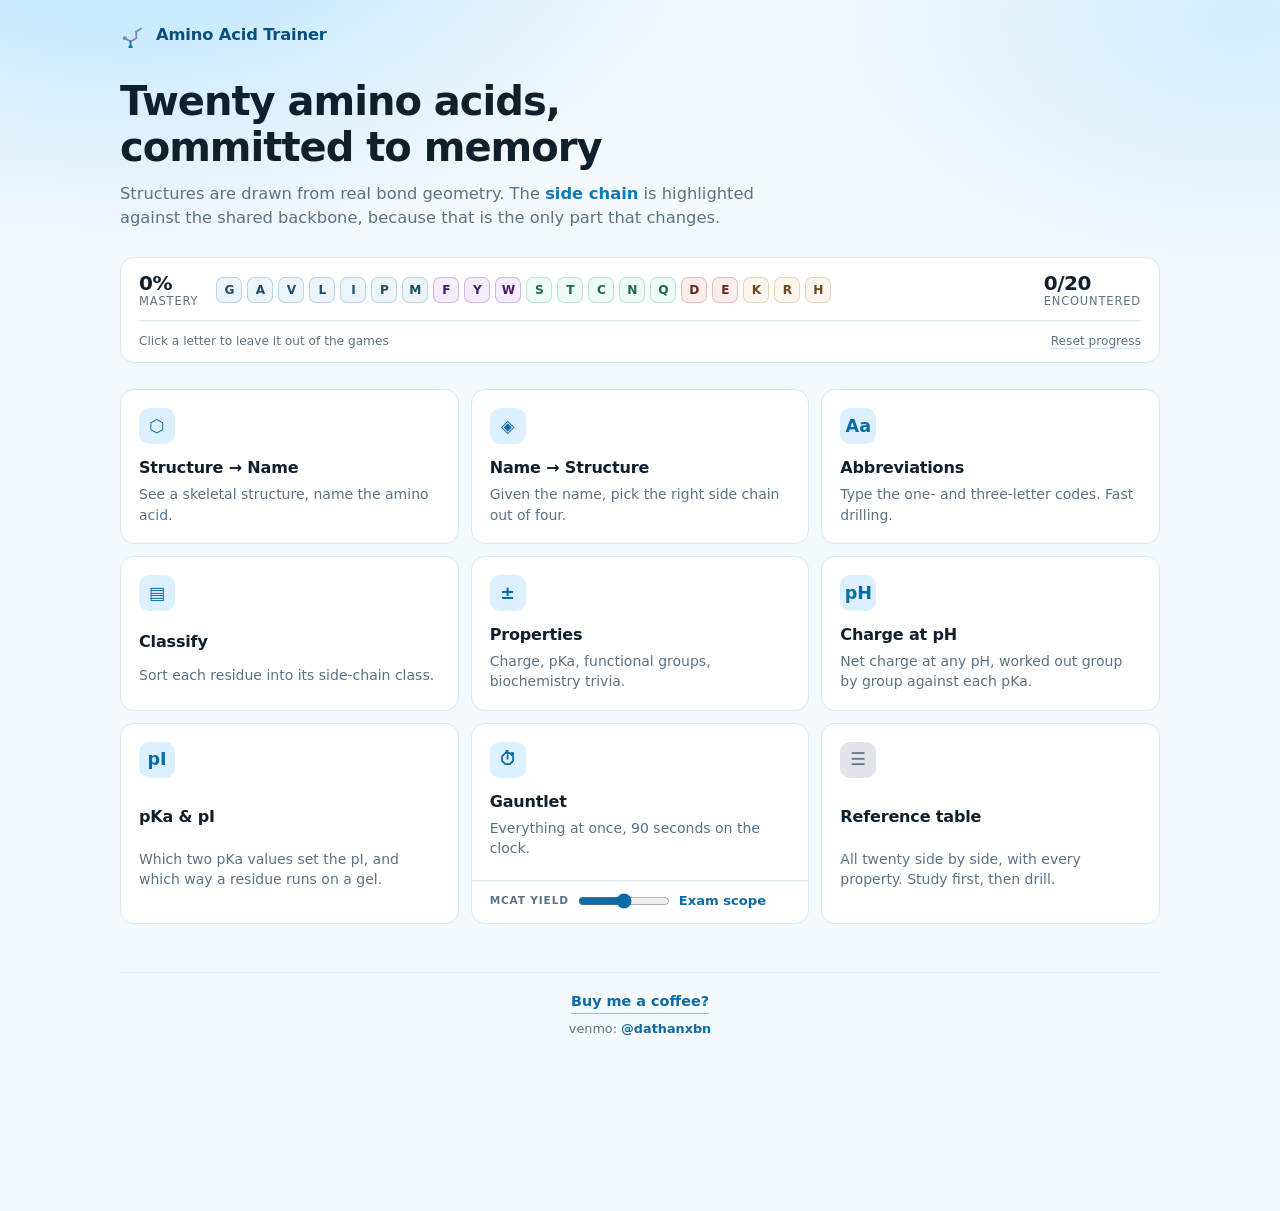
==== offline/amino-acid-trainer.html @ 4941de22 "Amino Acid Trainer" ====
<!DOCTYPE html>
<html lang="en">
<head>
<meta charset="utf-8">
<meta name="viewport" content="width=device-width, initial-scale=1">
<title>Amino Acid Trainer — MCAT amino acid drills</title>
<meta name="description" content="A free study game for the twenty standard amino acids. Structures, one- and three-letter codes, side-chain classes, charge at any pH, and pI. Runs in your browser, nothing to install.">
<meta name="author" content="Dathan">

<!-- The palette commits to light. Without this, a dark-mode OS renders
     the range slider and focus rings dark against a light page. -->
<meta name="color-scheme" content="light">
<meta name="theme-color" content="#f4f9fd">

<!-- Link preview for Reddit, Discord, iMessage. og:url is intentionally
     omitted so scrapers fall back to whatever URL they fetched. -->
<meta property="og:type" content="website">
<meta property="og:site_name" content="Amino Acid Trainer">
<meta property="og:title" content="Amino Acid Trainer — MCAT amino acid drills">
<meta property="og:description" content="Free browser study game for the twenty amino acids: structures, abbreviations, charge at any pH, and pI. No install, no account, works offline.">
<meta name="twitter:card" content="summary_large_image">
<meta name="twitter:title" content="Amino Acid Trainer — MCAT amino acid drills">
<meta name="twitter:description" content="Free browser study game for the twenty amino acids: structures, abbreviations, charge at any pH, and pI.">

<style>
/* ------------------------------------------------------------------
   styles.css
   ------------------------------------------------------------------ */

:root {
  /* The light-blue accent, plus tints and a deepened version of the same
     203° hue. #90D5FF is only ~1.6:1 on white, so it carries fills, tints
     and glows while --sky-deep does the work that has to stay readable. */
  --sky:       #90D5FF;
  --sky-soft:  #ddf0ff;
  --sky-tint:  #eef8ff;
  --sky-deep:  #0a6ba6;   /* 4.9:1 on --sky-soft, so tag/glyph text stays legible */
  --sky-ink:   #08517e;   /* darkest of the ramp, 8.4:1 on white — wordmark */

  --bg:        #f4f9fd;
  --bg-2:      #ffffff;
  --panel:     #ffffff;
  --panel-2:   #f1f8fd;
  --line:      #d9e8f4;
  --ink:       #0f1f2c;
  --ink-dim:   #5a7286;
  --ink-faint: #90d5ff88;

  /* Backbone and side chain are separated by hue and saturation rather than
     lightness; both clear 3:1 against the panel independently. */
  --backbone:  #7a8fa3;   /* 3.3:1 on white */
  --rgroup:    #0b7ab8;   /* 4.7:1 on white — the side chain must read clearly */
  --accent:    var(--sky-deep);
  --accent-ink:#ffffff;

  --good:      #17864a;
  --bad:       #c8352b;

  --radius:    14px;
  --maxw:      1080px;
}

* { box-sizing: border-box; }

/* One consistent keyboard focus ring for every control. Mouse clicks do
   not trigger :focus-visible, so this only appears for keyboard users. */
:focus-visible { outline: 2px solid var(--sky-deep); outline-offset: 3px; }

html, body {
  margin: 0;
  padding: 0;
  background: var(--bg);
  color: var(--ink);
  font-family: "Inter", "Segoe UI", system-ui, -apple-system, sans-serif;
  font-size: 16px;
  line-height: 1.5;
  -webkit-font-smoothing: antialiased;
}

body {
  background-image:
    radial-gradient(920px 520px at 10% -10%, color-mix(in srgb, var(--sky) 62%, transparent), transparent 66%),
    radial-gradient(720px 440px at 97% 2%, color-mix(in srgb, var(--sky) 34%, transparent), transparent 62%);
  background-attachment: fixed;
  min-height: 100vh;
}

.wrap { max-width: var(--maxw); margin: 0 auto; padding: 22px 20px 72px; }

.topbar {
  display: flex; align-items: center; gap: 12px;
  padding-bottom: 20px;
}
.logo {
  display: flex; align-items: center; gap: 10px;
  font-weight: 650; letter-spacing: -0.01em; font-size: 1.02rem;
  color: var(--sky-ink);
}
.logo svg { width: 26px; height: 26px; }
.topbar .spacer { flex: 1; }

/* Quiet, but a real call to action: it has to be readable and look
   clickable, so no uppercase transform (it would mangle the handle)
   and no pale --sky (1.6:1 is a watermark, not a link). */
.sitefoot {
  display: flex;
  flex-direction: column;
  align-items: center;
  gap: 5px;
  margin-top: 48px;
  padding-top: 18px;
  border-top: 1px solid var(--sky-soft);
  text-align: center;
}
.sitefoot .coffee {
  font-size: 0.9rem;
  font-weight: 620;
  color: var(--sky-deep);
  text-decoration: none;
  border-bottom: 1px solid color-mix(in srgb, var(--sky-deep) 40%, transparent);
  padding-bottom: 1px;
  transition: color .12s, border-color .12s;
}
.sitefoot .coffee:hover {
  color: var(--sky-ink);
  border-bottom-color: var(--sky-ink);
}
.sitefoot .coffee:focus-visible {
  outline: 2px solid var(--sky-deep);
  outline-offset: 3px;
  border-radius: 3px;
}
.sitefoot .venmo {
  font-size: 0.8rem;
  color: var(--ink-dim);
}
.sitefoot .venmo b {
  color: var(--sky-deep);
  font-weight: 620;
}
/* display:flex above would beat the UA [hidden] rule, so state it here.
   The footer is shown on the menu only. */
.sitefoot[hidden] { display: none; }

.dim { color: var(--ink-dim); font-weight: 450; }

.noscript {
  background: var(--panel); border: 1px solid var(--line);
  border-left: 3px solid var(--sky); border-radius: var(--radius);
  padding: 16px 18px; margin: 0 0 22px; color: var(--ink-dim);
}

/* ------------------------------------------------------------ molecule */

svg.mol {
  width: 100%;
  height: 100%;
  display: block;
  overflow: visible;
}
svg.mol line {
  stroke-width: 0.075;
  stroke-linecap: round;
  vector-effect: non-scaling-stroke;
  stroke-width: 1.9px;
}
svg.mol line.bb { stroke: var(--backbone); }
svg.mol line.sc { stroke: var(--rgroup); }

svg.mol text {
  font-size: 0.46px;
  font-family: "Inter", "Segoe UI", system-ui, sans-serif;
  font-weight: 600;
  dominant-baseline: central;
  paint-order: stroke;
  stroke: var(--bg);
  stroke-width: 0.16px;
  stroke-linejoin: round;
}
svg.mol text.bb { fill: var(--backbone); }
svg.mol text.sc { fill: var(--rgroup); }

/* labels sit on panels, so the halo has to match the panel colour */
.card svg.mol text, .aacard svg.mol text,
.opt-svg svg.mol text, .ms-mol svg.mol text { stroke: var(--panel); }
.stage svg.mol text { stroke: var(--panel-2); }

/* ---------------------------------------------------------------- hero */

.hero { padding: 10px 0 26px; max-width: 640px; }
.hero h1 {
  font-size: clamp(1.7rem, 4.2vw, 2.5rem);
  line-height: 1.15; letter-spacing: -0.025em; margin: 0 0 12px;
  font-weight: 680;
}
.hero .sub { color: var(--ink-dim); margin: 0; font-size: 1.02rem; }
.sc-word { color: var(--rgroup); font-weight: 600; }

/* ------------------------------------------------------- progress band */

.progress-band {
  position: relative;   /* anchor for the chip card */
  background: var(--panel); border: 1px solid var(--line);
  border-radius: var(--radius); padding: 14px 18px 12px; margin-bottom: 26px;
}
.pb-row { display: flex; align-items: center; gap: 18px; flex-wrap: wrap; }
.pb-foot {
  display: flex; align-items: center; justify-content: space-between;
  gap: 14px; flex-wrap: wrap;
  margin-top: 12px; padding-top: 11px; border-top: 1px solid var(--line);
}
.pb-num { display: flex; flex-direction: column; line-height: 1.15; }
.pb-num strong { font-size: 1.25rem; font-weight: 680; letter-spacing: -0.02em; }
.pb-num span { font-size: 0.72rem; color: var(--ink-dim); text-transform: uppercase; letter-spacing: 0.07em; }
.pb-grid { display: flex; flex-wrap: wrap; gap: 5px; flex: 1; min-width: 240px; }
.chip {
  width: 26px; height: 26px; display: grid; place-items: center;
  border-radius: 7px; font-size: 0.76rem; font-weight: 650;
  font-family: inherit; padding: 0; cursor: pointer;
  color: hsl(var(--hue) 55% 26%);
  background: hsl(var(--hue) 55% 55% / calc(0.10 + var(--m) * 0.72));
  border: 1px solid hsl(var(--hue) 50% 55% / 0.35);
  transition: transform .12s, opacity .12s;
}
.chip:hover { transform: translateY(-2px); }

/* Skipped: drained of colour and struck through, so a glance at the row
   tells you what is in play without reading any labels. */
.chip.off {
  filter: grayscale(1);
  opacity: 0.4;
  border-style: dashed;
  text-decoration: line-through;
}

/* ------------------------------------------------- mastery chip card */

.chip-pop {
  position: absolute; z-index: 40;
  width: 250px; padding: 13px 14px 12px;
  background: var(--panel); border: 1px solid var(--line);
  border-radius: 12px;
  box-shadow: 0 16px 34px -14px rgb(10 45 70 / 0.45);
  pointer-events: none;   /* never blocks the chip underneath */
}
.chip-pop[hidden] { display: none; }

.cp-head { display: flex; align-items: center; gap: 10px; }
.cp-id { min-width: 0; }
.cp-name {
  font-weight: 650; letter-spacing: -0.01em; font-size: 0.95rem;
  line-height: 1.2;
}
.cp-cls { font-size: 0.72rem; color: hsl(var(--hue) 60% 32%); font-weight: 550; }
.cp-mol { height: 116px; margin: 10px 0 4px; }
.cp-mol svg.mol text { stroke: var(--panel); }

.cp-bar {
  height: 5px; border-radius: 3px; overflow: hidden;
  background: color-mix(in srgb, var(--ink-dim) 20%, transparent);
}
.cp-bar span {
  display: block; height: 100%;
  background: linear-gradient(90deg, var(--sky), var(--sky-deep));
}
.cp-stats {
  display: flex; justify-content: space-between; gap: 10px;
  margin-top: 6px; font-size: 0.75rem; color: var(--ink-dim);
}
.cp-stats b { color: var(--ink); font-weight: 650; }
.cp-act {
  margin-top: 10px; padding-top: 9px; border-top: 1px solid var(--line);
  font-size: 0.74rem; font-weight: 600; color: var(--sky-deep);
}
.cp-act.is-off { color: var(--ink-dim); }
.cp-act.is-warn { color: var(--bad); }

.pb-hint { font-size: 0.76rem; color: var(--ink-dim); }
.pb-hint b { color: var(--ink); font-weight: 650; }
.pb-hint .link { font-size: 0.76rem; }

/* ----------------------------- yield slider (on the Gauntlet card) */

.ym-label {
  font-size: 0.66rem; text-transform: uppercase; letter-spacing: 0.08em;
  font-weight: 650; color: var(--ink-dim);
}
.gy input[type="range"] {
  width: 92px; height: 18px; margin: 0; cursor: pointer;
  accent-color: var(--sky-deep);
}
.gy input[type="range"]:focus-visible {
  outline: 2px solid var(--sky-deep); outline-offset: 3px; border-radius: 5px;
}
/* fixed width so the row does not shift as the label changes length */
.ym-now {
  font-size: 0.82rem; font-weight: 620; color: var(--sky-deep);
  min-width: 82px;
}

/* Hover card: all three levels at once, so the control explains its own
   range rather than only its current position. Opens downward, below
   the slider, so it never covers the mode cards above it. */
.ym-pop {
  position: absolute; top: calc(100% + 9px); left: 0; z-index: 30;
  width: min(360px, 76vw);
  display: flex; flex-direction: column; gap: 9px;
  background: var(--panel); border: 1px solid var(--line);
  border-radius: 11px; padding: 12px 14px;
  box-shadow: 0 14px 30px -14px rgb(10 45 70 / 0.4);
  opacity: 0; visibility: hidden; transform: translateY(-4px);
  transition: opacity .14s ease, transform .14s ease, visibility .14s;
  pointer-events: none;   /* informational only; never blocks a click */
}
.gy:hover .ym-pop,
.gy:focus-within .ym-pop {
  opacity: 1; visibility: visible; transform: translateY(0);
}
.ymp-row {
  display: block; font-size: 0.78rem; line-height: 1.45;
  color: var(--ink-dim); padding-left: 10px;
  border-left: 2px solid transparent;
}
.ymp-row b {
  display: block; font-size: 0.8rem; font-weight: 650;
  color: var(--ink); margin-bottom: 1px;
}
.ymp-row.on { border-left-color: var(--sky); }
.ymp-row.on b { color: var(--sky-deep); }

@media (prefers-reduced-motion: reduce) {
  .ym-pop { transition: none; }
}

/* Reset is destructive and secondary — it should not be the loudest
   text in this row. */
.pb-foot .link { font-size: 0.76rem; }

/* --------------------------------------------------------------- modes */

.modes {
  display: grid; gap: 12px;
  grid-template-columns: repeat(auto-fill, minmax(258px, 1fr));
}
.mode-card {
  text-align: left; cursor: pointer;
  background: var(--panel); border: 1px solid var(--line);
  border-radius: var(--radius); padding: 18px;
  display: grid; gap: 4px; color: inherit; font: inherit;
  transition: border-color .15s, transform .15s, background .15s;
}
.mode-card:hover {
  border-color: var(--sky);
  transform: translateY(-2px);
  background: var(--sky-tint);
  box-shadow: 0 6px 18px -8px color-mix(in srgb, var(--sky-deep) 45%, transparent);
}
.mode-card .glyph {
  font-size: 1.1rem; width: 36px; height: 36px; display: grid;
  place-items: center; border-radius: 10px; margin-bottom: 8px;
  background: var(--sky-soft);
  color: var(--sky-deep); font-weight: 650;
}
.mc-name { font-weight: 620; letter-spacing: -0.01em; }

/* The Gauntlet card carries the yield slider, so it is a container
   rather than one big button: .mc-go is the part that starts a round,
   .gy is the setting strip underneath. */
.mode-card.has-yield { padding: 0; display: flex; flex-direction: column; }
.mode-card.has-yield:hover {
  transform: none; box-shadow: none;
  background: var(--panel); border-color: var(--line);
}
/* only lift when the pointer is over the start button, not the slider */
.mode-card.has-yield:has(.mc-go:hover) {
  transform: translateY(-2px);
  border-color: var(--sky);
  background: var(--sky-tint);
  box-shadow: 0 6px 18px -8px color-mix(in srgb, var(--sky-deep) 45%, transparent);
}
.mc-go {
  flex: 1; text-align: left; cursor: pointer;
  background: none; border: none; color: inherit; font: inherit;
  padding: 18px; display: grid; gap: 4px; border-radius: var(--radius);
}
.mc-go .glyph { margin-bottom: 8px; }

.gy {
  display: flex; align-items: center; gap: 9px; cursor: pointer;
  position: relative;
  padding: 10px 18px 12px;
  border-top: 1px solid var(--line);
}
.mc-desc { color: var(--ink-dim); font-size: 0.875rem; line-height: 1.45; }
.mode-card.study .glyph {
  background: color-mix(in srgb, var(--ink-dim) 18%, transparent);
  color: var(--ink-dim);
}

.footnote { color: var(--ink-dim); font-size: 0.85rem; margin: 18px 0 0; }

/* --------------------------------------------------------------- quiz */

.quizbar {
  display: flex; align-items: center; gap: 14px; margin-bottom: 16px;
  flex-wrap: wrap;
}
.qb-mid { display: flex; align-items: center; gap: 10px; flex: 1; }
.qb-right { display: flex; align-items: center; gap: 10px; }

.tag {
  font-size: 0.7rem; text-transform: uppercase; letter-spacing: 0.09em;
  font-weight: 650; color: var(--sky-deep);
  background: var(--sky-soft);
  padding: 4px 9px; border-radius: 999px;
}
.score {
  font-variant-numeric: tabular-nums; font-weight: 680; font-size: 1.05rem;
}
.streak { font-size: 0.85rem; }
.clock {
  font-variant-numeric: tabular-nums; font-weight: 650;
  background: var(--panel); border: 1px solid var(--line);
  padding: 3px 10px; border-radius: 999px; font-size: 0.9rem;
}

.card {
  background: var(--panel); border: 1px solid var(--line);
  border-radius: var(--radius); padding: 24px;
}
.prompt {
  font-size: 1.14rem; margin: 0 0 18px; letter-spacing: -0.012em;
  line-height: 1.4;
}
.prompt b { font-weight: 660; }

.stage {
  background: linear-gradient(160deg, var(--sky-tint), var(--panel-2));
  border: 1px solid var(--line);
  border-radius: 12px; height: 300px; padding: 18px;
  margin-bottom: 20px;
}

/* --------------------------------------------------------- answers */

.opts { display: grid; gap: 9px; grid-template-columns: 1fr 1fr; }
.opts.one { grid-template-columns: 1fr; }
@media (max-width: 640px) { .opts { grid-template-columns: 1fr; } }

.opt {
  display: flex; align-items: center; gap: 11px; text-align: left;
  background: var(--panel-2); border: 1px solid var(--line);
  color: inherit; font: inherit; padding: 13px 15px;
  border-radius: 11px; cursor: pointer;
  transition: border-color .12s, background .12s;
}
.opt:hover:not(:disabled) {
  border-color: var(--sky);
  background: var(--sky-tint);
}
.opt:disabled, .opt-svg:disabled { cursor: default; }
.opt .num, .opt-svg .num {
  flex: none; width: 22px; height: 22px; border-radius: 6px;
  display: grid; place-items: center; font-size: 0.72rem;
  font-weight: 650; color: var(--ink-dim);
  background: color-mix(in srgb, var(--ink-dim) 16%, transparent);
}
.opt-body { flex: 1; }

.grid-svg { display: grid; gap: 10px; grid-template-columns: 1fr 1fr; }
.opt-svg {
  position: relative; background: var(--panel-2);
  border: 1px solid var(--line); border-radius: 11px;
  padding: 14px; height: 210px; cursor: pointer;
  transition: border-color .12s;
}
.opt-svg:hover:not(:disabled) {
  border-color: var(--sky);
  box-shadow: 0 0 0 3px color-mix(in srgb, var(--sky) 35%, transparent);
}
.opt-svg .num { position: absolute; top: 9px; left: 9px; }
.opt-svg svg.mol text { stroke: var(--panel-2); }

.opt.good, .opt-svg.good {
  border-color: var(--good);
  background: color-mix(in srgb, var(--good) 13%, var(--panel-2));
}
.opt.bad, .opt-svg.bad {
  border-color: var(--bad);
  background: color-mix(in srgb, var(--bad) 13%, var(--panel-2));
}
.opt.good .num { background: var(--good); color: #fff; }
.opt.bad .num  { background: var(--bad);  color: #fff; }

.swatch {
  display: inline-block; width: 10px; height: 10px; border-radius: 3px;
  margin-right: 9px; background: hsl(var(--hue) 62% 55%);
  vertical-align: baseline;
}

/* typed answers */
.typebox { display: flex; gap: 10px; align-items: center; }
.typebox input {
  background: var(--panel-2); border: 1px solid var(--line);
  color: inherit; border-radius: 11px; padding: 14px 16px;
  font: inherit; font-weight: 620; outline: none;
  transition: border-color .12s;
}
.typebox input:focus {
  border-color: var(--sky-deep);
  box-shadow: 0 0 0 3px color-mix(in srgb, var(--sky) 45%, transparent);
}
.typebox input.narrow {
  width: 108px; text-align: center; font-size: 1.5rem;
  text-transform: uppercase; letter-spacing: 0.05em;
}
.typebox input.wide { flex: 1; font-size: 1.05rem; }
.typebox input.good { border-color: var(--good); color: var(--good); }
.typebox input.bad  { border-color: var(--bad);  color: var(--bad); }

/* -------------------------------------------------------- feedback */

.verdict {
  display: flex; align-items: baseline; gap: 10px; flex-wrap: wrap;
  margin: 20px 0 12px; font-weight: 650; letter-spacing: -0.01em;
}
.verdict.ok  { color: var(--good); }
.verdict.no  { color: var(--bad); }
.verdict em  { font-style: normal; font-weight: 450; color: var(--ink-dim); }

.explain {
  background: var(--panel-2); border: 1px solid var(--line);
  border-left: 3px solid hsl(var(--hue) 62% 55%);
  border-radius: 11px; padding: 16px 18px;
}
.ex-head { display: flex; align-items: center; gap: 12px; margin-bottom: 12px; }
.ex-name { font-weight: 660; letter-spacing: -0.01em; }
.ex-cls { font-size: 0.82rem; color: hsl(var(--hue) 60% 32%); font-weight: 550; }
.pill {
  flex: none; width: 38px; height: 38px; border-radius: 10px;
  display: grid; place-items: center; font-weight: 700; font-size: 1.05rem;
  background: hsl(var(--hue) 55% 50% / 0.16);
  color: hsl(var(--hue) 60% 30%);
  border: 1px solid hsl(var(--hue) 50% 55% / 0.32);
}
.ex-extra { margin: 0 0 12px; font-size: 0.9rem; color: var(--ink-dim); }

/* ------------------------------------------- ionisation working-out */

/* wide content scrolls inside itself, never the page body */
.tw { overflow-x: auto; }

.ion-table {
  width: 100%; border-collapse: collapse; margin: 10px 0 2px;
  font-size: 0.85rem; color: var(--ink); min-width: 340px;
}
.ion-table th {
  text-align: left; font-size: 0.64rem; text-transform: uppercase;
  letter-spacing: 0.07em; color: var(--ink-dim); font-weight: 650;
  padding-bottom: 5px; white-space: nowrap;
}
.ion-table td { padding: 6px 10px 6px 0; border-top: 1px solid var(--line); }
.ion-table .n, .ion-table .q { font-variant-numeric: tabular-nums; }
.ion-table th.q, .ion-table td.q { text-align: right; padding-right: 0; font-weight: 680; }
.ion-table tfoot td {
  border-top: 2px solid var(--sky); font-weight: 680;
  color: var(--ink); padding-top: 8px;
}

.chg-pos  { color: hsl(38 70% 28%); }
.chg-neg  { color: hsl(8 62% 38%); }
.chg-zero { color: var(--ink-dim); }

.ladder {
  display: flex; align-items: center; justify-content: center;
  gap: 7px; padding: 14px 2px 6px; width: max-content; margin: 0 auto;
}
.lad-q {
  flex: none; min-width: 36px; padding: 6px 9px; border-radius: 9px;
  font-weight: 680; font-size: 0.92rem; text-align: center;
  font-variant-numeric: tabular-nums;
  border: 1px solid var(--line); background: var(--panel);
}
.lad-q.chg-pos  { background: hsl(38 75% 55% / 0.15); border-color: hsl(38 60% 50% / 0.45); }
.lad-q.chg-neg  { background: hsl(8 75% 58% / 0.13);  border-color: hsl(8 60% 55% / 0.45); }
.lad-q.chg-zero { background: var(--sky-soft); border-color: var(--sky);
                  color: var(--sky-ink); font-weight: 700; }
.lad-p {
  flex: none; font-size: 0.72rem; color: var(--ink-dim);
  font-variant-numeric: tabular-nums; white-space: nowrap;
}
.lad-p::before { content: "\2192\00a0"; }
.lad-p::after  { content: "\00a0\2192"; }
.lad-note { margin: 6px 0 0; font-size: 0.84rem; color: var(--ink-dim); }
.ex-grid {
  display: grid; gap: 8px 18px;
  grid-template-columns: repeat(auto-fit, minmax(150px, 1fr));
  font-size: 0.88rem;
}
.ex-grid > div { display: flex; flex-direction: column; }
.ex-grid span {
  font-size: 0.68rem; text-transform: uppercase; letter-spacing: 0.07em;
  color: var(--ink-dim);
}
.ex-mnem {
  margin: 14px 0 0; padding-top: 12px; border-top: 1px solid var(--line);
  font-size: 0.9rem; color: var(--ink-dim); font-style: italic;
}

.btn {
  background: var(--panel-2); border: 1px solid var(--line); color: inherit;
  font: inherit; font-weight: 600; padding: 12px 20px; border-radius: 11px;
  cursor: pointer; transition: background .12s, border-color .12s;
}
.btn:hover { border-color: var(--sky); background: var(--sky-tint); }
.btn.primary {
  background: var(--accent); color: var(--accent-ink); border-color: transparent;
}
.btn.primary:hover { filter: brightness(1.08); }
.wide-btn {
  width: 100%; margin-top: 16px;
  display: flex; align-items: center; justify-content: center; gap: 10px;
}
.kbd {
  font-size: 0.72rem; opacity: 0.7; border: 1px solid currentColor;
  border-radius: 5px; padding: 0 5px; font-weight: 600;
}
.link {
  background: none; border: none; color: var(--ink-dim); font: inherit;
  cursor: pointer; padding: 0; text-decoration: underline;
  text-underline-offset: 3px; text-decoration-color: var(--ink-faint);
}
.link:hover { color: var(--ink); }

/* -------------------------------------------------------- results */

.results { text-align: center; padding: 20px 0 10px; }
.big-score {
  font-size: 4.2rem; font-weight: 700; letter-spacing: -0.04em;
  line-height: 1; margin: 8px 0;
}
.big-score span { font-size: 1.4rem; color: var(--ink-dim); font-weight: 550; margin-left: 6px; }
.ring { color: var(--ink-dim); margin-bottom: 6px; }
.best { color: var(--accent); font-weight: 650; }
.clean { color: var(--good); font-weight: 600; margin-top: 26px; }
.results h3 {
  margin: 34px 0 14px; font-size: 0.76rem; text-transform: uppercase;
  letter-spacing: 0.1em; color: var(--ink-dim); font-weight: 650;
}
.missed {
  display: grid; gap: 10px; text-align: left;
  grid-template-columns: repeat(auto-fill, minmax(280px, 1fr));
}
.missed-card {
  display: flex; gap: 14px; align-items: center;
  background: var(--panel); border: 1px solid var(--line);
  border-left: 3px solid hsl(var(--hue) 62% 55%);
  border-radius: 11px; padding: 12px 14px;
}
.ms-mol { flex: none; width: 96px; height: 96px; }
.ms-body { display: flex; flex-direction: column; gap: 2px; min-width: 0; }
.ms-note { font-size: 0.82rem; color: var(--ink-dim); font-style: italic; }
.res-actions {
  display: flex; gap: 10px; justify-content: center; margin-top: 32px;
}

/* ---------------------------------------------------------- study */

.filters { display: flex; flex-wrap: wrap; gap: 8px; margin-bottom: 18px; }
.fbtn {
  background: var(--panel); border: 1px solid var(--line); color: var(--ink-dim);
  font: inherit; font-size: 0.86rem; font-weight: 570;
  padding: 7px 13px; border-radius: 999px; cursor: pointer;
  display: inline-flex; align-items: center;
}
.fbtn:hover { color: var(--ink); border-color: var(--sky); }
.fbtn.on {
  color: var(--sky-deep); border-color: var(--sky);
  background: var(--sky-soft);
}
.toggle {
  background: var(--panel); border: 1px solid var(--line); color: var(--ink-dim);
  font: inherit; font-size: 0.82rem; font-weight: 570;
  padding: 6px 12px; border-radius: 999px; cursor: pointer;
}
.toggle:hover { color: var(--sky-deep); border-color: var(--sky); background: var(--sky-tint); }

.study-grid {
  display: grid; gap: 14px;
  grid-template-columns: repeat(auto-fill, minmax(320px, 1fr));
}
.aacard {
  background: var(--panel); border: 1px solid var(--line);
  border-top: 3px solid hsl(var(--hue) 62% 55%);
  border-radius: var(--radius); padding: 16px 18px 18px;
  display: flex; flex-direction: column;
}
.aacard header { display: flex; align-items: center; gap: 12px; }
.ac-title { flex: 1; min-width: 0; }
.ac-title h3 {
  margin: 0; font-size: 1.06rem; font-weight: 650; letter-spacing: -0.015em;
}
.mastery {
  flex: none; width: 46px; height: 5px; border-radius: 3px;
  background: color-mix(in srgb, var(--ink-dim) 22%, transparent);
  overflow: hidden;
}
.mastery span {
  display: block; height: 100%;
  background: linear-gradient(90deg, var(--sky), var(--sky-deep));
}
.ac-mol { height: 230px; margin: 14px 0 10px; }
.ac-cls {
  font-size: 0.74rem; text-transform: uppercase; letter-spacing: 0.08em;
  font-weight: 650; color: hsl(var(--hue) 60% 32%); margin-bottom: 12px;
}

.ac-props { display: grid; gap: 7px 16px; grid-template-columns: 1fr 1fr; margin: 0; }
.ac-props > div { display: flex; flex-direction: column; }
.ac-props dt {
  font-size: 0.66rem; text-transform: uppercase; letter-spacing: 0.07em;
  color: var(--ink-dim);
}
.ac-props dd { margin: 0; font-size: 0.88rem; font-weight: 540; }
.ac-props .codons {
  font-family: "SF Mono", "Cascadia Mono", Consolas, monospace;
  font-size: 0.74rem; letter-spacing: -0.01em; word-spacing: 2px;
}
.ac-props > div:has(.codons) { grid-column: 1 / -1; }

.ac-mnem {
  margin: 14px 0 0; padding-top: 12px; border-top: 1px solid var(--line);
  font-size: 0.88rem; font-style: italic; color: var(--ink);
}
.ac-note { margin: 8px 0 0; font-size: 0.85rem; color: var(--ink-dim); }

@media (max-width: 560px) {
  .wrap { padding: 16px 14px 60px; }
  .card { padding: 18px 15px; }
  .stage { height: 240px; }
  .grid-svg { grid-template-columns: 1fr; }
  .opt-svg { height: 190px; }
  .big-score { font-size: 3.2rem; }

  /* The ionisation working-out is the teaching part, so it should fit on
     a phone rather than needing a sideways swipe. .tw still wraps both
     as a safety net if a very narrow screen defeats this. */
  .ion-table { min-width: 0; font-size: 0.78rem; }
  .ion-table td { padding-right: 6px; }
  .ion-table th { font-size: 0.6rem; }

  .ladder { gap: 4px; }
  .lad-q { min-width: 28px; padding: 5px 6px; font-size: 0.82rem; }
  .lad-p { font-size: 0.64rem; }
  .lad-p::after { content: ""; }   /* one arrow per step is enough */
}
</style>
<link rel="icon" href="data:image/svg+xml,<svg xmlns='http://www.w3.org/2000/svg' viewBox='0 0 100 100'><text x='50%25' y='50%25' font-size='84' text-anchor='middle' dominant-baseline='central'>🧬</text></svg>">
</head>
<body>
<div class="wrap">

  <div class="topbar">
    <span class="logo">
      <svg viewBox="0 0 32 32" fill="none" aria-hidden="true">
        <path d="M6 20 L13 24 L20 20 L20 12" stroke="var(--backbone)" stroke-width="2.2"
              stroke-linecap="round" stroke-linejoin="round"/>
        <path d="M13 24 L13 31" stroke="var(--rgroup)" stroke-width="2.2" stroke-linecap="round"/>
        <path d="M20 12 L26 8" stroke="var(--backbone)" stroke-width="2.2" stroke-linecap="round"/>
        <circle cx="6" cy="20" r="2.6" fill="var(--backbone)"/>
        <circle cx="13" cy="31" r="2.6" fill="var(--rgroup)"/>
      </svg>
      Amino Acid Trainer
    </span>
    <span class="spacer"></span>
  </div>

  <noscript>
    <p class="noscript">This trainer draws every structure in your browser, so it
    needs JavaScript switched on. No data leaves your device either way.</p>
  </noscript>

  <main id="app"></main>

  <footer class="sitefoot">
    <a class="coffee" href="https://buymeacoffee.com/dathan"
       target="_blank" rel="noopener noreferrer">Buy me a coffee?</a>
    <span class="venmo">venmo: <b>@dathanxbn</b></span>
  </footer>

</div>

<script>
/* ------------------------------------------------------------------
   data.js — the 20 standard proteinogenic amino acids.
   Values follow Lehninger, Principles of Biochemistry (pKa, pI, MW)
   and Kyte–Doolittle for hydropathy.
   ------------------------------------------------------------------ */

const CLASSES = {
  aliphatic: {
    id: 'aliphatic',
    label: 'Nonpolar, aliphatic',
    short: 'Nonpolar',
    hue: 200,
    blurb: 'Greasy hydrocarbon side chains. Cluster in the protein core, driven together by the hydrophobic effect.'
  },
  aromatic: {
    id: 'aromatic',
    label: 'Aromatic',
    short: 'Aromatic',
    hue: 272,
    blurb: 'Bulky ring side chains. Largely hydrophobic; responsible for protein absorbance at 280 nm (Trp ≫ Tyr > Phe).'
  },
  polar: {
    id: 'polar',
    label: 'Polar, uncharged',
    short: 'Polar',
    hue: 158,
    blurb: 'Neutral at pH 7 but hydrogen-bonding. Usually found on the solvent-exposed surface.'
  },
  acidic: {
    id: 'acidic',
    label: 'Negatively charged (acidic)',
    short: 'Acidic',
    hue: 8,
    blurb: 'Carboxylate side chains, fully deprotonated and −1 at pH 7.'
  },
  basic: {
    id: 'basic',
    label: 'Positively charged (basic)',
    short: 'Basic',
    hue: 38,
    blurb: 'Protonated and positive at pH 7 (His only partially — its pKa sits right at physiological pH).'
  }
};

const CLASS_ORDER = ['aliphatic', 'aromatic', 'polar', 'acidic', 'basic'];

/* essential: true | false | 'conditional'
   charge7:   net charge on the SIDE CHAIN at pH 7.0
   pKaR:      side-chain pKa (null if not ionizable)
   hydropathy: Kyte–Doolittle index (+ = hydrophobic)                */

const AAS = [
  {
    code: 'G', three: 'Gly', name: 'Glycine', alt: [],
    cls: 'aliphatic', polarity: 'nonpolar', charge7: 0,
    pKaR: null, pI: 5.97, mw: 75.07, essential: false, hydropathy: -0.4,
    group: 'Hydrogen (no side chain)', groupKey: 'none',
    codons: ['GGU', 'GGC', 'GGA', 'GGG'],
    mnemonic: 'G for Glycine — the only achiral one, side chain is just an H.',
    note: 'Smallest amino acid. Its tiny side chain gives the backbone unusual conformational freedom, so it shows up at tight turns and in collagen every third residue.'
  },
  {
    code: 'A', three: 'Ala', name: 'Alanine', alt: [],
    cls: 'aliphatic', polarity: 'nonpolar', charge7: 0,
    pKaR: null, pI: 6.01, mw: 89.09, essential: false, hydropathy: 1.8,
    group: 'Methyl', groupKey: 'alkyl',
    codons: ['GCU', 'GCC', 'GCA', 'GCG'],
    mnemonic: 'A for Alanine — the simplest carbon side chain, one CH₃.',
    note: 'The reference "average" residue. Strong α-helix former.'
  },
  {
    code: 'V', three: 'Val', name: 'Valine', alt: [],
    cls: 'aliphatic', polarity: 'nonpolar', charge7: 0,
    pKaR: null, pI: 5.97, mw: 117.15, essential: true, hydropathy: 4.2,
    group: 'Isopropyl (branched alkyl)', groupKey: 'alkyl',
    codons: ['GUU', 'GUC', 'GUA', 'GUG'],
    mnemonic: 'V for Valine — the V-shaped fork of two methyls on Cβ.',
    note: 'Branched at the β-carbon, which crowds the backbone and favors β-sheets over helices. Glu→Val at position 6 of β-globin causes sickle-cell disease.'
  },
  {
    code: 'L', three: 'Leu', name: 'Leucine', alt: [],
    cls: 'aliphatic', polarity: 'nonpolar', charge7: 0,
    pKaR: null, pI: 5.98, mw: 131.17, essential: true, hydropathy: 3.8,
    group: 'Isobutyl (branched alkyl)', groupKey: 'alkyl',
    codons: ['UUA', 'UUG', 'CUU', 'CUC', 'CUA', 'CUG'],
    mnemonic: 'Leucine vs Isoleucine: Leu branches LATE (at Cγ), Ile branches EARLY (at Cβ).',
    note: 'The most abundant residue in most proteomes, and the core of the "leucine zipper" dimerization motif.'
  },
  {
    code: 'I', three: 'Ile', name: 'Isoleucine', alt: [],
    cls: 'aliphatic', polarity: 'nonpolar', charge7: 0,
    pKaR: null, pI: 6.02, mw: 131.17, essential: true, hydropathy: 4.5,
    group: 'sec-Butyl (branched alkyl)', groupKey: 'alkyl',
    codons: ['AUU', 'AUC', 'AUA'],
    mnemonic: 'I for Isoleucine — branches at Cβ, so it has a second chiral center.',
    note: 'Strongly hydrophobic, and isomeric with Leu — same formula, different branch point.'
  },
  {
    code: 'P', three: 'Pro', name: 'Proline', alt: [],
    cls: 'aliphatic', polarity: 'nonpolar', charge7: 0,
    pKaR: null, pI: 6.48, mw: 115.13, essential: false, hydropathy: -1.6,
    group: 'Pyrrolidine ring (secondary amine)', groupKey: 'ring-n',
    codons: ['CCU', 'CCC', 'CCA', 'CCG'],
    mnemonic: 'P for Proline — the Prison: its side chain loops back and locks the nitrogen in a ring.',
    note: 'The only secondary amine ("imino acid"). The ring fixes the backbone angle and removes the amide N–H, so Pro breaks α-helices and β-sheets and is a helix-capping / turn residue.'
  },
  {
    code: 'M', three: 'Met', name: 'Methionine', alt: [],
    cls: 'aliphatic', polarity: 'nonpolar', charge7: 0,
    pKaR: null, pI: 5.74, mw: 149.21, essential: true, hydropathy: 1.9,
    group: 'Thioether (S–CH₃)', groupKey: 'sulfur',
    codons: ['AUG'],
    mnemonic: 'M for Met — the START. AUG is the only codon, and it is the initiator residue.',
    note: 'One of two sulfur-containing amino acids, but its thioether will not form disulfides. Precursor of SAM, the cell\'s universal methyl donor.'
  },
  {
    code: 'F', three: 'Phe', name: 'Phenylalanine', alt: [],
    cls: 'aromatic', polarity: 'nonpolar', charge7: 0,
    pKaR: null, pI: 5.48, mw: 165.19, essential: true, hydropathy: 2.8,
    group: 'Phenyl (benzene ring)', groupKey: 'aromatic',
    codons: ['UUU', 'UUC'],
    mnemonic: 'F = "Fenylalanine" — spell it with an F and the one-letter code is obvious.',
    note: 'Alanine with a benzene ring bolted on. Strongly hydrophobic. Builds up toxically in phenylketonuria (PKU).'
  },
  {
    code: 'Y', three: 'Tyr', name: 'Tyrosine', alt: [],
    cls: 'aromatic', polarity: 'polar', charge7: 0,
    pKaR: 10.07, pI: 5.66, mw: 181.19, essential: false, hydropathy: -1.3,
    group: 'Phenol (aromatic –OH)', groupKey: 'hydroxyl',
    codons: ['UAU', 'UAC'],
    mnemonic: 'tYrosine — the Y is right there in the name; the letter Y even looks like the phenol\'s –OH stub.',
    note: 'Phe plus a para hydroxyl, which makes it polar and weakly acidic (pKa ≈ 10.1). A major phosphorylation site in signaling; precursor of dopamine, adrenaline, melanin and thyroid hormone.'
  },
  {
    code: 'W', three: 'Trp', name: 'Tryptophan', alt: [],
    cls: 'aromatic', polarity: 'nonpolar', charge7: 0,
    pKaR: null, pI: 5.89, mw: 204.23, essential: true, hydropathy: -0.9,
    group: 'Indole (bicyclic)', groupKey: 'aromatic',
    codons: ['UGG'],
    mnemonic: 'W = "double-u" = the double ring. Also the biggest letter for the biggest residue.',
    note: 'Largest and heaviest amino acid (204 Da). Its indole dominates protein absorbance at 280 nm. Precursor of serotonin, melatonin and niacin.'
  },
  {
    code: 'S', three: 'Ser', name: 'Serine', alt: [],
    cls: 'polar', polarity: 'polar', charge7: 0,
    pKaR: null, pI: 5.68, mw: 105.09, essential: false, hydropathy: -0.8,
    group: 'Hydroxyl (primary alcohol)', groupKey: 'hydroxyl',
    codons: ['UCU', 'UCC', 'UCA', 'UCG', 'AGU', 'AGC'],
    mnemonic: 'S for Serine — Small, with a Simple –OH. (Ser = Ala + OH.)',
    note: 'A phosphorylation target and the nucleophile in serine proteases (chymotrypsin, trypsin) via the catalytic triad.'
  },
  {
    code: 'T', three: 'Thr', name: 'Threonine', alt: [],
    cls: 'polar', polarity: 'polar', charge7: 0,
    pKaR: null, pI: 5.87, mw: 119.12, essential: true, hydropathy: -0.7,
    group: 'Hydroxyl (secondary alcohol)', groupKey: 'hydroxyl',
    codons: ['ACU', 'ACC', 'ACA', 'ACG'],
    mnemonic: 'T for Threonine — Ser with an extra methyl, so it is the branched (β-carbon) alcohol.',
    note: 'Like Ile, branched at Cβ with two chiral centers. Also a phosphorylation site and an O-glycosylation anchor.'
  },
  {
    code: 'C', three: 'Cys', name: 'Cysteine', alt: [],
    cls: 'polar', polarity: 'polar', charge7: 0,
    pKaR: 8.18, pI: 5.07, mw: 121.16, essential: false, hydropathy: 2.5,
    group: 'Thiol / sulfhydryl (–SH)', groupKey: 'sulfur',
    codons: ['UGU', 'UGC'],
    mnemonic: 'C for Cysteine — and C for the Cross-links (disulfide bridges) it forms.',
    note: 'Serine with S in place of O. Two cysteines oxidize to a disulfide bond (cystine), the main covalent cross-link stabilizing secreted proteins. Often listed as "special" rather than plainly polar.'
  },
  {
    code: 'N', three: 'Asn', name: 'Asparagine', alt: [],
    cls: 'polar', polarity: 'polar', charge7: 0,
    pKaR: null, pI: 5.41, mw: 132.12, essential: false, hydropathy: -3.5,
    group: 'Amide (carboxamide)', groupKey: 'amide',
    codons: ['AAU', 'AAC'],
    mnemonic: 'AsparagiNe → N. It is the amide of Aspartate: swap the –OH for –NH₂.',
    note: 'Amide of Asp — neutral, never charged. A common site for N-linked glycosylation.'
  },
  {
    code: 'Q', three: 'Gln', name: 'Glutamine', alt: [],
    cls: 'polar', polarity: 'polar', charge7: 0,
    pKaR: null, pI: 5.65, mw: 146.15, essential: false, hydropathy: -3.5,
    group: 'Amide (carboxamide)', groupKey: 'amide',
    codons: ['CAA', 'CAG'],
    mnemonic: 'Q-tamine — "Gln" sounds like Q, and Q is the leftover letter next to N.',
    note: 'Amide of Glu, one carbon longer than Asn. The main nitrogen shuttle in blood and the most abundant free amino acid in the body.'
  },
  {
    code: 'D', three: 'Asp', name: 'Aspartate', alt: ['Aspartic acid'],
    cls: 'acidic', polarity: 'charged', charge7: -1,
    pKaR: 3.65, pI: 2.77, mw: 133.10, essential: false, hydropathy: -3.5,
    group: 'Carboxyl / carboxylate (–COO⁻)', groupKey: 'carboxyl',
    codons: ['GAU', 'GAC'],
    mnemonic: 'AsparDic acid → D. D is the shorter acid; E is D plus one CH₂.',
    note: 'Negative at pH 7 (side-chain pKa ≈ 3.9). Frequent metal-binding and catalytic residue; part of the catalytic triad in serine proteases.'
  },
  {
    code: 'E', three: 'Glu', name: 'Glutamate', alt: ['Glutamic acid'],
    cls: 'acidic', polarity: 'charged', charge7: -1,
    pKaR: 4.25, pI: 3.22, mw: 147.13, essential: false, hydropathy: -3.5,
    group: 'Carboxyl / carboxylate (–COO⁻)', groupKey: 'carboxyl',
    codons: ['GAA', 'GAG'],
    mnemonic: 'GlutamatE → E. Think "E is longEr than D" by exactly one CH₂.',
    note: 'The principal excitatory neurotransmitter in the CNS, and the flavor behind MSG.'
  },
  {
    code: 'K', three: 'Lys', name: 'Lysine', alt: [],
    cls: 'basic', polarity: 'charged', charge7: 1,
    pKaR: 10.53, pI: 9.74, mw: 146.19, essential: true, hydropathy: -3.9,
    group: 'Primary amine / ammonium (–NH₃⁺)', groupKey: 'amine',
    codons: ['AAA', 'AAG'],
    mnemonic: 'Lysine takes K because L was already claimed by Leucine — K is the nearest free letter.',
    note: 'Long flexible arm ending in –NH₃⁺; positive at pH 7. Prime target for acetylation and methylation in histone regulation.'
  },
  {
    code: 'R', three: 'Arg', name: 'Arginine', alt: [],
    cls: 'basic', polarity: 'charged', charge7: 1,
    pKaR: 12.48, pI: 10.76, mw: 174.20, essential: 'conditional', hydropathy: -4.5,
    group: 'Guanidinium', groupKey: 'guanidinium',
    codons: ['CGU', 'CGC', 'CGA', 'CGG', 'AGA', 'AGG'],
    mnemonic: 'aRginine → R. Most basic of all (pKa ≈ 12.5), so it is essentially always positive.',
    note: 'Its guanidinium group spreads the + charge over three nitrogens, making it the strongest base and strongly hydrophilic. Precursor of nitric oxide.'
  },
  {
    /* charge7 is 0, not +1: the imidazole pKa (6.0) sits BELOW pH 7, so
       at pH 7 the side chain is predominantly deprotonated (~9% still
       protonated by Henderson–Hasselbalch). His is still classed as
       basic — that is about the group's chemistry, not its state here. */
    code: 'H', three: 'His', name: 'Histidine', alt: [],
    cls: 'basic', polarity: 'charged', charge7: 0,
    pKaR: 6.00, pI: 7.59, mw: 155.15, essential: true, hydropathy: -3.2,
    group: 'Imidazole', groupKey: 'ring-n',
    codons: ['CAU', 'CAC'],
    mnemonic: 'H for His — and H for the H⁺ it hands back and forth. The only side chain that buffers near pH 7.',
    note: 'Side-chain pKa ≈ 6.0, so it sits right at physiological pH and is only partly protonated — which is exactly why it is the workhorse acid/base catalyst and the classic metal-coordinating residue (e.g. heme iron).'
  }
];

/* Lookup helpers -------------------------------------------------- */
const BY_CODE = Object.fromEntries(AAS.map(a => [a.code, a]));
const ALL_CODES = AAS.map(a => a.code);

function aa(code) { return BY_CODE[code]; }

/* Accepted spellings when the player types a full name */
function nameMatches(input, a) {
  const norm = s => s.toLowerCase().replace(/[^a-z]/g, '');
  const target = [a.name, ...a.alt].map(norm);
  return target.includes(norm(input));
}

/* Charge label used across quizzes and cards */
function chargeLabel(a) {
  if (a.charge7 > 0) return '+1';
  if (a.charge7 < 0) return '−1';
  return '0 (neutral)';
}

/* Shown on the reference card and the post-answer panel, but never quizzed. */
function essentialLabel(a) {
  if (a.essential === true) return 'Essential';
  if (a.essential === 'conditional') return 'Conditionally essential';
  return 'Non-essential';
}

/* ------------------------------------------------------------------
   Ionisation: backbone pKa values (Lehninger Table 3-1).
   [pK1, pK2] = α-carboxyl, α-amino. Together with pKaR above these
   reproduce every pI in this file exactly — see computePI().
   ------------------------------------------------------------------ */
const BACKBONE_PKA = {
  G: [2.34, 9.60],  A: [2.34, 9.69],  V: [2.32, 9.62],  L: [2.36, 9.60],
  I: [2.36, 9.68],  P: [1.99, 10.96], M: [2.28, 9.21],  F: [1.83, 9.13],
  Y: [2.20, 9.11],  W: [2.38, 9.39],  S: [2.21, 9.15],  T: [2.11, 9.62],
  C: [1.96, 10.28], N: [2.02, 8.80],  Q: [2.17, 9.13],  D: [1.88, 9.60],
  E: [2.19, 9.67],  K: [2.18, 8.95],  R: [2.17, 9.04],  H: [1.82, 9.17]
};

/* Side chains that LOSE a proton to become negative, vs those that
   HOLD one to stay positive. Cys (thiol) and Tyr (phenol) are acids
   even though neither is in the "acidic" class.
   pKaLadder() below branches on R_BASIC; R_ACIDIC is the stated
   complement, and verify.js checks the two agree. */
const R_ACIDIC = ['D', 'E', 'C', 'Y'];
const R_BASIC  = ['K', 'R', 'H'];

/* Every ionisable group, low pKa to high. `from`/`to` are the charge
   contributions below and above that group's pKa. */
function pKaLadder(code) {
  const a = BY_CODE[code];
  const [pK1, pK2] = BACKBONE_PKA[code];
  const rungs = [
    { pKa: pK1, from: 0, to: -1, group: 'α-carboxyl', label: '–COOH → –COO⁻' },
    { pKa: pK2, from: 1, to: 0, group: 'α-amino', label: '–NH₃⁺ → –NH₂' }
  ];
  if (a.pKaR) {
    rungs.push(R_BASIC.includes(code)
      ? { pKa: a.pKaR, from: 1, to: 0, group: 'side chain', label: 'protonated → neutral', kind: 'base' }
      : { pKa: a.pKaR, from: 0, to: -1, group: 'side chain', label: 'neutral → deprotonated', kind: 'acid' });
  }
  return rungs.sort((x, y) => x.pKa - y.pKa);
}

/* Net charge on the whole amino acid at a given pH. A group is
   deprotonated once pH climbs past its pKa. */
function netChargeAt(code, pH) {
  return pKaLadder(code)
    .reduce((sum, g) => sum + (pH > g.pKa ? g.to : g.from), 0);
}

/* pI is the midpoint of the two pKa values that bracket the species
   carrying no net charge. */
function computePI(code) {
  const L = pKaLadder(code);
  let charge = L.reduce((s, g) => s + g.from, 0);   // fully protonated
  for (let i = 0; i < L.length; i++) {
    charge += L[i].to - L[i].from;                  // deprotonate group i
    if (charge === 0 && i + 1 < L.length) {
      return { pI: (L[i].pKa + L[i + 1].pKa) / 2, pair: [L[i], L[i + 1]] };
    }
  }
  return null;
}

function chargeStr(n) {
  if (n > 0) return '+' + n;
  if (n < 0) return '−' + Math.abs(n);
  return '0';
}
</script>
<script>
/* ------------------------------------------------------------------
   chem.js — builds each amino acid from bond vectors and renders it
   as an SVG skeletal formula.

   Everything is laid out on a unit-bond-length grid with proper 120°
   angles. The backbone is identical for all twenty; only the side
   chain differs, and the side chain is tagged so it can be coloured
   separately — that contrast is the whole point of the drawing.
   ------------------------------------------------------------------ */

const DIR = {
  u:  [0, -1],
  d:  [0, 1],
  ur: [0.866, -0.5],
  dr: [0.866, 0.5],
  ul: [-0.866, -0.5],
  dl: [-0.866, 0.5]
};

function Mol() {
  const map = {};
  const list = [];
  const bonds = [];

  const M = {
    list, bonds,
    get(id) { return map[id]; },

    put(id, x, y, o = {}) {
      const at = {
        id, x, y,
        el: o.el || 'C',
        text: o.text || null,
        anchor: o.anchor || 'middle',
        side: !!o.side
      };
      map[id] = at;
      list.push(at);
      return M;
    },

    /* place a new atom one bond length from `from` in direction `dir` */
    go(from, dir, id, o = {}) {
      const f = map[from];
      const v = Array.isArray(dir) ? dir : DIR[dir];
      M.put(id, f.x + v[0], f.y + v[1], o);
      M.bond(from, id, o.order || 1);
      return M;
    },

    bond(a, b, order = 1, inner = null) {
      bonds.push({ a, b, order, inner, side: map[a].side || map[b].side });
      return M;
    },

    /* upgrade an existing bond to a double bond */
    dbl(a, b, inner = null) {
      const bd = bonds.find(x =>
        (x.a === a && x.b === b) || (x.a === b && x.b === a));
      if (bd) { bd.order = 2; bd.inner = inner; }
      return M;
    }
  };
  return M;
}

/* A regular n-ring hanging off `ipso`, growing away from `from`.
   `ids` holds the n-1 new atom ids in ring order.                   */
function attachRing(M, ipso, from, n, ids, o = {}, cw = true) {
  const P = M.get(ipso), F = M.get(from);
  let vx = P.x - F.x, vy = P.y - F.y;
  const L = Math.hypot(vx, vy); vx /= L; vy /= L;

  const R = 0.5 / Math.sin(Math.PI / n);
  const cx = P.x + vx * R, cy = P.y + vy * R;
  const a0 = Math.atan2(P.y - cy, P.x - cx);
  const step = (cw ? 1 : -1) * 2 * Math.PI / n;

  const verts = [ipso];
  ids.forEach((id, i) => {
    const a = a0 + step * (i + 1);
    M.put(id, cx + R * Math.cos(a), cy + R * Math.sin(a), o);
    verts.push(id);
  });
  for (let i = 0; i < verts.length; i++) {
    M.bond(verts[i], verts[(i + 1) % verts.length]);
  }
  return { verts, c: [cx, cy] };
}

/* A ring fused onto the existing bond aId–bId, built on the side of
   that bond facing away from the point `away`.
   `ids` holds the n-2 new atom ids, ordered from bId round to aId.  */
function fuseRing(M, aId, bId, n, ids, away, o = {}) {
  const A = M.get(aId), B = M.get(bId);
  const mx = (A.x + B.x) / 2, my = (A.y + B.y) / 2;

  let px = -(B.y - A.y), py = B.x - A.x;
  const L = Math.hypot(px, py); px /= L; py /= L;
  if ((mx - away[0]) * px + (my - away[1]) * py < 0) { px = -px; py = -py; }

  const R = 0.5 / Math.sin(Math.PI / n);
  const ap = 0.5 / Math.tan(Math.PI / n);
  const cx = mx + px * ap, cy = my + py * ap;

  const aB = Math.atan2(B.y - cy, B.x - cx);
  const aA = Math.atan2(A.y - cy, A.x - cx);
  let diff = aA - aB;
  while (diff > Math.PI) diff -= 2 * Math.PI;
  while (diff < -Math.PI) diff += 2 * Math.PI;
  const step = -Math.sign(diff) * 2 * Math.PI / n;

  const verts = [bId];
  ids.forEach((id, i) => {
    const ang = aB + step * (i + 1);
    M.put(id, cx + R * Math.cos(ang), cy + R * Math.sin(ang), o);
    verts.push(id);
  });
  verts.push(aId);
  for (let i = 0; i < verts.length - 1; i++) M.bond(verts[i], verts[i + 1]);
  return { verts, c: [cx, cy] };
}

/* ------------------------------------------------------------------
   The shared backbone.  Cα sits at the origin; the amino group runs
   down-left, the carboxyl down-right, and the side chain hangs
   straight down.  All three angles are 120°.
   ------------------------------------------------------------------ */
function backbone(M, iso) {
  M.put('CA', 0, 0);
  M.put('N', -0.866, -0.5, {
    el: 'N', text: iso ? 'H₃N⁺' : 'H₂N', anchor: 'end'
  });
  M.bond('N', 'CA');
  M.put('C', 0.866, -0.5);
  M.bond('CA', 'C');
  M.put('O1', 0.866, -1.5, { el: 'O', text: 'O' });
  M.bond('C', 'O1', 2);
  M.put('O2', 1.732, 0, {
    el: 'O', text: iso ? 'O⁻' : 'OH', anchor: 'start'
  });
  M.bond('C', 'O2');
}

/* R marks every side-chain atom so the renderer can colour it. */
const R = { side: true };
const RN = { side: true, el: 'N' };
const RO = { side: true, el: 'O' };
const RS = { side: true, el: 'S' };

/* ------------------------------------------------------------------
   Side chains.  Each receives the molecule (backbone already built)
   and a flag for the pH-7 / ionised depiction.
   ------------------------------------------------------------------ */
const SIDECHAIN = {

  G(M) {
    M.go('CA', 'd', 'HB', { ...R, el: 'H', text: 'H' });
  },

  A(M) {
    M.go('CA', 'd', 'CB', R);
  },

  V(M) {
    M.go('CA', 'd', 'CB', R)
     .go('CB', 'dl', 'CG1', R)
     .go('CB', 'dr', 'CG2', R);
  },

  L(M) {
    M.go('CA', 'd', 'CB', R)
     .go('CB', 'dl', 'CG', R)
     .go('CG', 'd', 'CD1', R)
     .go('CG', 'ul', 'CD2', R);
  },

  I(M) {
    M.go('CA', 'd', 'CB', R)
     .go('CB', 'dl', 'CG1', R)
     .go('CG1', 'd', 'CD1', R)
     .go('CB', 'dr', 'CG2', R);
  },

  P(M, iso) {
    /* the side chain closes back onto the backbone nitrogen */
    M.get('N').text = iso ? 'H₂N⁺' : 'HN';
    M.get('N').anchor = 'middle';
    fuseRing(M, 'CA', 'N', 5, ['CB', 'CG', 'CD'], [0.866, -0.5], R);
  },

  M(M) {
    M.go('CA', 'd', 'CB', R)
     .go('CB', 'dl', 'CG', R)
     .go('CG', 'd', 'SD', { ...RS, text: 'S' })
     .go('SD', 'dl', 'CE', R);
  },

  F(M) {
    M.go('CA', 'd', 'CB', R)
     .go('CB', 'dl', 'CG', R);
    const ring = attachRing(M, 'CG', 'CB', 6,
      ['CD1', 'CE1', 'CZ', 'CE2', 'CD2'], R);
    M.dbl('CG', 'CD1', ring.c)
     .dbl('CE1', 'CZ', ring.c)
     .dbl('CE2', 'CD2', ring.c);
  },

  Y(M) {
    M.go('CA', 'd', 'CB', R)
     .go('CB', 'dl', 'CG', R);
    const ring = attachRing(M, 'CG', 'CB', 6,
      ['CD1', 'CE1', 'CZ', 'CE2', 'CD2'], R);
    M.dbl('CG', 'CD1', ring.c)
     .dbl('CE1', 'CZ', ring.c)
     .dbl('CE2', 'CD2', ring.c);

    /* para hydroxyl: straight out from the ring centre through CZ */
    const CZ = M.get('CZ');
    let vx = CZ.x - ring.c[0], vy = CZ.y - ring.c[1];
    const L = Math.hypot(vx, vy); vx /= L; vy /= L;
    M.put('OH', CZ.x + vx, CZ.y + vy, { ...RO, text: 'OH' });
    M.bond('CZ', 'OH');
  },

  W(M) {
    M.go('CA', 'd', 'CB', R)
     .go('CB', 'dl', 'CG', R);
    /* pyrrole half of the indole */
    const five = attachRing(M, 'CG', 'CB', 5,
      ['CD1', 'NE1', 'CE2', 'CD2'], R);
    M.get('NE1').el = 'N';
    M.get('NE1').text = 'NH';
    M.dbl('CG', 'CD1', five.c);
    /* benzo half, fused on C7a–C3a */
    const six = fuseRing(M, 'CE2', 'CD2', 6,
      ['CE3', 'CZ3', 'CH2', 'CZ2'], five.c, R);
    M.dbl('CD2', 'CE3', six.c)
     .dbl('CZ3', 'CH2', six.c)
     .dbl('CZ2', 'CE2', six.c);
  },

  S(M) {
    M.go('CA', 'd', 'CB', R)
     .go('CB', 'dl', 'OG', { ...RO, text: 'OH', anchor: 'end' });
  },

  T(M) {
    M.go('CA', 'd', 'CB', R)
     .go('CB', 'dl', 'OG1', { ...RO, text: 'OH', anchor: 'end' })
     .go('CB', 'dr', 'CG2', R);
  },

  C(M) {
    M.go('CA', 'd', 'CB', R)
     .go('CB', 'dl', 'SG', { ...RS, text: 'SH', anchor: 'end' });
  },

  N(M) {
    M.go('CA', 'd', 'CB', R)
     .go('CB', 'dl', 'CG', R)
     .go('CG', 'ul', 'OD1', { ...RO, text: 'O', order: 2 })
     .go('CG', 'd', 'ND2', { ...RN, text: 'NH₂' });
  },

  Q(M) {
    M.go('CA', 'd', 'CB', R)
     .go('CB', 'dl', 'CG', R)
     .go('CG', 'd', 'CD', R)
     .go('CD', 'dl', 'OE1', { ...RO, text: 'O', order: 2 })
     .go('CD', 'dr', 'NE2', { ...RN, text: 'NH₂', anchor: 'start' });
  },

  D(M, iso) {
    M.go('CA', 'd', 'CB', R)
     .go('CB', 'dl', 'CG', R)
     .go('CG', 'ul', 'OD1', { ...RO, text: 'O', order: 2 })
     .go('CG', 'd', 'OD2', { ...RO, text: iso ? 'O⁻' : 'OH' });
  },

  E(M, iso) {
    M.go('CA', 'd', 'CB', R)
     .go('CB', 'dl', 'CG', R)
     .go('CG', 'd', 'CD', R)
     .go('CD', 'dl', 'OE1', { ...RO, text: 'O', order: 2 })
     .go('CD', 'dr', 'OE2', { ...RO, text: iso ? 'O⁻' : 'OH', anchor: 'start' });
  },

  K(M, iso) {
    M.go('CA', 'd', 'CB', R)
     .go('CB', 'dl', 'CG', R)
     .go('CG', 'd', 'CD', R)
     .go('CD', 'dl', 'CE', R)
     .go('CE', 'd', 'NZ', { ...RN, text: iso ? 'NH₃⁺' : 'NH₂' });
  },

  R(M, iso) {
    M.go('CA', 'd', 'CB', R)
     .go('CB', 'dl', 'CG', R)
     .go('CG', 'd', 'CD', R)
     .go('CD', 'dl', 'NE', { ...RN, text: 'NH', anchor: 'end' })
     .go('NE', 'd', 'CZ', R)
     .go('CZ', 'dl', 'NH1', { ...RN, text: iso ? 'NH₂⁺' : 'NH', order: 2 })
     .go('CZ', 'dr', 'NH2', { ...RN, text: 'NH₂', anchor: 'start' });
  },

  H(M) {
    M.go('CA', 'd', 'CB', R)
     .go('CB', 'dl', 'CG', R);
    const ring = attachRing(M, 'CG', 'CB', 5,
      ['ND1', 'CE1', 'NE2', 'CD2'], R);
    const nd1 = M.get('ND1'), ne2 = M.get('NE2');
    nd1.el = 'N'; nd1.text = 'N';
    ne2.el = 'N'; ne2.text = 'NH';
    M.dbl('ND1', 'CE1', ring.c)
     .dbl('CD2', 'CG', ring.c);
  }
};

function buildAA(code, iso) {
  const M = Mol();
  backbone(M, iso);
  SIDECHAIN[code](M, iso);
  return M;
}

/* ------------------------------------------------------------------
   Rendering
   ------------------------------------------------------------------ */

const CHAR_HALF = 0.115;   // half-width of one character, in bond units
const LINE_HALF = 0.30;    // half-height of a text label

/* how far the label sticks out from the atom position, per side */
function extent(at) {
  if (!at.text) return { l: 0.05, r: 0.05, u: 0.05, d: 0.05 };
  const full = 2 * (CHAR_HALF * at.text.length + 0.05);
  if (at.anchor === 'end') {
    return { l: full - CHAR_HALF, r: CHAR_HALF, u: LINE_HALF, d: LINE_HALF };
  }
  if (at.anchor === 'start') {
    return { l: CHAR_HALF, r: full - CHAR_HALF, u: LINE_HALF, d: LINE_HALF };
  }
  return { l: full / 2, r: full / 2, u: LINE_HALF, d: LINE_HALF };
}

/* distance from the atom centre to the edge of its label, along (dx,dy) */
function trim(at, dx, dy) {
  if (!at.text) return 0;
  const ax = at.anchor === 'middle'
    ? CHAR_HALF * at.text.length + 0.09
    : 0.27;
  const ay = 0.33;
  return 1 / Math.hypot(dx / ax, dy / ay);
}

function textX(at) {
  if (at.anchor === 'end') return at.x + CHAR_HALF;
  if (at.anchor === 'start') return at.x - CHAR_HALF;
  return at.x;
}

function esc(s) {
  return String(s).replace(/&/g, '&amp;').replace(/</g, '&lt;').replace(/>/g, '&gt;');
}

/* Returns an <svg> string. opts: { form: 'neutral'|'ion', plain: bool } */
function moleculeSVG(code, opts = {}) {
  const iso = opts.form === 'ion';
  const M = buildAA(code, iso);
  const pad = opts.pad != null ? opts.pad : 0.45;

  let minx = Infinity, maxx = -Infinity, miny = Infinity, maxy = -Infinity;
  for (const at of M.list) {
    const e = extent(at);
    minx = Math.min(minx, at.x - e.l); maxx = Math.max(maxx, at.x + e.r);
    miny = Math.min(miny, at.y - e.u); maxy = Math.max(maxy, at.y + e.d);
  }
  minx -= pad; maxx += pad; miny -= pad; maxy += pad;

  const parts = [];

  for (const bd of M.bonds) {
    const A = M.get(bd.a), B = M.get(bd.b);
    let dx = B.x - A.x, dy = B.y - A.y;
    const len = Math.hypot(dx, dy); dx /= len; dy /= len;

    const tA = trim(A, dx, dy);
    const tB = trim(B, dx, dy);
    const x1 = A.x + dx * tA, y1 = A.y + dy * tA;
    const x2 = B.x - dx * tB, y2 = B.y - dy * tB;
    const cls = bd.side ? 'sc' : 'bb';

    if (bd.order === 2) {
      const px = -dy, py = dx;
      if (bd.inner) {
        /* ring double bond: full outer line plus a shortened inner one */
        const mx = (A.x + B.x) / 2, my = (A.y + B.y) / 2;
        const s = ((bd.inner[0] - mx) * px + (bd.inner[1] - my) * py) >= 0 ? 1 : -1;
        const o = 0.16 * s;
        const k = 0.16;
        parts.push(line(x1, y1, x2, y2, cls));
        parts.push(line(
          x1 + px * o + dx * k, y1 + py * o + dy * k,
          x2 + px * o - dx * k, y2 + py * o - dy * k, cls));
      } else {
        const o = 0.085;
        parts.push(line(x1 + px * o, y1 + py * o, x2 + px * o, y2 + py * o, cls));
        parts.push(line(x1 - px * o, y1 - py * o, x2 - px * o, y2 - py * o, cls));
      }
    } else {
      parts.push(line(x1, y1, x2, y2, cls));
    }
  }

  for (const at of M.list) {
    if (!at.text) continue;
    const cls = (at.side ? 'sc' : 'bb') + ' el-' + at.el;
    parts.push(
      `<text x="${f(textX(at))}" y="${f(at.y)}" text-anchor="${at.anchor}" ` +
      `class="${cls}">${esc(at.text)}</text>`);
  }

  const w = maxx - minx, h = maxy - miny;
  return `<svg class="mol${opts.plain ? ' plain' : ''}" viewBox="${f(minx)} ${f(miny)} ${f(w)} ${f(h)}" ` +
         `preserveAspectRatio="xMidYMid meet" role="img" ` +
         `aria-label="Skeletal structure of ${esc(aa(code).name)}">${parts.join('')}</svg>`;
}

function line(x1, y1, x2, y2, cls) {
  return `<line x1="${f(x1)}" y1="${f(y1)}" x2="${f(x2)}" y2="${f(y2)}" class="${cls}"/>`;
}

function f(n) { return Math.round(n * 1000) / 1000; }
</script>
<script>
/* ------------------------------------------------------------------
   app.js — screens, question generation, scoring and progress.
   ------------------------------------------------------------------ */

const ROUND_LEN = 12;
const GAUNTLET_SECONDS = 90;

/* ------------------------------------------------------------ yield

   Every mode and every question variant carries a tier. These are
   judgement calls about how often the topic actually turns up, not an
   official AAMC ranking — the slider on the menu sets the ceiling.

   HI  core content that appears on nearly every exam
   MED genuinely tested, but more specific
   LOW true and worth knowing, rarely examined

   The reference table ignores this entirely and always shows all of it.
   ------------------------------------------------------------------ */
const HI = 1, MED = 2, LOW = 3;

/* Every mode is always available and always covers its full content.
   The yield slider narrows the Gauntlet only — see GENERATORS.gauntlet. */
const MODES = [
  { id: 'struct2name', glyph: '⬡', name: 'Structure → Name',
    desc: 'See a skeletal structure, name the amino acid.' },
  { id: 'name2struct', glyph: '◈', name: 'Name → Structure',
    desc: 'Given the name, pick the right side chain out of four.' },
  { id: 'codes', glyph: 'Aa', name: 'Abbreviations',
    desc: 'Type the one- and three-letter codes. Fast drilling.' },
  { id: 'classify', glyph: '▤', name: 'Classify',
    desc: 'Sort each residue into its side-chain class.' },
  { id: 'props', glyph: '±', name: 'Properties',
    desc: 'Charge, pKa, functional groups, biochemistry trivia.' },
  { id: 'charge', glyph: 'pH', name: 'Charge at pH',
    desc: 'Net charge at any pH, worked out group by group against each pKa.' },
  { id: 'isoelectric', glyph: 'pI', name: 'pKa & pI',
    desc: 'Which two pKa values set the pI, and which way a residue runs on a gel.' },
  { id: 'gauntlet', glyph: '⏱', name: 'Gauntlet',
    desc: `Everything at once, ${GAUNTLET_SECONDS} seconds on the clock.` }
];

/* These describe the Gauntlet only. The other modes always run at full
   coverage no matter where the slider sits. */
const YIELD_LEVELS = [
  { name: 'High yield',
    blurb: 'Only what turns up on nearly every exam: structures, one-letter codes, side-chain classes, charge at physiological pH, and the rule for finding a pI.' },
  { name: 'Exam scope',
    blurb: 'Everything the AAMC actually tests: adds three-letter codes, functional groups, pI estimation and gel migration.' },
  { name: 'Everything',
    blurb: 'Adds the rarely-examined long tail. The other modes always cover everything, whatever this is set to.' }
];

/* The slider governs the Gauntlet and nothing else. Outside it this flag
   is false, the ceiling opens to LOW, and every standalone mode serves
   its full range of questions regardless of where the slider sits. */
let yieldActive = false;

/* slider index 0,1,2 -> tier ceiling 1,2,3 */
function yieldCap() { return yieldActive ? S.yield + 1 : LOW; }

/* Keep only items at or below the ceiling, never returning nothing. */
function atYield(items) {
  const cap = yieldCap();
  const ok = items.filter(i => i.y <= cap);
  return ok.length ? ok : items;
}

/* ---------------------------------------------------------- state */

const S = {
  screen: 'home',
  mode: null,
  form: 'neutral',
  yield: 1,
  off: [],
  q: null,
  answered: false,
  idx: 0,
  score: 0,
  streak: 0,
  best: 0,
  missed: [],
  recent: [],
  timer: null,
  timeLeft: 0
};

const STORE_KEY = 'aa-game-v1';
let stats = {};

function load() {
  try {
    const raw = localStorage.getItem(STORE_KEY);
    if (raw) {
      const d = JSON.parse(raw);
      stats = d.stats || {};
      S.form = d.form || 'neutral';
      S.best = d.best || 0;
      if (d.yield === 0 || d.yield === 1 || d.yield === 2) S.yield = d.yield;
      /* Drop anything unrecognised, and never restore a set so small
         the games cannot run — a corrupted key should not brick it. */
      if (Array.isArray(d.off)) {
        const off = d.off.filter(c => ALL_CODES.includes(c));
        S.off = (ALL_CODES.length - off.length >= MIN_ACTIVE) ? off : [];
      }
    }
  } catch (e) { /* file:// with storage disabled — run in memory */ }
}

function save() {
  try {
    localStorage.setItem(STORE_KEY,
      JSON.stringify({ stats, form: S.form, best: S.best,
                       yield: S.yield, off: S.off }));
  } catch (e) { /* ignore */ }
}

function stat(code) {
  if (!stats[code]) stats[code] = { seen: 0, correct: 0, streak: 0 };
  return stats[code];
}

function record(code, ok) {
  const s = stat(code);
  s.seen++;
  if (ok) { s.correct++; s.streak++; }
  else { s.streak = 0; }
  save();
}

function mastery(code) {
  const s = stats[code];
  if (!s || !s.seen) return 0;
  return Math.min(1, s.streak / 5);
}

/* ------------------------------------------------------- study set

   Clicking a chip on the menu takes that residue out of every game.
   S.off holds the skipped ones. At least MIN_ACTIVE must stay in so the
   generators always have something to work with, and multiple choice
   scales down to however many are left rather than padding the options
   with residues the user deliberately excluded.
   ------------------------------------------------------------------ */
const MIN_ACTIVE = 2;

function isActive(code) { return !S.off.includes(code); }
function activeCodes() { return ALL_CODES.filter(isActive); }

/* Never ask for more wrong answers than the study set can supply. */
function distractorCount(want = 3) {
  return Math.max(1, Math.min(want, activeCodes().length - 1));
}

function toggleCode(code) {
  if (isActive(code)) {
    if (activeCodes().length <= MIN_ACTIVE) return false;   // keep enough to play
    S.off.push(code);
  } else {
    S.off = S.off.filter(c => c !== code);
  }
  save();
  return true;
}

/* Mastery reflects what you are actually studying, so skipping the ones
   you already know does not leave the number stuck low. */
function overallMastery() {
  const act = activeCodes();
  return act.reduce((t, c) => t + mastery(c), 0) / act.length;
}

/* ------------------------------------------------------- utilities */

function shuffle(arr) {
  const a = arr.slice();
  for (let i = a.length - 1; i > 0; i--) {
    const j = Math.floor(Math.random() * (i + 1));
    [a[i], a[j]] = [a[j], a[i]];
  }
  return a;
}

function sample(arr, n) { return shuffle(arr).slice(0, n); }
function pick(arr) { return arr[Math.floor(Math.random() * arr.length)]; }

/* Weighted draw: unseen and recently-missed residues come round more
   often, mastered ones fade into the background. */
function pickAA(exclude = []) {
  const act = activeCodes();
  const pool = act.filter(c =>
    !exclude.includes(c) && !S.recent.includes(c));
  const cands = pool.length ? pool : act.filter(c => !exclude.includes(c));
  if (!cands.length) return act[0];

  const weights = cands.map(c => {
    const s = stats[c];
    if (!s || !s.seen) return 3.5;
    const acc = s.correct / s.seen;
    return 0.5 + 3 * (1 - acc) + Math.max(0, 4 - s.streak) * 0.45;
  });

  const total = weights.reduce((a, b) => a + b, 0);
  let r = Math.random() * total;
  for (let i = 0; i < cands.length; i++) {
    r -= weights[i];
    if (r <= 0) return cands[i];
  }
  return cands[cands.length - 1];
}

function noteRecent(code) {
  S.recent.push(code);
  if (S.recent.length > 5) S.recent.shift();
}

/* Distractors: prefer same-class residues, which is where the real
   confusion lives, then top up from everything else. */
function distractors(code, n, sameClassBias = 0.65) {
  const a = aa(code);
  const act = activeCodes().filter(c => c !== code);
  const same = act.filter(c => aa(c).cls === a.cls);
  const other = act.filter(c => aa(c).cls !== a.cls);
  const out = [];
  const wantSame = Math.min(same.length, Math.round(n * sameClassBias));
  out.push(...sample(same, wantSame));
  out.push(...sample(other, n - out.length));
  /* Top up from whatever is left. With a small study set one bucket is
     often empty, and rounding the bias down can otherwise leave none:
     n=1 at a 0.4 bias asks for 0 same-class and 1 other-class, which
     yields nothing at all when every residue in play shares a class. */
  if (out.length < n) {
    out.push(...sample(act.filter(c => !out.includes(c)), n - out.length));
  }
  return out.slice(0, n);
}

function esc(s) {
  return String(s).replace(/&/g, '&amp;').replace(/</g, '&lt;')
    .replace(/>/g, '&gt;').replace(/"/g, '&quot;');
}

function nameTag(code) {
  const a = aa(code);
  return `<b>${esc(a.name)}</b> <span class="dim">${a.three} · ${a.code}</span>`;
}

/* ------------------------------------------------- mastery chip card

   One shared popup, filled on hover, rather than twenty pre-rendered
   ones — the structure alone would be twenty extra SVGs in the DOM.
   ------------------------------------------------------------------ */
function chipPopHTML(code) {
  const a = aa(code), cl = CLASSES[a.cls];
  const s = stats[code] || { seen: 0, correct: 0 };
  const m = Math.round(mastery(code) * 100);
  const off = !isActive(code);
  return `
    <div class="cp-head" style="--hue:${cl.hue}">
      <span class="pill">${a.code}</span>
      <div class="cp-id">
        <div class="cp-name">${esc(a.name)}</div>
        <div class="cp-cls">${a.three} · ${esc(cl.label)}</div>
      </div>
    </div>
    <div class="cp-mol">${moleculeSVG(code, { form: S.form, plain: true })}</div>
    <div class="cp-bar"><span style="width:${m}%"></span></div>
    <div class="cp-stats">
      <span><b>${m}%</b> mastered</span>
      <span>${s.seen ? s.correct + ' of ' + s.seen + ' right' : 'not seen yet'}</span>
    </div>
    <div class="cp-act${off ? ' is-off' : ''}">${off
      ? 'Skipped — click to put it back'
      : 'Click to leave it out of the games'}</div>`;
}

function showChipPop(chip) {
  const pop = document.getElementById('chipPop');
  const band = document.querySelector('.progress-band');
  if (!pop || !band) return;
  pop.innerHTML = chipPopHTML(chip.dataset.chip);
  pop.hidden = false;

  /* Position under the chip, clamped so it never hangs off the card. */
  const br = band.getBoundingClientRect(), cr = chip.getBoundingClientRect();
  const w = pop.offsetWidth;
  const left = Math.max(10, Math.min(
    cr.left - br.left + cr.width / 2 - w / 2, br.width - w - 10));
  pop.style.left = left + 'px';
  pop.style.top = (cr.bottom - br.top + 9) + 'px';
}

function hideChipPop() {
  const pop = document.getElementById('chipPop');
  if (pop) pop.hidden = true;
}

/* A short "why" panel shown after every answer. */
function explainCard(code, extra) {
  const a = aa(code);
  const cl = CLASSES[a.cls];
  return `
    <div class="explain" style="--hue:${cl.hue}">
      <div class="ex-head">
        <span class="pill">${a.code}</span>
        <div>
          <div class="ex-name">${esc(a.name)} <span class="dim">(${a.three})</span></div>
          <div class="ex-cls">${esc(cl.label)}</div>
        </div>
      </div>
      ${extra ? `<div class="ex-extra">${extra}</div>` : ''}
      <div class="ex-grid">
        <div><span>Side chain</span>${esc(a.group)}</div>
        <div><span>Charge at pH 7</span>${chargeLabel(a)}</div>
        <div><span>Side-chain pKa</span>${a.pKaR ? a.pKaR.toFixed(2) : '—'}</div>
        <div><span>pI</span>${a.pI.toFixed(2)}</div>
      </div>
      <p class="ex-mnem">${esc(a.mnemonic)}</p>
    </div>`;
}

/* -------------------------------------------------- question types */

function qStructToName() {
  const code = pickAA();
  const opts = shuffle([code, ...distractors(code, distractorCount())]);
  return {
    kind: 'mc', code, tag: 'Structure',
    prompt: 'Which amino acid is this?',
    svg: moleculeSVG(code, { form: S.form }),
    choices: opts.map(c => ({ value: c, html: nameTag(c) })),
    answer: opts.indexOf(code),
    explainWith: 'The side chain is the coloured part — that is the only thing that differs between the twenty.'
  };
}

function qNameToStruct() {
  const code = pickAA();
  const a = aa(code);
  const opts = shuffle([code, ...distractors(code, distractorCount())]);
  return {
    kind: 'mc-svg', code, tag: 'Structure',
    prompt: `Pick the structure of <b>${esc(a.name)}</b> <span class="dim">(${a.three})</span>`,
    choices: opts.map(c => ({ value: c, svg: moleculeSVG(c, { form: S.form, plain: true }) })),
    answer: opts.indexOf(code),
    explainWith: `Look for: ${esc(a.group.toLowerCase())}.`
  };
}

/* One-letter codes are the must-know; recalling a full name from a
   letter, or a three-letter code from a drawing, is a step past that. */
const CODE_VARIANTS = [
  { y: HI,  id: 'name2one' },
  { y: HI,  id: 'three2one' },
  { y: MED, id: 'struct2three' },
  { y: MED, id: 'one2name' }
];

function qCodes() {
  const code = pickAA();
  const a = aa(code);
  const variant = pick(atYield(CODE_VARIANTS)).id;

  if (variant === 'name2one') {
    return {
      kind: 'type', code, tag: 'Abbreviation', maxlen: 1, wide: false,
      prompt: `One-letter code for <b>${esc(a.name)}</b>?`,
      placeholder: '?',
      check: v => v.trim().toUpperCase() === a.code,
      answerText: a.code,
      explainWith: 'Three-letter code: <b>' + a.three + '</b>'
    };
  }
  if (variant === 'three2one') {
    return {
      kind: 'type', code, tag: 'Abbreviation', maxlen: 1, wide: false,
      prompt: `<b>${a.three}</b> — what is the one-letter code?`,
      placeholder: '?',
      check: v => v.trim().toUpperCase() === a.code,
      answerText: a.code,
      explainWith: esc(a.name)
    };
  }
  if (variant === 'struct2three') {
    return {
      kind: 'type', code, tag: 'Abbreviation', maxlen: 3, wide: false,
      svg: moleculeSVG(code, { form: S.form }),
      prompt: 'Three-letter code for this amino acid?',
      placeholder: 'Xxx',
      check: v => v.trim().toLowerCase() === a.three.toLowerCase(),
      answerText: a.three,
      explainWith: 'One-letter code: <b>' + a.code + '</b>'
    };
  }
  return {
    kind: 'type', code, tag: 'Abbreviation', maxlen: 20, wide: true,
    prompt: `Which amino acid is <b>${a.code}</b>?`,
    placeholder: 'full name',
    check: v => nameMatches(v, a),
    answerText: a.name,
    explainWith: 'Three-letter code: <b>' + a.three + '</b>'
  };
}

function qClassify() {
  const code = pickAA();
  const a = aa(code);
  const opts = CLASS_ORDER.slice();
  return {
    kind: 'mc', code, tag: 'Class', columns: 1,
    prompt: `Which class does <b>${esc(a.name)}</b> belong to?`,
    svg: moleculeSVG(code, { form: S.form }),
    choices: opts.map(c => ({
      value: c,
      html: `<span class="swatch" style="--hue:${CLASSES[c].hue}"></span>${esc(CLASSES[c].label)}`
    })),
    answer: opts.indexOf(a.cls),
    explainWith: esc(CLASSES[a.cls].blurb)
  };
}

/* -- property questions ------------------------------------------- */

const FACTS = [
  { y: HI,  q: 'Which amino acid is the only achiral one?', a: 'G' },
  { y: HI,  q: 'Which amino acid forms disulfide bridges?', a: 'C' },
  { y: HI,  q: 'Which amino acid is encoded by the start codon AUG?', a: 'M' },
  { y: HI,  q: 'Which residue kinks α-helices because its side chain locks the backbone?', a: 'P' },
  { y: HI,  q: 'Which side chain has a pKa near 6, so it buffers at physiological pH?', a: 'H' },
  { y: HI,  q: 'Which side chain is the strongest base?', a: 'R' },
  { y: HI,  q: 'Sickle-cell disease swaps which residue at position 6 of β-globin?', a: 'E' },
  { y: MED, q: 'Which amino acid is the only secondary amine (an "imino acid")?', a: 'P' },
  { y: MED, q: 'Which amino acid contributes most to protein absorbance at 280 nm?', a: 'W' },
  { y: MED, q: 'Which amino acid is the precursor of dopamine, adrenaline and melanin?', a: 'Y' },
  { y: MED, q: 'Which amino acid is the main excitatory neurotransmitter in the CNS?', a: 'E' },
  { y: MED, q: 'Which residue is the nucleophile in the serine-protease catalytic triad?', a: 'S' },
  { y: MED, q: 'Which sulfur-containing amino acid cannot form disulfide bonds?', a: 'M' },
  { y: MED, q: 'Which amino acid builds up toxically in phenylketonuria (PKU)?', a: 'F' },
  { y: LOW, q: 'Which is the largest and heaviest amino acid?', a: 'W' }
];

function propCharge() {
  const code = pickAA();
  const a = aa(code);
  const opts = ['−1', '0 (neutral)', '+1'];
  return {
    kind: 'mc', code, tag: 'Charge', columns: 1,
    prompt: `Net charge on the <b>${esc(a.name)}</b> side chain at pH 7.0?`,
    choices: opts.map(o => ({ value: o, html: o })),
    answer: opts.indexOf(chargeLabel(a)),
    explainWith: (a.pKaR
      ? `The side-chain pKa is ${a.pKaR.toFixed(2)}, and pH 7 is ${a.pKaR < 7 ? 'above' : 'below'} that, `
        + `so the group is mostly ${a.pKaR < 7 ? 'deprotonated' : 'protonated'}.`
        + (a.code === 'H'
            ? ' His is the near miss: its pKa of 6.0 is just under pH 7, so the ring is only about'
              + ' 9% protonated there. It is classed as basic for its chemistry, but at pH 7 it is'
              + ' predominantly neutral — which is exactly what makes it a physiological buffer.'
            : '')
      : 'This side chain has no ionisable group, so it stays neutral at every physiological pH.')
  };
}

function propPka() {
  const ion = AAS.filter(x => x.pKaR && isActive(x.code)).map(x => x.code);
  /* Needs at least two ionisable residues in play to be a real question. */
  if (ion.length < 2) return propCharge();
  const code = pick(ion);
  const a = aa(code);
  const opts = shuffle([code,
    ...sample(ion.filter(c => c !== code), distractorCount())]);
  return {
    kind: 'mc', code, tag: 'pKa',
    prompt: `Which side chain has a pKa of about <b>${a.pKaR.toFixed(1)}</b>?`,
    choices: opts.map(c => ({ value: c, html: nameTag(c) })),
    answer: opts.indexOf(code),
    explainWith: 'The seven ionisable side chains, low to high: Asp 3.7 · Glu 4.3 · His 6.0 · Cys 8.2 · Tyr 10.1 · Lys 10.5 · Arg 12.5.'
  };
}

function propGroup() {
  const code = pickAA();
  const a = aa(code);
  /* Wrong answers are other groups drawn from the study set only. */
  const others = shuffle(AAS.filter(x => isActive(x.code) && x.groupKey !== a.groupKey))
    .filter((x, i, arr) => arr.findIndex(y => y.group === x.group) === i)
    .slice(0, distractorCount()).map(x => x.group);
  if (!others.length) return propCharge();
  const opts = shuffle([a.group, ...others]);
  return {
    kind: 'mc', code, tag: 'Functional group', columns: 1,
    prompt: `Which functional group sits in the <b>${esc(a.name)}</b> side chain?`,
    choices: opts.map(o => ({ value: o, html: esc(o) })),
    answer: opts.indexOf(a.group),
    explainWith: esc(a.note)
  };
}

function propClassMember() {
  const act = activeCodes();
  const want = distractorCount();
  /* Only ask about a class that still has a member in play AND enough
     residues outside it to act as wrong answers. */
  const usable = CLASS_ORDER.filter(cl =>
    act.some(c => aa(c).cls === cl) &&
    act.filter(c => aa(c).cls !== cl).length >= want);
  if (!usable.length) return propCharge();

  const cls = pick(usable);
  const code = pick(act.filter(c => aa(c).cls === cls));
  const out = sample(act.filter(c => aa(c).cls !== cls), want);
  const opts = shuffle([code, ...out]);
  return {
    kind: 'mc', code, tag: 'Class',
    prompt: `Which of these is <b>${esc(CLASSES[cls].label.toLowerCase())}</b>?`,
    choices: opts.map(c => ({ value: c, html: nameTag(c) })),
    answer: opts.indexOf(code),
    explainWith: esc(CLASSES[cls].blurb)
  };
}

/* Some residues share a value (Gly and Val are both pI 5.97). Pick the
   winner first, then draw the other three from strictly the other side,
   so a "highest / lowest" question can only have one right answer. */
function fourWithUniqueExtreme(key, wantMax) {
  const act = activeCodes();
  const want = distractorCount();
  for (const w of shuffle(act)) {
    const wv = aa(w)[key];
    const rest = act.filter(c => c !== w &&
      (wantMax ? aa(c)[key] < wv : aa(c)[key] > wv));
    if (rest.length >= want) return shuffle([w, ...sample(rest, want)]);
  }
  return null;   // every candidate ties; caller falls back
}

/* No hydropathy question: the Kyte–Doolittle scale is not MCAT content,
   and its sign disagrees with the polar/nonpolar classification taught
   in Classify mode for Cys, Trp, Gly and Pro. The values stay on the
   reference card, where they are context rather than a right answer. */

function propFact() {
  /* Only ask facts whose answer is still in the study set. */
  const pool = atYield(FACTS).filter(f => isActive(f.a));
  if (!pool.length) return propCharge();
  const f = pick(pool);
  const code = f.a;
  const opts = shuffle([code, ...distractors(code, distractorCount(), 0.4)]);
  return {
    kind: 'mc', code, tag: 'Biochemistry',
    prompt: f.q,
    choices: opts.map(c => ({ value: c, html: nameTag(c) })),
    answer: opts.indexOf(code),
    explainWith: esc(aa(code).note)
  };
}

/* propFact twice so trivia keeps roughly its old share of the mode. */
const PROP_QS = [
  { y: HI,  gen: propCharge },
  { y: HI,  gen: propPka },
  { y: HI,  gen: propClassMember },
  { y: HI,  gen: propFact },
  { y: HI,  gen: propFact },
  { y: MED, gen: propGroup }
];

function qProps() { return pick(atYield(PROP_QS)).gen(); }

/* -- ionisation: charge at a given pH, and pI --------------------- */

const chgClass = q => q > 0 ? 'chg-pos' : q < 0 ? 'chg-neg' : 'chg-zero';

/* Kept clear of every pKa by `gap` so the answer is a clean call and
   not a coin flip on a residue that is half-titrated at that pH. */
const PH_CHOICES = [1, 2, 3, 4, 5, 6, 7, 7.4, 8, 9, 10, 11, 12, 13];

function pickPH(code, pool = PH_CHOICES, gap = 0.7) {
  const ladder = pKaLadder(code);
  const safe = pool.filter(p => ladder.every(g => Math.abs(p - g.pKa) >= gap));
  return pick(safe.length ? safe : pool);
}

/* Group-by-group working, shown after the answer. */
function ionTable(code, pH) {
  const rows = pKaLadder(code).map(g => {
    const above = pH > g.pKa;
    const q = above ? g.to : g.from;
    return `<tr>
      <td>${g.group}</td>
      <td class="n">${g.pKa.toFixed(2)}</td>
      <td>pH is ${above ? 'above' : 'below'} it, so ${above ? 'deprotonated' : 'protonated'}</td>
      <td class="q ${chgClass(q)}">${chargeStr(q)}</td></tr>`;
  }).join('');
  const net = netChargeAt(code, pH);
  return `<div class="tw"><table class="ion-table">
    <thead><tr><th>Group</th><th class="n">pKa</th><th>At pH ${pH}</th><th class="q">Charge</th></tr></thead>
    <tbody>${rows}</tbody>
    <tfoot><tr><td colspan="3">Net charge</td>
      <td class="q ${chgClass(net)}">${chargeStr(net)}</td></tr></tfoot>
  </table></div>`;
}

/* Titration ladder: net charge stepping down as each group lets go. */
function piLadder(code) {
  const L = pKaLadder(code);
  const { pI } = computePI(code);
  let charge = L.reduce((s, g) => s + g.from, 0);
  const parts = [`<span class="lad-q ${chgClass(charge)}">${chargeStr(charge)}</span>`];
  L.forEach(g => {
    parts.push(`<span class="lad-p">${g.pKa.toFixed(2)}</span>`);
    charge += g.to - g.from;
    parts.push(`<span class="lad-q ${chgClass(charge)}">${chargeStr(charge)}</span>`);
  });
  return `<div class="tw"><div class="ladder">${parts.join('')}</div></div>
    <p class="lad-note">Net charge as the pH rises. The pI is the midpoint of the two
    pKa values flanking the <b>0</b>, here <b>pI ${pI.toFixed(2)}</b>.</p>`;
}

function qChargeAtPH() {
  const code = pickAA();
  const a = aa(code);
  /* At high yield, stay at physiological pH — that is the version the
     exam asks. Wider pH ranges are the same skill, one step out. */
  const pH = pickPH(code, yieldCap() === HI ? [7, 7.4] : PH_CHOICES);
  const opts = [-2, -1, 0, 1, 2];
  return {
    kind: 'mc', code, tag: 'Charge at pH', columns: 1,
    prompt: `What is the <b>net charge</b> on <b>${esc(a.name)}</b> at <b>pH ${pH}</b>?`,
    choices: opts.map(o => ({ value: o, html: chargeStr(o) })),
    answer: opts.indexOf(netChargeAt(code, pH)),
    explainWith: 'Take each ionisable group in turn: above its pKa it has given up its proton.'
      + ionTable(code, pH)
  };
}

const IONISABLE = AAS.filter(x => x.pKaR).map(x => x.code);

function piPair() {
  const ion = IONISABLE.filter(isActive);
  if (!ion.length) return qChargeAtPH();   // nothing ionisable left in play
  const code = pick(ion);
  const a = aa(code);
  const L = pKaLadder(code);
  const { pair } = computePI(code);

  const combos = [];
  for (let i = 0; i < L.length; i++)
    for (let j = i + 1; j < L.length; j++) combos.push([L[i], L[j]]);

  const label = p => `${p[0].pKa.toFixed(2)} and ${p[1].pKa.toFixed(2)} ` +
    `<span class="dim">(${p[0].group} + ${p[1].group})</span>`;
  const all = shuffle(combos.map(p => ({ key: p[0].pKa + '/' + p[1].pKa, html: label(p) })));
  all.splice(Math.floor(Math.random() * (all.length + 1)), 0,
    { key: 'all3', html: `The average of all three <span class="dim">(${L.map(g => g.pKa.toFixed(2)).join(', ')})</span>` });

  const want = pair[0].pKa + '/' + pair[1].pKa;
  return {
    kind: 'mc', code, tag: 'pI', columns: 1,
    prompt: `To get the pI of <b>${esc(a.name)}</b>, which two pKa values do you average?`,
    choices: all.map(o => ({ value: o.key, html: o.html })),
    answer: all.findIndex(o => o.key === want),
    explainWith: 'Never all three, and not always the side chain: you want the two that '
      + 'bracket the species with no net charge.' + piLadder(code)
  };
}

function piEstimate() {
  const code = pickAA();
  const a = aa(code);
  /* Distractors must differ from the answer AND from each other —
     Gly and Val would otherwise both offer 5.97. */
  const want = distractorCount();
  const others = [];
  for (const x of shuffle(AAS.filter(x => isActive(x.code)))) {
    if (Math.abs(x.pI - a.pI) <= 0.7) continue;
    if (others.some(p => Math.abs(p - x.pI) < 0.05)) continue;
    others.push(x.pI);
    if (others.length === want) break;
  }
  if (!others.length) return qChargeAtPH();   // no separable pI to contrast
  const opts = shuffle([a.pI, ...others]);
  return {
    kind: 'mc', code, tag: 'pI',
    prompt: `Which is closest to the pI of <b>${esc(a.name)}</b>?`,
    choices: opts.map(o => ({ value: o, html: o.toFixed(2) })),
    answer: opts.indexOf(a.pI),
    explainWith: `${esc(a.name)} is ${a.pKaR ? 'ionisable in the side chain' : 'neutral in the side chain, so only the backbone matters'}.`
      + piLadder(code)
  };
}

function piRank() {
  const highest = Math.random() < 0.5;
  const four = fourWithUniqueExtreme('pI', highest);
  if (!four) return piPair();   // every active residue ties on pI
  const sorted = four.slice().sort((x, y) => aa(y).pI - aa(x).pI);
  const code = highest ? sorted[0] : sorted[sorted.length - 1];
  return {
    kind: 'mc', code, tag: 'pI',
    prompt: `Which of these has the <b>${highest ? 'highest' : 'lowest'} pI</b>?`,
    choices: four.map(c => ({ value: c, html: nameTag(c) })),
    answer: four.indexOf(code),
    explainWith: 'A basic side chain drags the pI up, an acidic one drags it down: '
      + sorted.map(c => `${aa(c).three} ${aa(c).pI.toFixed(2)}`).join(' · ')
  };
}

function piElectrophoresis() {
  const code = pickAA();
  const a = aa(code);
  /* Far enough from the pI that the direction is unambiguous, and clear
     of every pKa so the breakdown table underneath is honest rather
     than rounding a half-titrated group to a whole charge. */
  const ladder = pKaLadder(code);
  const cands = PH_CHOICES.filter(p => Math.abs(p - a.pI) >= 0.8 &&
    ladder.every(g => Math.abs(p - g.pKa) >= 0.5));
  const pH = pick(cands.length ? cands
    : PH_CHOICES.filter(p => Math.abs(p - a.pI) >= 0.8));
  const positive = pH < a.pI;
  const opts = [
    { v: 'cathode', html: 'Toward the <b>cathode</b> <span class="dim">(negative electrode)</span>' },
    { v: 'anode', html: 'Toward the <b>anode</b> <span class="dim">(positive electrode)</span>' },
    { v: 'stay', html: 'It stays at the origin' }
  ];
  return {
    kind: 'mc', code, tag: 'Electrophoresis', columns: 1,
    prompt: `At <b>pH ${pH}</b>, which way does <b>${esc(a.name)}</b> migrate in an electric field?`,
    choices: opts.map(o => ({ value: o.v, html: o.html })),
    answer: positive ? 0 : 1,
    explainWith: `Its pI is <b>${a.pI.toFixed(2)}</b>. The buffer at pH ${pH} is `
      + `${positive ? 'more acidic than' : 'more basic than'} the pI, so the residue keeps a net `
      + `<b>${positive ? 'positive' : 'negative'}</b> charge and is pulled to the `
      + `<b>${positive ? 'cathode' : 'anode'}</b>. Opposites attract; at pH = pI it would not move at all.`
      + ionTable(code, pH)
  };
}

/* piPair is the actual pI skill, so it survives at every level.
   Ranking four pIs against each other is the rarest of these. */
const PI_QS = [
  { y: HI,  gen: piPair },
  { y: MED, gen: piEstimate },
  { y: MED, gen: piElectrophoresis },
  { y: LOW, gen: piRank }
];

function qIsoelectric() { return pick(atYield(PI_QS)).gen(); }

const GENERATORS = {
  struct2name: qStructToName,
  name2struct: qNameToStruct,
  codes: qCodes,
  classify: qClassify,
  props: qProps,
  charge: qChargeAtPH,
  isoelectric: qIsoelectric,
  /* The only place the yield slider applies. The flag is on just for
     this call, so the sub-generators narrow themselves the way the
     slider asks; everywhere else they run unfiltered. */
  gauntlet: () => {
    yieldActive = true;
    try {
      return pick([qStructToName, qNameToStruct, qCodes,
                   qClassify, qProps, qChargeAtPH, qIsoelectric])();
    } finally {
      yieldActive = false;
    }
  }
};

/* ------------------------------------------------------------ views */

const app = () => document.getElementById('app');

function render() {
  /* The donation footer belongs on the menu only, not over a quiz. */
  const foot = document.querySelector('.sitefoot');
  if (foot) foot.hidden = S.screen !== 'home';

  if (S.screen === 'home') return renderHome();
  if (S.screen === 'quiz') return renderQuiz();
  if (S.screen === 'results') return renderResults();
  if (S.screen === 'study') return renderStudy();
}

function renderHome() {
  const pct = Math.round(overallMastery() * 100);
  const act = activeCodes();
  const seen = act.filter(c => stats[c] && stats[c].seen).length;

  app().innerHTML = `
    <section class="hero">
      <h1>Twenty amino acids, committed to memory</h1>
      <p class="sub">Structures are drawn from real bond geometry. The
      <span class="sc-word">side chain</span> is highlighted against the shared backbone,
      because that is the only part that changes.</p>
    </section>

    <section class="progress-band">
      <div class="pb-row">
        <div class="pb-num"><strong>${pct}%</strong><span>mastery</span></div>
        <div class="pb-grid">
          ${ALL_CODES.map(c => {
            const m = mastery(c);
            const a = aa(c);
            const off = !isActive(c);
            return `<button class="chip${off ? ' off' : ''}" data-chip="${c}"
                      style="--hue:${CLASSES[a.cls].hue};--m:${m}"
                      aria-pressed="${off ? 'false' : 'true'}"
                      aria-label="${esc(a.name)}, ${off ? 'skipped' : 'in play'}"
                      >${c}</button>`;
          }).join('')}
        </div>
        <div class="pb-num"><strong>${seen}/${act.length}</strong><span>encountered</span></div>
      </div>
      <div class="pb-foot">
        <span class="pb-hint">${S.off.length
          ? `<b>${S.off.length}</b> skipped — <button class="link" id="allOn">study all 20</button>`
          : 'Click a letter to leave it out of the games'}</span>
        <button class="link" id="reset">Reset progress</button>
      </div>
      <div class="chip-pop" id="chipPop" role="tooltip" hidden></div>
    </section>

    <section class="modes">
      ${MODES.map(m => m.id === 'gauntlet' ? `
        <div class="mode-card has-yield">
          <button class="mc-go" data-mode="gauntlet">
            <span class="glyph">${m.glyph}</span>
            <span class="mc-name">${m.name}</span>
            <span class="mc-desc">${m.desc}</span>
          </button>
          <label class="gy" id="yieldWrap">
            <span class="ym-label">MCAT yield</span>
            <input type="range" id="yieldRange" min="0" max="2" step="1"
                   value="${S.yield}" aria-label="MCAT yield level for the Gauntlet" />
            <span class="ym-now">${esc(YIELD_LEVELS[S.yield].name)}</span>
            <span class="ym-pop" role="tooltip">
              ${YIELD_LEVELS.map((l, i) => `<span class="ymp-row${i === S.yield ? ' on' : ''}"
                ><b>${esc(l.name)}</b>${esc(l.blurb)}</span>`).join('')}
            </span>
          </label>
        </div>` : `
        <button class="mode-card" data-mode="${m.id}">
          <span class="glyph">${m.glyph}</span>
          <span class="mc-name">${m.name}</span>
          <span class="mc-desc">${m.desc}</span>
        </button>`).join('')}
      <button class="mode-card study" data-mode="study">
        <span class="glyph">☰</span>
        <span class="mc-name">Reference table</span>
        <span class="mc-desc">All twenty side by side, with every property. Study first, then drill.</span>
      </button>
    </section>

    ${S.best ? `<p class="footnote">Best gauntlet score: <b>${S.best}</b></p>` : ''}
  `;

  app().querySelectorAll('[data-mode]').forEach(b => {
    b.onclick = () => {
      const m = b.dataset.mode;
      if (m === 'study') { S.screen = 'study'; render(); }
      else startRound(m);
    };
  });
  /* Patch the label in place rather than re-rendering — a full render
     would swap out the range element and kill an in-progress drag.
     The descriptions live in a hover card so the row itself stays quiet. */
  const range = document.getElementById('yieldRange');
  if (range) range.oninput = () => {
    S.yield = +range.value;
    save();
    document.querySelector('.ym-now').textContent = YIELD_LEVELS[S.yield].name;
    app().querySelectorAll('.ymp-row').forEach((row, i) =>
      row.classList.toggle('on', i === S.yield));
  };

  /* Chips: hover for the card, click to drop the residue from the games. */
  app().querySelectorAll('[data-chip]').forEach(chip => {
    chip.onmouseenter = () => showChipPop(chip);
    chip.onfocus = () => showChipPop(chip);
    chip.onmouseleave = hideChipPop;
    chip.onblur = hideChipPop;
    chip.onclick = () => {
      if (!toggleCode(chip.dataset.chip)) {
        /* At the floor — say so instead of silently ignoring the click. */
        const pop = document.getElementById('chipPop');
        if (pop && !pop.hidden) {
          const act = pop.querySelector('.cp-act');
          if (act) {
            act.textContent = `Keep at least ${MIN_ACTIVE} in play`;
            act.classList.add('is-warn');
          }
        }
        return;
      }
      render();
      /* Re-open the card on the same chip so the new state is visible. */
      const again = app().querySelector(`[data-chip="${chip.dataset.chip}"]`);
      if (again) showChipPop(again);
    };
  });

  const allOn = document.getElementById('allOn');
  if (allOn) allOn.onclick = () => { S.off = []; save(); render(); };

  const rst = document.getElementById('reset');
  if (rst) rst.onclick = () => {
    if (confirm('Clear all progress and start over?')) {
      stats = {}; S.best = 0; save(); render();
    }
  };
}

function startRound(mode) {
  S.mode = mode;
  S.screen = 'quiz';
  S.idx = 0;
  S.score = 0;
  S.streak = 0;
  S.missed = [];
  S.recent = [];
  if (mode === 'gauntlet') {
    S.timeLeft = GAUNTLET_SECONDS;
    clearInterval(S.timer);
    S.timer = setInterval(tick, 1000);
  }
  nextQuestion();
}

function tick() {
  S.timeLeft--;
  const el = document.getElementById('clock');
  if (el) el.textContent = S.timeLeft + 's';
  if (S.timeLeft <= 0) {
    clearInterval(S.timer);
    S.timer = null;
    if (S.score > S.best) { S.best = S.score; save(); }
    S.screen = 'results';
    render();
  }
}

function nextQuestion() {
  S.q = GENERATORS[S.mode]();
  noteRecent(S.q.code);
  S.answered = false;
  render();
}

function renderQuiz() {
  const q = S.q;
  const timed = S.mode === 'gauntlet';
  const total = timed ? '∞' : ROUND_LEN;

  app().innerHTML = `
    <div class="quizbar">
      <button class="link" id="quit">← Menu</button>
      <div class="qb-mid">
        <span class="tag">${q.tag}</span>
        <span class="dim">${timed ? `Q${S.idx + 1}` : `${S.idx + 1} / ${total}`}</span>
      </div>
      <div class="qb-right">
        ${timed ? `<span class="clock" id="clock">${S.timeLeft}s</span>` : ''}
        <span class="score">${S.score}</span>
        ${S.streak > 1 ? `<span class="streak">🔥${S.streak}</span>` : ''}
      </div>
    </div>

    <div class="card">
      <p class="prompt">${q.prompt}</p>
      ${q.svg ? `<div class="stage">${q.svg}</div>` : ''}
      <div id="answers"></div>
      <div id="feedback"></div>
    </div>
  `;

  document.getElementById('quit').onclick = () => {
    clearInterval(S.timer); S.timer = null;
    S.screen = 'home'; render();
  };

  const box = document.getElementById('answers');

  if (q.kind === 'type') {
    box.innerHTML = `
      <form class="typebox" id="tf" autocomplete="off">
        <input id="tin" class="${q.wide ? 'wide' : 'narrow'}"
               maxlength="${q.maxlen}" placeholder="${esc(q.placeholder)}"
               spellcheck="false" autocapitalize="off" />
        <button type="submit" class="btn">Check</button>
      </form>`;
    const input = document.getElementById('tin');
    input.focus();
    document.getElementById('tf').onsubmit = e => {
      e.preventDefault();
      if (S.answered) { advance(); return; }
      submitTyped(input.value);
    };
    if (q.maxlen === 1) {
      input.oninput = () => { if (input.value.length === 1) submitTyped(input.value); };
    }
  } else if (q.kind === 'mc-svg') {
    box.innerHTML = `<div class="grid-svg">` + q.choices.map((c, i) =>
      `<button class="opt-svg" data-i="${i}"><span class="num">${i + 1}</span>${c.svg}</button>`
    ).join('') + `</div>`;
    box.querySelectorAll('button').forEach(b =>
      b.onclick = () => choose(+b.dataset.i));
  } else {
    box.innerHTML = `<div class="opts ${q.columns === 1 ? 'one' : ''}">` +
      q.choices.map((c, i) =>
        `<button class="opt" data-i="${i}"><span class="num">${i + 1}</span><span class="opt-body">${c.html}</span></button>`
      ).join('') + `</div>`;
    box.querySelectorAll('button').forEach(b =>
      b.onclick = () => choose(+b.dataset.i));
  }
}

function submitTyped(value) {
  const q = S.q;
  const ok = q.check(value);
  S.answered = true;
  record(q.code, ok);
  finishAnswer(ok, ok ? '' : `You wrote “${esc(value || '—')}”. The answer is <b>${esc(q.answerText)}</b>.`);
  const input = document.getElementById('tin');
  if (input) {
    input.classList.add(ok ? 'good' : 'bad');
    input.disabled = true;
  }
}

function choose(i) {
  if (S.answered) return;
  S.answered = true;
  const q = S.q;
  const ok = i === q.answer;
  record(q.code, ok);

  const box = document.getElementById('answers');
  box.querySelectorAll('button').forEach((b, j) => {
    b.disabled = true;
    if (j === q.answer) b.classList.add('good');
    else if (j === i) b.classList.add('bad');
  });
  finishAnswer(ok, '');
}

function finishAnswer(ok, extraMsg) {
  if (ok) { S.score++; S.streak++; }
  else { S.streak = 0; S.missed.push(S.q.code); }

  const fb = document.getElementById('feedback');
  fb.innerHTML = `
    <div class="verdict ${ok ? 'ok' : 'no'}">
      <span>${ok ? 'Correct' : 'Not quite'}</span>
      ${extraMsg ? `<em>${extraMsg}</em>` : ''}
    </div>
    ${explainCard(S.q.code, S.q.explainWith)}
    <button class="btn primary wide-btn" id="next">
      ${(S.mode !== 'gauntlet' && S.idx + 1 >= ROUND_LEN) ? 'See results' : 'Next'}
      <span class="kbd">↵</span>
    </button>`;
  document.getElementById('next').onclick = advance;
  document.getElementById('next').focus();
  fb.scrollIntoView({ behavior: 'smooth', block: 'nearest' });
}

function advance() {
  S.idx++;
  if (S.mode !== 'gauntlet' && S.idx >= ROUND_LEN) {
    S.screen = 'results';
    render();
    return;
  }
  nextQuestion();
}

function renderResults() {
  const asked = S.mode === 'gauntlet' ? S.idx : ROUND_LEN;
  const pct = asked ? Math.round(S.score / asked * 100) : 0;
  const missedUnique = [...new Set(S.missed)];
  const modeName = (MODES.find(m => m.id === S.mode) || {}).name || '';

  app().innerHTML = `
    <div class="results">
      <p class="dim">${esc(modeName)}</p>
      <div class="big-score">${S.score}<span>/ ${asked}</span></div>
      <div class="ring">${pct}% correct</div>
      ${S.mode === 'gauntlet' && S.score >= S.best && S.score > 0
        ? `<p class="best">New best.</p>` : ''}

      ${missedUnique.length ? `
        <h3>Worth another look</h3>
        <div class="missed">
          ${missedUnique.map(c => `
            <div class="missed-card" style="--hue:${CLASSES[aa(c).cls].hue}">
              <div class="ms-mol">${moleculeSVG(c, { form: S.form, plain: true })}</div>
              <div class="ms-body">
                <b>${esc(aa(c).name)}</b>
                <span class="dim">${aa(c).three} · ${aa(c).code}</span>
                <span class="ms-note">${esc(aa(c).mnemonic)}</span>
              </div>
            </div>`).join('')}
        </div>` : `<p class="clean">Clean sweep — nothing missed.</p>`}

      <div class="res-actions">
        <button class="btn primary" id="again">Go again</button>
        <button class="btn" id="home">Menu</button>
      </div>
    </div>`;

  document.getElementById('again').onclick = () => startRound(S.mode);
  document.getElementById('home').onclick = () => { S.screen = 'home'; render(); };
}

/* ------------------------------------------------------------ study */

let studyFilter = 'all';

function renderStudy() {
  const list = studyFilter === 'all'
    ? AAS
    : AAS.filter(a => a.cls === studyFilter);

  app().innerHTML = `
    <div class="quizbar">
      <button class="link" id="quit">← Menu</button>
      <div class="qb-mid"><span class="tag">Reference</span></div>
      <div class="qb-right">
        <button class="toggle" id="formtog" title="Switch between the neutral form and the form at pH 7">
          ${S.form === 'ion' ? 'pH 7 (zwitterion)' : 'Neutral form'}
        </button>
      </div>
    </div>

    <div class="filters">
      <button class="fbtn ${studyFilter === 'all' ? 'on' : ''}" data-f="all">All 20</button>
      ${CLASS_ORDER.map(c => `
        <button class="fbtn ${studyFilter === c ? 'on' : ''}" data-f="${c}"
                style="--hue:${CLASSES[c].hue}">
          <span class="swatch" style="--hue:${CLASSES[c].hue}"></span>${esc(CLASSES[c].short)}
        </button>`).join('')}
    </div>

    <div class="study-grid">
      ${list.map(a => {
        const cl = CLASSES[a.cls];
        const m = mastery(a.code);
        return `
        <article class="aacard" style="--hue:${cl.hue}">
          <header>
            <span class="pill">${a.code}</span>
            <div class="ac-title">
              <h3>${esc(a.name)}</h3>
              <span class="dim">${a.three}${a.alt.length ? ' · ' + esc(a.alt[0]) : ''}</span>
            </div>
            <span class="mastery" title="${Math.round(m * 100)}% mastered">
              <span style="width:${m * 100}%"></span>
            </span>
          </header>
          <div class="ac-mol">${moleculeSVG(a.code, { form: S.form })}</div>
          <div class="ac-cls">${esc(cl.label)}</div>
          <dl class="ac-props">
            <div><dt>Side chain</dt><dd>${esc(a.group)}</dd></div>
            <div><dt>Charge (pH 7)</dt><dd>${chargeLabel(a)}</dd></div>
            <div><dt>Side-chain pKa</dt><dd>${a.pKaR ? a.pKaR.toFixed(2) : '—'}</dd></div>
            <div><dt>pI</dt><dd>${a.pI.toFixed(2)}</dd></div>
            <div><dt>M<sub>r</sub></dt><dd>${a.mw.toFixed(2)}</dd></div>
            <div><dt>Hydropathy</dt><dd>${a.hydropathy > 0 ? '+' : ''}${a.hydropathy}</dd></div>
            <div><dt>Diet</dt><dd>${essentialLabel(a)}</dd></div>
            <div><dt>Codons</dt><dd class="codons">${a.codons.join(' ')}</dd></div>
          </dl>
          <p class="ac-mnem">${esc(a.mnemonic)}</p>
          <p class="ac-note">${esc(a.note)}</p>
        </article>`;
      }).join('')}
    </div>`;

  document.getElementById('quit').onclick = () => { S.screen = 'home'; render(); };
  document.getElementById('formtog').onclick = () => {
    S.form = S.form === 'ion' ? 'neutral' : 'ion';
    save(); render();
  };
  app().querySelectorAll('[data-f]').forEach(b =>
    b.onclick = () => { studyFilter = b.dataset.f; render(); });
}

/* -------------------------------------------------------- keyboard */

document.addEventListener('keydown', e => {
  if (S.screen !== 'quiz') return;
  const typing = document.activeElement &&
    document.activeElement.tagName === 'INPUT';

  if (e.key === 'Enter' && S.answered) {
    e.preventDefault();
    advance();
    return;
  }
  if (typing || S.answered) return;

  const n = parseInt(e.key, 10);
  if (n >= 1 && n <= 9) {
    const btns = document.querySelectorAll('#answers button[data-i]');
    if (btns[n - 1]) { e.preventDefault(); btns[n - 1].click(); }
  }
});

/* ------------------------------------------------------------- boot */

load();
render();
</script>
</body>
</html>
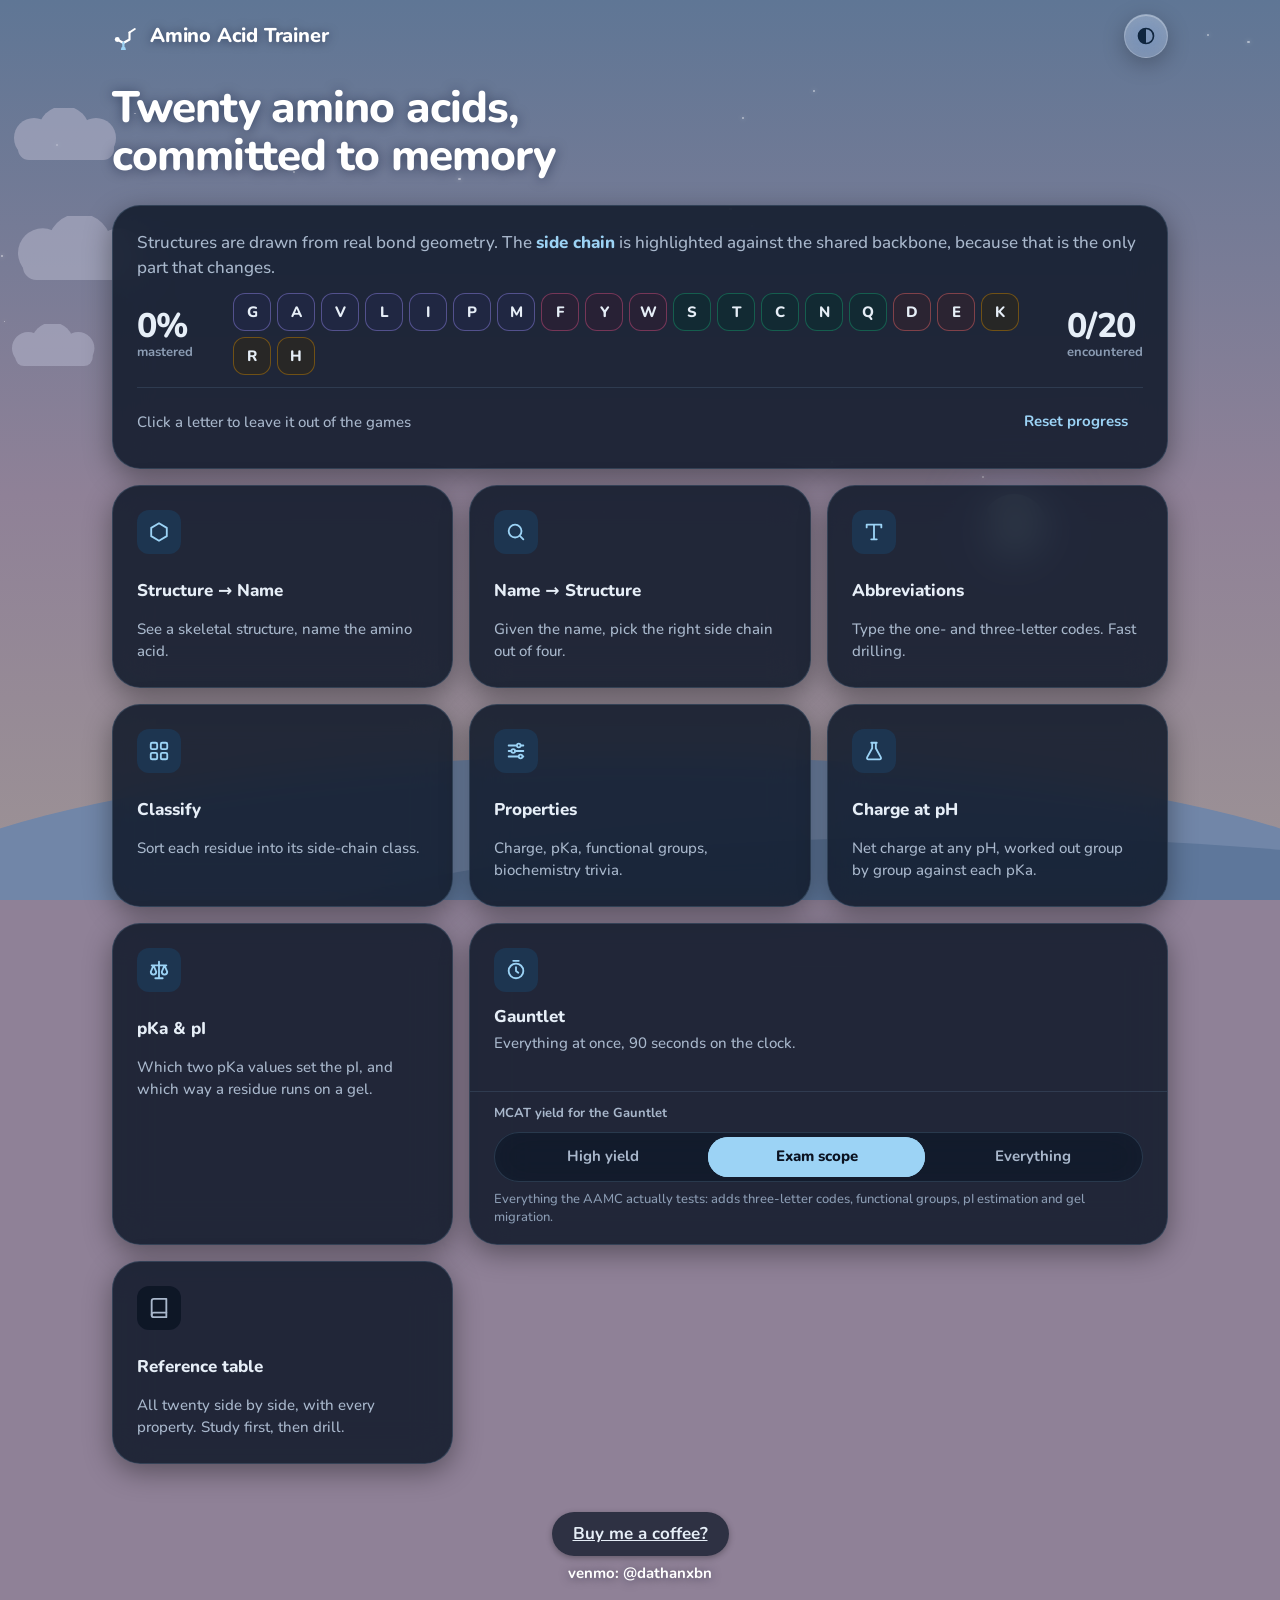
==== commit 5f0a2ea3: "Redesign the front end on Sky Diary and clean up the code Audit and cleanup - One shared esc() in da" ====
--- a/offline/amino-acid-trainer.html
+++ b/offline/amino-acid-trainer.html
@@ -2,15 +2,12 @@
 <html lang="en">
 <head>
 <meta charset="utf-8">
-<meta name="viewport" content="width=device-width, initial-scale=1">
+<meta name="viewport" content="width=device-width, initial-scale=1, viewport-fit=cover">
 <title>Amino Acid Trainer — MCAT amino acid drills</title>
 <meta name="description" content="A free study game for the twenty standard amino acids. Structures, one- and three-letter codes, side-chain classes, charge at any pH, and pI. Runs in your browser, nothing to install.">
 <meta name="author" content="Dathan">
-
-<!-- The palette commits to light. Without this, a dark-mode OS renders
-     the range slider and focus rings dark against a light page. -->
-<meta name="color-scheme" content="light">
-<meta name="theme-color" content="#f4f9fd">
+<!-- rewritten by js/sky.js to the current sky colour -->
+<meta name="theme-color" content="#4fa8ee">
 
 <!-- Link preview for Reddit, Discord, iMessage. og:url is intentionally
      omitted so scrapers fall back to whatever URL they fetched. -->
@@ -21,771 +18,1366 @@
 <meta name="twitter:card" content="summary_large_image">
 <meta name="twitter:title" content="Amino Acid Trainer — MCAT amino acid drills">
 <meta name="twitter:description" content="Free browser study game for the twenty amino acids: structures, abbreviations, charge at any pH, and pI.">
-
 <style>
 /* ------------------------------------------------------------------
-   styles.css
+   styles.css — Amino Acid Trainer on the Sky Diary design system.
+
+   1. Tokens: Sky Diary's --sky-*, --sd-* and --lg-* custom properties,
+      exact values, in both polarities, with the no-backdrop-filter and
+      forced-colors fallbacks. --sky-* are rewritten on <html> once a
+      minute by js/sky.js; the values here are the midday keyframe (and
+      under data-theme="dark", the night keyframe) so a page without the
+      engine still has a sky.
+   2. Base: reset, the two-tone focus ring, Nunito.
+   3. The scene: a fixed, aria-hidden layer that never carries information.
+   4. Sky Diary components this app uses (btn, iconbtn, seg, card, chip,
+      input, dialog, popover, tooltip), as specified in the system.
+   5. The app's own screens, built from those.
    ------------------------------------------------------------------ */
 
+/* Nunito Variable, latin subset, self-hosted (the same file Em Time ships). */
+@font-face {
+  font-family: 'Nunito Variable';
+  font-style: normal;
+  font-display: swap;
+  font-weight: 200 1000;
+  src: url('[data-uri]') format('woff2-variations');
+  unicode-range: U+0000-00FF, U+0131, U+0152-0153, U+02BB-02BC, U+02C6, U+02DA, U+02DC,
+    U+0304, U+0308, U+0329, U+2000-206F, U+20AC, U+2122, U+2191, U+2193, U+2212, U+2215,
+    U+FEFF, U+FFFD;
+}
+
+/* ================================================================ 1. tokens */
+
 :root {
-  /* The light-blue accent, plus tints and a deepened version of the same
-     203° hue. #90D5FF is only ~1.6:1 on white, so it carries fills, tints
-     and glows while --sky-deep does the work that has to stay readable. */
-  --sky:       #90D5FF;
-  --sky-soft:  #ddf0ff;
-  --sky-tint:  #eef8ff;
-  --sky-deep:  #0a6ba6;   /* 4.9:1 on --sky-soft, so tag/glyph text stays legible */
-  --sky-ink:   #08517e;   /* darkest of the ramp, 8.4:1 on white — wordmark */
-
-  --bg:        #f4f9fd;
-  --bg-2:      #ffffff;
-  --panel:     #ffffff;
-  --panel-2:   #f1f8fd;
-  --line:      #d9e8f4;
-  --ink:       #0f1f2c;
-  --ink-dim:   #5a7286;
-  --ink-faint: #90d5ff88;
-
-  /* Backbone and side chain are separated by hue and saturation rather than
-     lightness; both clear 3:1 against the panel independently. */
-  --backbone:  #7a8fa3;   /* 3.3:1 on white */
-  --rgroup:    #0b7ab8;   /* 4.7:1 on white — the side chain must read clearly */
-  --accent:    var(--sky-deep);
-  --accent-ink:#ffffff;
-
-  --good:      #17864a;
-  --bad:       #c8352b;
-
-  --radius:    14px;
-  --maxw:      1080px;
-}
-
-* { box-sizing: border-box; }
-
-/* One consistent keyboard focus ring for every control. Mouse clicks do
-   not trigger :focus-visible, so this only appears for keyboard users. */
-:focus-visible { outline: 2px solid var(--sky-deep); outline-offset: 3px; }
-
-html, body {
+  color-scheme: light;
+
+  /* sky (scene), midday defaults */
+  --sky-top: #4fa8ee;
+  --sky-mid: #8cc8f5;
+  --sky-horizon: #d6eefc;
+  --sky-hill-back: #bfe6d9;
+  --sky-hill-front: #9fd6c6;
+  --sky-ink: #10263f;
+  --sky-ink-shadow: rgba(255, 255, 255, 0.5);
+  --sky-sun-inner: #fffdf0;
+  --sky-sun-outer: #ffe07a;
+  --sky-sun-glow: rgba(255, 244, 190, 0.65);
+  --sky-moon-glow: rgba(150, 170, 255, 0);
+  --sky-sun-x: 50vw;
+  --sky-sun-y: 300px;
+  --sky-sun-size: 88px;
+  --sky-sun-opacity: 1;
+  --sky-sun-display: block;
+  --sky-moon-x: 50vw;
+  --sky-moon-y: 300px;
+  --sky-moon-size: 64px;
+  --sky-moon-opacity: 0;
+  --sky-moon-display: none;
+  --sky-moon-illum: 1;
+  --sky-moon-waxing: 1;
+  --sky-cloud-fill: #ffffff;
+  --sky-cloud-opacity: 1;
+  --sky-star-opacity: 0;
+
+  /* surfaces (light polarity) */
+  --sd-bg: var(--sky-mid);
+  --sd-glass: rgba(255, 255, 255, 0.72);
+  --sd-glass-hi: rgba(255, 255, 255, 0.8);
+  --sd-glass-border: rgba(255, 255, 255, 0.85);
+  --sd-surface: rgba(255, 255, 255, 0.9);
+  --sd-surface-solid: rgba(255, 255, 255, 0.97);
+  --sd-surface-sunk: rgba(238, 243, 248, 0.95);
+  --sd-blur: 18px;
+  --sd-border: rgba(19, 32, 47, 0.09);
+  --sd-scrim: rgba(15, 30, 55, 0.36);
+
+  /* clear liquid glass: the theme pin sits directly on the sky */
+  --lg-fill: linear-gradient(180deg, rgba(255, 255, 255, 0.22) 0%, rgba(255, 255, 255, 0.06) 100%);
+  --lg-rim: rgba(255, 255, 255, 0.45);
+  --lg-blur: blur(14px) saturate(115%);
+  --lg-depth:
+    inset 0 1px 0 rgba(255, 255, 255, 0.85), inset 0 -1px 0 rgba(255, 255, 255, 0.22),
+    inset 0 0 14px rgba(255, 255, 255, 0.18), 0 6px 22px rgba(16, 38, 63, 0.1);
+  --lg-hover: rgba(255, 255, 255, 0.22);
+  --lg-ink: var(--sky-lg-ink, var(--sky-ink));
+  --lg-scrim: var(--sky-lg-scrim, transparent);
+  --lg-base: var(--lg-fill), var(--lg-scrim);
+
+  /* ink */
+  --sd-ink: #13202f;
+  --sd-ink-2: #475569;
+  --sd-ink-3: #5b6b82;
+
+  /* accent */
+  --sd-accent: #8cc4f0;
+  --sd-accent-soft: #dceefc;
+  --sd-accent-text: #1a62a0;
+  --sd-on-accent: #0f2236;
+  --sd-focus-ring: #0f416f;
+  --sd-focus-halo: #ffffff;
+
+  /* feedback */
+  --sd-danger: #b42318;
+  --sd-danger-soft: rgba(253, 236, 234, 0.95);
+  --sd-good: #0b6b3a;
+  --sd-good-soft: rgba(228, 246, 236, 0.95);
+
+  /* categories (identity): always beside a name, never alone */
+  --sd-cat-3: #1baf7a;
+  --sd-cat-4: #eda100;
+  --sd-cat-5: #e87ba4;
+  --sd-cat-7: #6250d6;
+  --sd-cat-8: #e34948;
+
+  /* type */
+  --sd-font-sans: 'Nunito Variable', 'Nunito', ui-rounded, system-ui, -apple-system, 'Segoe UI', sans-serif;
+  --sd-fs-xs: 13px;
+  --sd-fs-sm: 15px;
+  --sd-fs-md: 17px;
+  --sd-fs-lg: 21px;
+  --sd-fs-section: 22px;
+  --sd-fs-xl: 30px;
+  --sd-fs-stat: 34px;
+  --sd-fw-regular: 500;
+  --sd-fw-medium: 600;
+  --sd-fw-semibold: 700;
+  --sd-fw-heavy: 800;
+
+  /* space (4px base) */
+  --sd-space-1: 4px;
+  --sd-space-2: 8px;
+  --sd-space-3: 12px;
+  --sd-space-4: 16px;
+  --sd-space-5: 24px;
+  --sd-space-6: 32px;
+  --sd-space-7: 48px;
+  --sd-space-8: 64px;
+
+  /* radii */
+  --sd-radius-sm: 12px;
+  --sd-radius-md: 18px;
+  --sd-radius-lg: 28px;
+  --sd-radius-pill: 999px;
+
+  /* shadows: sky-blue tinted by day */
+  --sd-shadow-sm: 0 2px 6px rgba(31, 111, 178, 0.1);
+  --sd-shadow-md: 0 8px 24px rgba(31, 111, 178, 0.14), 0 1px 3px rgba(19, 32, 47, 0.06);
+  --sd-shadow-lg: 0 16px 44px rgba(31, 111, 178, 0.18), 0 2px 6px rgba(19, 32, 47, 0.06);
+
+  /* motion */
+  --sd-dur-fast: 120ms;
+  --sd-dur-base: 200ms;
+  --sd-dur-slow: 320ms;
+  --sd-dur-flip: 600ms;
+  --sd-ease-standard: cubic-bezier(0.2, 0, 0, 1);
+  --sd-ease-spring: cubic-bezier(0.34, 1.56, 0.64, 1);
+
+  /* layout */
+  --sd-nav-h: 72px;
+  --sd-content-max: 1120px;
+  --sd-gutter: 16px;
+
+  /* the molecule: backbone in secondary ink, side chain in the accent */
+  --mol-backbone: var(--sd-ink-2);
+  --mol-side: var(--sd-accent-text);
+  --mol-halo: #ffffff;
+}
+
+@media (min-width: 900px) {
+  :root { --sd-gutter: 32px; }
+}
+
+:root[data-theme='dark'] {
+  color-scheme: dark;
+
+  --sky-top: #0b1430;
+  --sky-mid: #16244d;
+  --sky-horizon: #2b3d73;
+  --sky-hill-back: #1a2a55;
+  --sky-hill-front: #142147;
+  --sky-ink: #ffffff;
+  --sky-ink-shadow: rgba(0, 0, 0, 0.35);
+  --sky-sun-opacity: 0;
+  --sky-sun-display: none;
+  --sky-moon-glow: rgba(159, 180, 255, 0.4);
+  --sky-moon-opacity: 1;
+  --sky-moon-display: block;
+  --sky-cloud-fill: #56639a;
+  --sky-cloud-opacity: 0.22;
+  --sky-star-opacity: 1;
+
+  --sd-glass: rgba(18, 27, 43, 0.78);
+  --sd-glass-hi: rgba(18, 27, 43, 0.86);
+  --sd-glass-border: rgba(156, 211, 245, 0.16);
+  --sd-surface: rgba(18, 27, 43, 0.88);
+  --sd-surface-solid: rgba(18, 27, 43, 0.95);
+  --sd-surface-sunk: rgba(14, 22, 37, 0.92);
+  --sd-border: rgba(156, 211, 245, 0.12);
+  --sd-scrim: rgba(0, 0, 0, 0.55);
+
+  --lg-fill: linear-gradient(180deg, rgba(255, 255, 255, 0.13) 0%, rgba(255, 255, 255, 0.04) 100%);
+  --lg-rim: rgba(255, 255, 255, 0.2);
+  --lg-blur: blur(12px) saturate(160%);
+  --lg-depth:
+    inset 0 1px 0 rgba(255, 255, 255, 0.28), inset 0 0 14px rgba(255, 255, 255, 0.05),
+    0 6px 22px rgba(0, 0, 0, 0.25);
+  --lg-hover: rgba(255, 255, 255, 0.08);
+  --lg-ink: var(--sky-lg-ink, #eef5ff);
+
+  --sd-ink: #e6eef7;
+  --sd-ink-2: #a9b8cc;
+  --sd-ink-3: #8c9db4;
+
+  --sd-accent: #9cd3f5;
+  --sd-accent-soft: #1d3550;
+  --sd-accent-text: #9cd3f5;
+  --sd-on-accent: #0b1220;
+  --sd-focus-ring: #9cd3f5;
+  --sd-focus-halo: #0b1220;
+
+  --sd-danger: #f4a6a0;
+  --sd-danger-soft: rgba(58, 30, 36, 0.92);
+  --sd-good: #8fd8ae;
+  --sd-good-soft: rgba(22, 52, 38, 0.92);
+
+  --sd-cat-3: #199e70;
+  --sd-cat-4: #c98500;
+  --sd-cat-5: #d55181;
+  --sd-cat-7: #9085e9;
+  --sd-cat-8: #e66767;
+
+  --sd-shadow-sm: 0 2px 6px rgba(0, 0, 0, 0.3);
+  --sd-shadow-md: 0 8px 28px rgba(0, 0, 0, 0.38);
+  --sd-shadow-lg: 0 18px 52px rgba(0, 0, 0, 0.48);
+
+  --mol-halo: #121b2b;
+}
+
+/* No backdrop-filter: glass and cards go more opaque so the same ink still passes. */
+@supports not ((backdrop-filter: blur(1px)) or (-webkit-backdrop-filter: blur(1px))) {
+  :root {
+    --sd-glass: rgba(255, 255, 255, 0.9);
+    --sd-glass-hi: rgba(255, 255, 255, 0.94);
+    --sd-surface: rgba(255, 255, 255, 0.97);
+    --lg-fill: linear-gradient(rgba(255, 255, 255, 0.92), rgba(255, 255, 255, 0.92));
+    --lg-scrim: transparent;
+    --lg-rim: var(--sd-glass-border);
+    --lg-blur: none;
+    --lg-hover: var(--sd-accent-soft);
+    --lg-ink: var(--sd-ink);
+  }
+  :root[data-theme='dark'] {
+    --sd-glass: rgba(18, 27, 43, 0.9);
+    --sd-glass-hi: rgba(18, 27, 43, 0.94);
+    --sd-surface: rgba(18, 27, 43, 0.97);
+    --lg-fill: linear-gradient(rgba(18, 27, 43, 0.92), rgba(18, 27, 43, 0.92));
+    --lg-scrim: transparent;
+    --lg-hover: var(--sd-accent-soft);
+    --lg-ink: var(--sd-ink);
+  }
+}
+
+@media (forced-colors: active) {
+  :root {
+    --sd-glass: Canvas;
+    --sd-glass-hi: Canvas;
+    --sd-surface: Canvas;
+    --sd-surface-solid: Canvas;
+    --sd-surface-sunk: Canvas;
+    --sd-glass-border: CanvasText;
+    --lg-fill: linear-gradient(Canvas, Canvas);
+    --lg-scrim: transparent;
+    --lg-rim: CanvasText;
+    --lg-ink: CanvasText;
+    --lg-hover: Canvas;
+    --sd-border: CanvasText;
+    --sd-ink: CanvasText;
+    --sd-ink-2: CanvasText;
+    --sd-ink-3: CanvasText;
+    --sky-ink: CanvasText;
+    --mol-backbone: CanvasText;
+    --mol-side: Highlight;
+    --mol-halo: Canvas;
+  }
+  .scene { display: none; }
+}
+
+/* ================================================================== 2. base */
+
+*, *::before, *::after { box-sizing: border-box; }
+
+html {
+  -webkit-text-size-adjust: 100%;
+  text-size-adjust: 100%;
+  background-color: var(--sd-bg);
+}
+
+body {
   margin: 0;
+  min-height: 100vh;
+  min-height: 100dvh;
+  font-family: var(--sd-font-sans);
+  font-size: var(--sd-fs-md);
+  line-height: 1.5;
+  font-weight: var(--sd-fw-regular);
+  color: var(--sd-ink);
+  background-color: transparent;
+  -webkit-font-smoothing: antialiased;
+  overflow-x: hidden;
+}
+body.modal-open { overflow: hidden; }
+
+h1, h2, h3, p, ul, ol, dl, dd, figure { margin: 0; }
+ul, ol { padding: 0; list-style: none; }
+
+button, input, select, textarea { font: inherit; color: inherit; }
+button { cursor: pointer; -webkit-tap-highlight-color: transparent; }
+button:disabled { cursor: default; }
+a { color: var(--sd-accent-text); }
+svg { display: block; }
+
+/* Two-tone focus indicator: readable on every sky stop and every surface. */
+:focus-visible {
+  outline: 2px solid var(--sd-focus-ring);
+  outline-offset: 2px;
+  box-shadow: 0 0 0 4px var(--sd-focus-halo);
+}
+
+.sr-only {
+  position: absolute; width: 1px; height: 1px; margin: -1px; padding: 0;
+  overflow: hidden; clip: rect(0, 0, 0, 0); white-space: nowrap; border: 0;
+}
+
+kbd {
+  font-family: var(--sd-font-sans);
+  font-size: var(--sd-fs-xs);
+  font-weight: var(--sd-fw-medium);
+  min-width: 24px;
+  padding: 2px 8px;
+  display: inline-block;
+  text-align: center;
+  border-radius: 6px;
+  background: var(--sd-surface-sunk);
+  border: 1px solid var(--sd-border);
+  color: var(--sd-ink-2);
+}
+
+/* The page cross-fades between polarities; only these properties animate. */
+.card, .seg, .chip, .btn--secondary, .iconbtn--ghost, .letter, .opt, .input {
+  transition:
+    background-color var(--sd-dur-flip) ease,
+    color var(--sd-dur-flip) ease,
+    border-color var(--sd-dur-flip) ease;
+}
+
+/* Page hidden: every scene animation pauses. */
+html[data-hidden] .scene * { animation-play-state: paused !important; }
+
+@media (prefers-reduced-motion: reduce) {
+  *, *::before, *::after {
+    animation-duration: 0.01ms !important;
+    animation-iteration-count: 1 !important;
+    transition-duration: 0.01ms !important;
+    scroll-behavior: auto !important;
+  }
+  .scene * { animation: none !important; }
+}
+
+/* ================================================================= 3. scene */
+
+.scene {
+  position: fixed;
+  inset: 0;
+  z-index: 0;
+  overflow: hidden;
+  pointer-events: none;
+  contain: strict;
+  background: linear-gradient(var(--sky-top) 0%, var(--sky-mid) 55%, var(--sky-horizon) 100%);
+  transition: background var(--sd-dur-flip) ease;
+}
+
+.scene__stars {
+  position: absolute; inset: 0;
+  opacity: var(--sky-star-opacity);
+  visibility: var(--sky-star-vis, hidden);
+  transition: opacity var(--sd-dur-flip) ease;
+}
+.scene__stars i {
+  position: absolute;
+  border-radius: 50%;
+  background: #fff;
+  box-shadow: 0 0 4px rgba(255, 255, 255, 0.8);
+  animation: twinkle 4s ease-in-out infinite;
+}
+@keyframes twinkle {
+  0%, 100% { opacity: 0.45; transform: scale(0.9); }
+  50% { opacity: 1; transform: scale(1.15); }
+}
+
+.scene__sun {
+  position: absolute;
+  display: var(--sky-sun-display);
+  left: var(--sky-sun-x);
+  top: var(--sky-sun-y);
+  width: var(--sky-sun-size);
+  height: var(--sky-sun-size);
+  margin: calc(var(--sky-sun-size) / -2) 0 0 calc(var(--sky-sun-size) / -2);
+  border-radius: 50%;
+  background: radial-gradient(circle at 40% 38%, var(--sky-sun-inner), var(--sky-sun-outer) 70%);
+  box-shadow: 0 0 calc(var(--sky-sun-size) * 0.9) calc(var(--sky-sun-size) * 0.25) var(--sky-sun-glow);
+  opacity: var(--sky-sun-opacity);
+}
+
+.scene__moon {
+  position: absolute;
+  display: var(--sky-moon-display);
+  left: var(--sky-moon-x);
+  top: var(--sky-moon-y);
+  width: var(--sky-moon-size);
+  height: var(--sky-moon-size);
+  margin: calc(var(--sky-moon-size) / -2) 0 0 calc(var(--sky-moon-size) / -2);
+  border-radius: 50%;
+  overflow: hidden;
+  background: radial-gradient(circle at 42% 40%, #fbfdff, #d9e4f6 75%);
+  box-shadow: 0 0 calc(var(--sky-moon-size) * 0.9) calc(var(--sky-moon-size) * 0.2) var(--sky-moon-glow);
+  opacity: var(--sky-moon-opacity);
+}
+/* The terminator: a disc of sky slides across the moon by (1 - illumination). */
+.scene__moon::after {
+  content: '';
+  position: absolute;
+  inset: -2px;
+  border-radius: 50%;
+  background: var(--sky-mid);
+  transform: translateX(calc(var(--sky-moon-waxing) * (1 - var(--sky-moon-illum)) * var(--sky-moon-size)));
+  transition: transform var(--sd-dur-flip) ease;
+}
+
+.scene__cloud {
+  position: absolute;
+  width: 132px; height: 52px;
+  fill: var(--sky-cloud-fill);
+  opacity: var(--sky-cloud-opacity);
+  transition: opacity var(--sd-dur-flip) ease;
+  animation: drift linear infinite;
+}
+.scene__cloud--1 { top: 12%; animation-duration: 210s; }
+.scene__cloud--2 { top: 24%; width: 164px; height: 64px; animation-duration: 250s; animation-delay: -90s; }
+.scene__cloud--3 { top: 36%; width: 108px; height: 42px; animation-duration: 160s; animation-delay: -40s; }
+@keyframes drift {
+  from { transform: translateX(-20vw); }
+  to { transform: translateX(120vw); }
+}
+
+.scene__hill {
+  position: absolute;
+  left: -10vw;
+  right: -10vw;
+  border-radius: 50% 50% 0 0 / 100% 100% 0 0;
+  transition: background-color var(--sd-dur-flip) ease;
+}
+.scene__hill--back {
+  bottom: -2vh;
+  height: clamp(84px, 18vh, 170px);
+  background: var(--sky-hill-back);
+}
+.scene__hill--front {
+  bottom: -6vh;
+  left: 20vw;
+  right: -30vw;
+  height: clamp(60px, 13vh, 130px);
+  background: var(--sky-hill-front);
+}
+
+/* ============================================ 4. Sky Diary components */
+
+/* ---- frosted glass recipe ---- */
+.seg, .chip, .btn--secondary, .iconbtn--ghost {
+  background: var(--sd-glass);
+  border: 1px solid var(--sd-glass-border);
+  -webkit-backdrop-filter: blur(var(--sd-blur)) saturate(140%);
+  backdrop-filter: blur(var(--sd-blur)) saturate(140%);
+}
+
+/* ---- buttons ---- */
+.btn {
+  display: inline-flex;
+  align-items: center;
+  justify-content: center;
+  gap: 8px;
+  min-height: 44px;
+  padding: 0 20px;
+  border: 1px solid transparent;
+  border-radius: var(--sd-radius-pill);
+  font-weight: var(--sd-fw-semibold);
+  line-height: 1;
+  white-space: nowrap;
+  transition:
+    background-color var(--sd-dur-fast) var(--sd-ease-standard),
+    color var(--sd-dur-flip) ease,
+    transform 240ms var(--sd-ease-spring),
+    box-shadow var(--sd-dur-fast) var(--sd-ease-standard);
+}
+.btn:hover:not(:disabled) { transform: translateY(-1px); }
+.btn:active:not(:disabled) { transform: scale(0.94); transition-duration: 80ms; }
+.btn:disabled { color: var(--sd-ink-3); }
+.btn--primary {
+  background: var(--sd-accent);
+  color: var(--sd-on-accent);
+  box-shadow: inset 0 2px 0 rgba(255, 255, 255, 0.55), var(--sd-shadow-sm);
+}
+.btn--primary:hover:not(:disabled) { filter: brightness(0.97); }
+.btn--primary:disabled { background: var(--sd-surface-sunk); box-shadow: none; border-color: var(--sd-border); }
+.btn--secondary { color: var(--sd-ink); box-shadow: var(--sd-shadow-sm); }
+.btn--secondary:hover:not(:disabled) { background: var(--sd-glass-hi); }
+.btn--ghost { background: transparent; color: var(--sd-ink-2); }
+.btn--ghost:hover:not(:disabled) { background: var(--sd-accent-soft); }
+.btn--text { background: transparent; color: var(--sd-accent-text); padding: 0 14px; }
+.btn--text:hover:not(:disabled) { background: var(--sd-accent-soft); }
+.btn--danger {
+  background: var(--sd-glass); border-color: var(--sd-glass-border);
+  color: var(--sd-danger); box-shadow: var(--sd-shadow-sm);
+}
+.btn--danger:hover:not(:disabled) { background: var(--sd-danger-soft); }
+.btn--full { width: 100%; }
+.btn .icon { width: 20px; height: 20px; }
+
+.iconbtn {
+  --size: 44px;
+  position: relative;
+  display: inline-grid;
+  place-items: center;
+  width: var(--size);
+  height: var(--size);
+  flex: none;
+  border: 0;
+  border-radius: 50%;
+  background: transparent;
+  color: var(--sd-ink-2);
+  transition: background-color var(--sd-dur-fast) var(--sd-ease-standard), transform 240ms var(--sd-ease-spring);
+}
+.iconbtn:hover:not(:disabled) { background: var(--sd-accent-soft); color: var(--sd-ink); transform: translateY(-1px); }
+.iconbtn:active:not(:disabled) { transform: scale(0.94); transition-duration: 80ms; }
+.iconbtn--ghost { border: 1px solid var(--sd-glass-border); color: var(--sd-ink); box-shadow: var(--sd-shadow-sm); }
+.iconbtn--ghost:hover:not(:disabled) { background: var(--sd-glass-hi); }
+.iconbtn svg { width: 20px; height: 20px; }
+
+/* Controls with their own shadow repeat the focus halo on top of it. */
+.btn--primary:focus-visible { box-shadow: 0 0 0 4px var(--sd-focus-halo), inset 0 2px 0 rgba(255, 255, 255, 0.55), var(--sd-shadow-sm); }
+.btn--secondary:focus-visible, .btn--danger:focus-visible, .iconbtn--ghost:focus-visible { box-shadow: 0 0 0 4px var(--sd-focus-halo), var(--sd-shadow-sm); }
+
+/* tooltips for icon buttons (desktop hover and keyboard focus) */
+@media (hover: hover) and (min-width: 900px) {
+  [data-tip]:hover::after, [data-tip]:focus-visible::after {
+    content: attr(data-tip);
+    position: absolute; z-index: 40;
+    top: calc(100% + 8px); left: 50%; transform: translateX(-50%);
+    padding: 6px 12px;
+    border-radius: var(--sd-radius-sm);
+    background: var(--sd-ink);
+    color: var(--sd-surface-solid);
+    font-size: var(--sd-fs-xs);
+    font-weight: var(--sd-fw-semibold);
+    line-height: 16px;
+    white-space: nowrap;
+    pointer-events: none;
+  }
+}
+
+/* ---- segmented ---- */
+.seg {
+  display: inline-flex;
+  padding: 4px;
+  gap: 2px;
+  border-radius: var(--sd-radius-pill);
+  max-width: 100%;
+}
+.seg--full { display: flex; width: 100%; }
+.seg__opt {
+  flex: 1 1 auto;
+  min-height: 40px;
+  padding: 0 16px;
+  border: 0;
+  border-radius: var(--sd-radius-pill);
+  background: transparent;
+  color: var(--sd-ink-2);
+  font-weight: var(--sd-fw-semibold);
+  font-size: var(--sd-fs-sm);
+  white-space: nowrap;
+  transition:
+    background-color var(--sd-dur-base) var(--sd-ease-standard),
+    color var(--sd-dur-base) var(--sd-ease-standard),
+    transform 240ms var(--sd-ease-spring);
+}
+.seg__opt:hover:not([aria-checked='true']) { color: var(--sd-ink); }
+.seg__opt:active { transform: scale(0.94); }
+/* selected: fill + inset edge + weight 800, never colour alone */
+.seg__opt[aria-checked='true'] {
+  background: var(--sd-accent);
+  color: var(--sd-on-accent);
+  font-weight: var(--sd-fw-heavy);
+  box-shadow: inset 0 0 0 2px var(--sd-accent-text);
+}
+.seg__opt[aria-checked='true']:focus-visible { box-shadow: 0 0 0 4px var(--sd-focus-halo), inset 0 0 0 2px var(--sd-accent-text); }
+@media (max-width: 899px) {
+  .seg { padding: 3px; }
+  .seg__opt { min-height: 44px; min-width: 44px; padding: 0 12px; }
+}
+
+/* ---- cards ---- */
+.card {
+  background: var(--sd-surface);
+  border: 1px solid var(--sd-glass-border);
+  -webkit-backdrop-filter: blur(var(--sd-blur)) saturate(140%);
+  backdrop-filter: blur(var(--sd-blur)) saturate(140%);
+  border-radius: var(--sd-radius-lg);
+  box-shadow: var(--sd-shadow-md);
+  padding: 18px;
+  min-width: 0;
+}
+.card__head {
+  display: flex;
+  align-items: center;
+  justify-content: space-between;
+  gap: 12px;
+  margin-bottom: var(--sd-space-3);
+}
+.card__title {
+  font-size: var(--sd-fs-lg);
+  line-height: 28px;
+  font-weight: var(--sd-fw-heavy);
+}
+.card > * + *:not(.card__head) { margin-top: var(--sd-space-3); }
+@media (min-width: 900px) { .card { padding: 24px; } }
+
+/* ---- chip ---- */
+.chip {
+  display: inline-flex;
+  align-items: center;
+  min-height: 24px;
+  padding: 0 10px;
+  border-radius: var(--sd-radius-pill);
+  color: var(--sd-accent-text);
+  font-size: var(--sd-fs-xs);
+  font-weight: var(--sd-fw-heavy);
+  line-height: 20px;
+}
+
+/* ---- fields ---- */
+.input {
+  width: 100%;
+  min-height: 44px;
+  padding: 0 16px;
+  border: 1px solid var(--sd-border);
+  border-radius: var(--sd-radius-sm);
+  background: var(--sd-surface-sunk);
+  color: var(--sd-ink);
+  transition: border-color var(--sd-dur-fast) var(--sd-ease-standard);
+}
+.input::placeholder { color: var(--sd-ink-3); }
+.input:hover { border-color: var(--sd-ink-3); }
+.input:focus-visible { outline-offset: 0; border-color: var(--sd-focus-ring); }
+.hint { color: var(--sd-ink-3); font-size: var(--sd-fs-xs); line-height: 18px; }
+
+/* ---- dialog ---- */
+.scrim {
+  position: fixed;
+  inset: 0;
+  z-index: 100;
+  display: grid;
+  place-items: center;
+  padding: 16px;
+  background: var(--sd-scrim);
+  -webkit-backdrop-filter: blur(4px);
+  backdrop-filter: blur(4px);
+  animation: view-in var(--sd-dur-base) var(--sd-ease-standard);
+}
+.dialog {
+  width: min(480px, 100%);
+  display: flex;
+  flex-direction: column;
+  border-radius: var(--sd-radius-lg);
+  background: var(--sd-surface-solid);
+  box-shadow: var(--sd-shadow-lg);
+  border: 1px solid var(--sd-glass-border);
+  outline: none;
+}
+.dialog__head { padding: 20px 24px 0; }
+.dialog__title { font-size: var(--sd-fs-lg); line-height: 28px; font-weight: var(--sd-fw-heavy); }
+.dialog__body { padding: 12px 24px 24px; color: var(--sd-ink-2); }
+.dialog__foot {
+  display: flex; justify-content: flex-end; flex-wrap: wrap; gap: 8px;
+  padding: 12px 24px 20px;
+  border-top: 1px solid var(--sd-border);
+}
+@media (max-width: 899px) {
+  .scrim { place-items: end center; padding: 0; }
+  .dialog {
+    width: 100%;
+    border-radius: var(--sd-radius-lg) var(--sd-radius-lg) 0 0;
+    padding-bottom: env(safe-area-inset-bottom);
+    animation: sheet-in var(--sd-dur-slow) var(--sd-ease-standard);
+  }
+}
+@keyframes view-in { from { opacity: 0; } to { opacity: 1; } }
+@keyframes sheet-in { from { transform: translateY(24px); opacity: 0; } to { transform: none; opacity: 1; } }
+
+/* ---- popover ---- */
+.popover {
+  position: absolute;
+  z-index: 30;
+  border-radius: var(--sd-radius-md);
+  background: var(--sd-surface-solid);
+  border: 1px solid var(--sd-glass-border);
+  box-shadow: var(--sd-shadow-lg);
+}
+
+/* ========================================================== 5. the app */
+
+.wrap {
+  position: relative;
+  z-index: 1;
+  max-width: var(--sd-content-max);
+  margin: 0 auto;
+  padding: 0 var(--sd-gutter) var(--sd-space-8);
+}
+
+.view { animation: view-in var(--sd-dur-base) var(--sd-ease-standard); }
+
+/* ---- header: the brand sits on the sky, the pin is clear glass ---- */
+.topbar {
+  display: flex;
+  align-items: center;
+  justify-content: space-between;
+  gap: 12px;
+  height: var(--sd-nav-h);
+}
+.brand {
+  display: flex;
+  align-items: center;
+  gap: 10px;
+  color: var(--sky-ink);
+  font-size: 20px;
+  line-height: 28px;
+  font-weight: var(--sd-fw-heavy);
+  text-shadow: 0 1px 10px var(--sky-ink-shadow);
+  letter-spacing: -0.01em;
+}
+.brand svg { width: 28px; height: 28px; }
+.pin {
+  background: var(--lg-base);
+  border: 1px solid var(--lg-rim);
+  -webkit-backdrop-filter: var(--lg-blur);
+  backdrop-filter: var(--lg-blur);
+  box-shadow: var(--lg-depth);
+  color: var(--lg-ink);
+}
+.pin:hover:not(:disabled) { background: var(--lg-hover), var(--lg-base); color: var(--lg-ink); }
+.pin:focus-visible { box-shadow: 0 0 0 4px var(--sd-focus-halo), var(--lg-depth); }
+
+.noscript {
+  margin-bottom: var(--sd-space-4);
+  padding: 16px 18px;
+  border-radius: var(--sd-radius-md);
+  background: var(--sd-surface);
+  color: var(--sd-ink-2);
+  font-size: var(--sd-fs-sm);
+}
+
+/* ---- hero: large type on the sky, nothing body-sized ---- */
+.hero { padding: var(--sd-space-3) 0 var(--sd-space-5); }
+.hero h1 {
+  font-size: clamp(var(--sd-fs-xl), 4.5vw, 44px);
+  line-height: 1.1;
+  font-weight: var(--sd-fw-heavy);
+  letter-spacing: -0.02em;
+  color: var(--sky-ink);
+  text-shadow: 0 1px 12px var(--sky-ink-shadow);
+  text-wrap: balance;
+  max-width: 22ch;
+}
+
+/* ---- the stack of home-screen cards ---- */
+.home { display: grid; gap: var(--sd-space-4); }
+
+.lede { color: var(--sd-ink-2); }
+.lede b { color: var(--mol-side); font-weight: var(--sd-fw-heavy); }
+
+/* progress: two stats, the twenty letters, a foot row */
+.progress__row {
+  display: flex;
+  align-items: center;
+  gap: var(--sd-space-5);
+  flex-wrap: wrap;
+}
+.stat { display: flex; flex-direction: column; line-height: 1.1; min-width: 72px; }
+.stat b {
+  font-size: var(--sd-fs-stat);
+  font-weight: var(--sd-fw-heavy);
+  letter-spacing: -0.02em;
+  font-variant-numeric: tabular-nums;
+}
+.stat span {
+  font-size: var(--sd-fs-xs);
+  color: var(--sd-ink-3);
+  font-weight: var(--sd-fw-semibold);
+}
+.letters {
+  display: flex;
+  flex-wrap: wrap;
+  gap: 6px;
+  flex: 1;
+  min-width: 260px;
+}
+/* A letter: category fill that brightens with mastery, ink text so the
+   letter never depends on the fill for contrast. Skipped = sunk and dashed. */
+.letter {
+  --cat: var(--sd-ink-3);
+  --m: 0;
+  width: 38px;
+  height: 38px;
+  display: grid;
+  place-items: center;
   padding: 0;
-  background: var(--bg);
-  color: var(--ink);
-  font-family: "Inter", "Segoe UI", system-ui, -apple-system, sans-serif;
-  font-size: 16px;
-  line-height: 1.5;
-  -webkit-font-smoothing: antialiased;
-}
-
-body {
-  background-image:
-    radial-gradient(920px 520px at 10% -10%, color-mix(in srgb, var(--sky) 62%, transparent), transparent 66%),
-    radial-gradient(720px 440px at 97% 2%, color-mix(in srgb, var(--sky) 34%, transparent), transparent 62%);
-  background-attachment: fixed;
-  min-height: 100vh;
-}
-
-.wrap { max-width: var(--maxw); margin: 0 auto; padding: 22px 20px 72px; }
-
-.topbar {
-  display: flex; align-items: center; gap: 12px;
-  padding-bottom: 20px;
-}
-.logo {
-  display: flex; align-items: center; gap: 10px;
-  font-weight: 650; letter-spacing: -0.01em; font-size: 1.02rem;
+  border-radius: var(--sd-radius-sm);
+  border: 1px solid color-mix(in srgb, var(--cat) 45%, transparent);
+  background: color-mix(in srgb, var(--cat) calc(12% + var(--m) * 58%), var(--sd-surface-solid));
+  color: var(--sd-ink);
+  font-weight: var(--sd-fw-heavy);
+  font-size: var(--sd-fs-sm);
+  transition: transform 240ms var(--sd-ease-spring), background-color var(--sd-dur-base) var(--sd-ease-standard);
+}
+.letter:hover { transform: translateY(-2px); }
+.letter:active { transform: scale(0.94); }
+.letter--off {
+  background: var(--sd-surface-sunk);
+  border: 1px dashed var(--sd-ink-3);
+  color: var(--sd-ink-3);
+  text-decoration: line-through;
+}
+@media (max-width: 899px) { .letter { width: 44px; height: 44px; } }
+
+.progress__foot {
+  display: flex;
+  align-items: center;
+  justify-content: space-between;
+  gap: 12px;
+  flex-wrap: wrap;
+  padding-top: var(--sd-space-3);
+  border-top: 1px solid var(--sd-border);
+  font-size: var(--sd-fs-sm);
+  color: var(--sd-ink-2);
+}
+.progress__foot b { color: var(--sd-ink); font-weight: var(--sd-fw-heavy); }
+
+/* the letter card: one shared popover, filled on hover */
+.lettercard { width: 260px; padding: 14px 16px 14px; pointer-events: none; }
+.lettercard[hidden] { display: none; }
+.lc-head { display: flex; align-items: center; gap: 10px; }
+.lc-name { font-weight: var(--sd-fw-heavy); font-size: var(--sd-fs-md); line-height: 1.2; }
+.lc-cls { display: flex; align-items: center; gap: 6px; font-size: var(--sd-fs-xs); color: var(--sd-ink-2); font-weight: var(--sd-fw-semibold); }
+.lc-mol { height: 116px; margin-top: 10px; }
+.lc-bar { height: 6px; border-radius: 3px; overflow: hidden; background: var(--sd-surface-sunk); margin-top: 8px; }
+.lc-bar span { display: block; height: 100%; background: var(--sd-accent); box-shadow: inset 0 0 0 1px var(--sd-accent-text); }
+.lc-stats { display: flex; justify-content: space-between; gap: 10px; margin-top: 6px; font-size: var(--sd-fs-xs); color: var(--sd-ink-2); }
+.lc-stats b { color: var(--sd-ink); font-weight: var(--sd-fw-heavy); }
+.lc-act { margin-top: 10px; padding-top: 9px; border-top: 1px solid var(--sd-border); font-size: var(--sd-fs-xs); font-weight: var(--sd-fw-semibold); color: var(--sd-accent-text); }
+.lc-act--off { color: var(--sd-ink-2); }
+.lc-act--warn { color: var(--sd-danger); }
+
+/* category badge and dot: colour always beside the name */
+.badge {
+  --cat: var(--sd-ink-3);
+  flex: none;
+  width: 40px;
+  height: 40px;
+  display: grid;
+  place-items: center;
+  border-radius: var(--sd-radius-sm);
+  background: color-mix(in srgb, var(--cat) 22%, var(--sd-surface-solid));
+  border: 1px solid color-mix(in srgb, var(--cat) 45%, transparent);
+  color: var(--sd-ink);
+  font-weight: var(--sd-fw-heavy);
+  font-size: var(--sd-fs-md);
+}
+.dot {
+  --cat: var(--sd-ink-3);
+  display: inline-block;
+  flex: none;
+  width: 10px;
+  height: 10px;
+  border-radius: 50%;
+  background: var(--cat);
+  box-shadow: inset 0 0 0 1px rgba(0, 0, 0, 0.12);
+}
+
+/* ---- modes ---- */
+.modes {
+  display: grid;
+  gap: var(--sd-space-4);
+  grid-template-columns: repeat(auto-fill, minmax(260px, 1fr));
+  grid-auto-flow: dense;
+}
+/* The Gauntlet is the capstone mode and carries a setting, so it gets a
+   double-width tile wherever there are two or more columns; that is also
+   what keeps its three-way control from overflowing. */
+@media (min-width: 560px) { .mode--gauntlet { grid-column: span 2; } }
+.mode {
+  text-align: left;
+  display: flex;
+  flex-direction: column;
+  gap: 4px;
+  padding: 18px;
+  color: inherit;
+  transition:
+    transform 240ms var(--sd-ease-spring),
+    box-shadow var(--sd-dur-base) var(--sd-ease-standard),
+    background-color var(--sd-dur-flip) ease,
+    border-color var(--sd-dur-flip) ease;
+}
+.mode:hover { transform: translateY(-2px); box-shadow: var(--sd-shadow-lg); }
+.mode:active { transform: scale(0.98); transition-duration: 80ms; }
+.mode:focus-visible { box-shadow: 0 0 0 4px var(--sd-focus-halo), var(--sd-shadow-md); }
+.mode__icon {
+  width: 44px;
+  height: 44px;
+  display: grid;
+  place-items: center;
+  border-radius: var(--sd-radius-sm);
+  margin-bottom: 8px;
+  background: var(--sd-accent-soft);
+  color: var(--sd-accent-text);
+}
+.mode__icon svg { width: 22px; height: 22px; }
+.mode__name { font-weight: var(--sd-fw-heavy); font-size: var(--sd-fs-md); }
+.mode__desc { color: var(--sd-ink-2); font-size: var(--sd-fs-sm); line-height: 1.45; }
+.mode--study .mode__icon { background: var(--sd-surface-sunk); color: var(--sd-ink-2); }
+@media (min-width: 900px) { .mode { padding: 24px; } }
+
+/* The Gauntlet tile is a container: the start button on top, the yield
+   setting below a rule. Only the start area lifts. */
+.mode--gauntlet { padding: 0; gap: 0; }
+.mode--gauntlet:hover { transform: none; box-shadow: var(--sd-shadow-md); }
+.mode--gauntlet:has(.mode__go:hover) { transform: translateY(-2px); box-shadow: var(--sd-shadow-lg); }
+.mode__go {
+  display: flex;
+  flex-direction: column;
+  gap: 4px;
+  text-align: left;
+  padding: 18px;
+  background: none;
+  border: 0;
+  color: inherit;
+  border-radius: var(--sd-radius-lg) var(--sd-radius-lg) 0 0;
+}
+.mode__yield {
+  display: grid;
+  gap: 8px;
+  padding: 12px 18px 16px;
+  border-top: 1px solid var(--sd-border);
+}
+.mode__yield-label {
+  font-size: var(--sd-fs-xs);
+  font-weight: var(--sd-fw-semibold);
+  color: var(--sd-ink-2);
+}
+/* on a phone the tile is single-column; tighten the pills so all three fit */
+@media (max-width: 559px) { .mode__yield .seg__opt { padding: 0 8px; font-size: var(--sd-fs-xs); } }
+@media (min-width: 900px) {
+  .mode__go { padding: 24px; }
+  .mode__yield { padding: 12px 24px 18px; }
+}
+
+.footnote { color: var(--sky-ink); text-shadow: 0 1px 10px var(--sky-ink-shadow); font-weight: var(--sd-fw-semibold); font-size: var(--sd-fs-md); }
+
+/* ---- quiz bar ---- */
+.quizbar {
+  display: flex;
+  align-items: center;
+  gap: 10px;
+  flex-wrap: wrap;
+  margin-bottom: var(--sd-space-4);
+}
+.quizbar__mid { display: flex; align-items: center; gap: 10px; flex: 1; }
+.quizbar__right { display: flex; align-items: center; gap: 10px; }
+.counter {
   color: var(--sky-ink);
-}
-.logo svg { width: 26px; height: 26px; }
-.topbar .spacer { flex: 1; }
-
-/* Quiet, but a real call to action: it has to be readable and look
-   clickable, so no uppercase transform (it would mangle the handle)
-   and no pale --sky (1.6:1 is a watermark, not a link). */
+  text-shadow: 0 1px 10px var(--sky-ink-shadow);
+  font-weight: var(--sd-fw-heavy);
+  font-size: var(--sd-fs-sm);
+  font-variant-numeric: tabular-nums;
+}
+.clock, .score, .streak {
+  display: inline-flex;
+  align-items: center;
+  min-height: 36px;
+  padding: 0 14px;
+  border-radius: var(--sd-radius-pill);
+  background: var(--sd-glass);
+  border: 1px solid var(--sd-glass-border);
+  -webkit-backdrop-filter: blur(var(--sd-blur)) saturate(140%);
+  backdrop-filter: blur(var(--sd-blur)) saturate(140%);
+  color: var(--sd-ink);
+  font-weight: var(--sd-fw-heavy);
+  font-size: var(--sd-fs-sm);
+  font-variant-numeric: tabular-nums;
+}
+.streak { color: var(--sd-accent-text); }
+
+/* ---- the question card ---- */
+.prompt {
+  font-size: var(--sd-fs-lg);
+  line-height: 1.35;
+  font-weight: var(--sd-fw-medium);
+  letter-spacing: -0.01em;
+}
+.prompt b { font-weight: var(--sd-fw-heavy); }
+.stage {
+  height: 300px;
+  padding: 18px;
+  border-radius: var(--sd-radius-md);
+  background: var(--sd-surface-sunk);
+  border: 1px solid var(--sd-border);
+}
+
+/* ---- molecule ---- */
+svg.mol { width: 100%; height: 100%; display: block; overflow: visible; }
+svg.mol line {
+  stroke-linecap: round;
+  vector-effect: non-scaling-stroke;
+  stroke-width: 2px;
+  transition: stroke var(--sd-dur-flip) ease;
+}
+svg.mol line.bb { stroke: var(--mol-backbone); }
+svg.mol line.sc { stroke: var(--mol-side); }
+svg.mol text {
+  font-size: 0.46px;
+  font-family: var(--sd-font-sans);
+  font-weight: var(--sd-fw-semibold);
+  dominant-baseline: central;
+  paint-order: stroke;
+  stroke: var(--mol-halo);
+  stroke-width: 0.16px;
+  stroke-linejoin: round;
+  transition: fill var(--sd-dur-flip) ease;
+}
+svg.mol text.bb { fill: var(--mol-backbone); }
+svg.mol text.sc { fill: var(--mol-side); }
+
+/* ---- answers ---- */
+.opts { display: grid; gap: 8px; grid-template-columns: 1fr 1fr; }
+.opts--one { grid-template-columns: 1fr; }
+.opt {
+  display: flex;
+  align-items: center;
+  gap: 12px;
+  min-height: 48px;
+  padding: 10px 14px;
+  text-align: left;
+  border-radius: var(--sd-radius-sm);
+  background: var(--sd-surface-sunk);
+  border: 1px solid var(--sd-border);
+  color: var(--sd-ink);
+  transition:
+    background-color var(--sd-dur-fast) var(--sd-ease-standard),
+    border-color var(--sd-dur-fast) var(--sd-ease-standard),
+    transform 240ms var(--sd-ease-spring);
+}
+.opt:hover:not(:disabled) { background: var(--sd-accent-soft); border-color: var(--sd-accent); transform: translateY(-1px); }
+.opt:active:not(:disabled) { transform: scale(0.98); transition-duration: 80ms; }
+.opt:disabled { cursor: default; }
+.opt__body { flex: 1; min-width: 0; }
+.opt .dim { color: var(--sd-ink-2); font-weight: var(--sd-fw-regular); }
+/* outcome: fill plus an inset edge, so it never rests on colour alone */
+.opt--good { background: var(--sd-good-soft); border-color: transparent; box-shadow: inset 0 0 0 2px var(--sd-good); }
+.opt--bad { background: var(--sd-danger-soft); border-color: transparent; box-shadow: inset 0 0 0 2px var(--sd-danger); }
+.opt--good kbd { background: var(--sd-good); color: #fff; border-color: transparent; }
+.opt--bad kbd { background: var(--sd-danger); color: #fff; border-color: transparent; }
+
+.opts--svg { grid-template-columns: 1fr 1fr; }
+.opt--svg { position: relative; height: 210px; padding: 14px; display: block; }
+.opt--svg kbd { position: absolute; top: 10px; left: 10px; }
+
+.typebox { display: flex; gap: 10px; align-items: center; flex-wrap: wrap; }
+.typebox .input { flex: 1 1 160px; font-weight: var(--sd-fw-medium); }
+.typebox .input--code {
+  flex: 0 0 120px;
+  text-align: center;
+  font-size: var(--sd-fs-xl);
+  font-weight: var(--sd-fw-heavy);
+  text-transform: uppercase;
+  letter-spacing: 0.04em;
+  min-height: 56px;
+}
+.input--good { border-color: var(--sd-good); color: var(--sd-good); }
+.input--bad { border-color: var(--sd-danger); color: var(--sd-danger); }
+
+/* ---- feedback ---- */
+.verdict {
+  display: flex;
+  align-items: baseline;
+  gap: 10px;
+  flex-wrap: wrap;
+  font-weight: var(--sd-fw-heavy);
+  font-size: var(--sd-fs-lg);
+}
+.verdict--ok { color: var(--sd-good); }
+.verdict--no { color: var(--sd-danger); }
+.verdict em { font-style: normal; font-weight: var(--sd-fw-regular); font-size: var(--sd-fs-sm); color: var(--sd-ink-2); }
+
+/* the working-out: a sunk section inside the card, never a nested card */
+.explain {
+  padding: 16px 18px;
+  border-radius: var(--sd-radius-md);
+  background: var(--sd-surface-sunk);
+  border: 1px solid var(--sd-border);
+}
+.explain > * + * { margin-top: var(--sd-space-3); }
+.ex-head { display: flex; align-items: center; gap: 12px; }
+.ex-name { font-weight: var(--sd-fw-heavy); }
+.ex-cls { display: flex; align-items: center; gap: 6px; font-size: var(--sd-fs-xs); color: var(--sd-ink-2); font-weight: var(--sd-fw-semibold); }
+.ex-extra { font-size: var(--sd-fs-sm); color: var(--sd-ink-2); }
+.ex-grid {
+  display: grid;
+  gap: 8px 18px;
+  grid-template-columns: repeat(auto-fit, minmax(150px, 1fr));
+  font-size: var(--sd-fs-sm);
+}
+.ex-grid > div { display: flex; flex-direction: column; }
+.ex-grid span { font-size: var(--sd-fs-xs); color: var(--sd-ink-3); font-weight: var(--sd-fw-semibold); }
+.ex-mnem {
+  padding-top: var(--sd-space-3);
+  border-top: 1px solid var(--sd-border);
+  font-size: var(--sd-fs-sm);
+  color: var(--sd-ink-2);
+  font-style: italic;
+}
+
+.tw { overflow-x: auto; }
+.ion-table {
+  width: 100%;
+  border-collapse: collapse;
+  font-size: var(--sd-fs-sm);
+  color: var(--sd-ink);
+  min-width: 340px;
+}
+.ion-table th {
+  text-align: left;
+  font-size: var(--sd-fs-xs);
+  color: var(--sd-ink-3);
+  font-weight: var(--sd-fw-semibold);
+  padding-bottom: 5px;
+  white-space: nowrap;
+}
+.ion-table td { padding: 6px 10px 6px 0; border-top: 1px solid var(--sd-border); }
+.ion-table .n, .ion-table .q { font-variant-numeric: tabular-nums; }
+.ion-table th.q, .ion-table td.q { text-align: right; padding-right: 0; font-weight: var(--sd-fw-heavy); }
+.ion-table tfoot td { border-top: 2px solid var(--sd-accent); font-weight: var(--sd-fw-heavy); padding-top: 8px; }
+
+/* charge signs: a sign, a weight and a tone — never the tone alone */
+.chg-pos { color: var(--sd-accent-text); }
+.chg-neg { color: var(--sd-danger); }
+.chg-zero { color: var(--sd-ink-2); }
+
+.ladder {
+  display: flex;
+  align-items: center;
+  justify-content: center;
+  gap: 7px;
+  padding: 6px 2px;
+  width: max-content;
+  margin: 0 auto;
+}
+.lad-q {
+  flex: none;
+  min-width: 40px;
+  padding: 6px 10px;
+  border-radius: var(--sd-radius-pill);
+  font-weight: var(--sd-fw-heavy);
+  font-size: var(--sd-fs-sm);
+  text-align: center;
+  font-variant-numeric: tabular-nums;
+  border: 1px solid var(--sd-border);
+  background: var(--sd-surface-solid);
+}
+.lad-q.chg-zero {
+  background: var(--sd-accent);
+  color: var(--sd-on-accent);
+  box-shadow: inset 0 0 0 2px var(--sd-accent-text);
+}
+.lad-p { flex: none; font-size: var(--sd-fs-xs); color: var(--sd-ink-2); font-variant-numeric: tabular-nums; white-space: nowrap; }
+.lad-p::before { content: '\2192\00a0'; }
+.lad-p::after { content: '\00a0\2192'; }
+.lad-note { font-size: var(--sd-fs-sm); color: var(--sd-ink-2); }
+
+/* ---- results ---- */
+.results { text-align: center; }
+.results__mode { color: var(--sd-ink-2); font-weight: var(--sd-fw-semibold); }
+.bigscore {
+  font-size: clamp(56px, 12vw, 88px);
+  line-height: 1;
+  font-weight: var(--sd-fw-heavy);
+  letter-spacing: -0.04em;
+  font-variant-numeric: tabular-nums;
+}
+.bigscore span { font-size: var(--sd-fs-lg); color: var(--sd-ink-2); font-weight: var(--sd-fw-semibold); margin-left: 8px; letter-spacing: 0; }
+.results__pct { color: var(--sd-ink-2); }
+.results__best { color: var(--sd-accent-text); font-weight: var(--sd-fw-heavy); }
+.results__clean { color: var(--sd-good); font-weight: var(--sd-fw-heavy); }
+.results h3 { margin-top: var(--sd-space-5); font-size: var(--sd-fs-xs); color: var(--sd-ink-3); font-weight: var(--sd-fw-semibold); letter-spacing: 0.04em; text-transform: uppercase; }
+.missed { display: grid; gap: 8px; text-align: left; grid-template-columns: repeat(auto-fill, minmax(280px, 1fr)); }
+.missed__row {
+  display: flex;
+  gap: 14px;
+  align-items: center;
+  padding: 10px 12px;
+  border-radius: var(--sd-radius-md);
+  background: var(--sd-surface-sunk);
+  border: 1px solid var(--sd-border);
+}
+.missed__mol { flex: none; width: 92px; height: 92px; }
+.missed__body { display: flex; flex-direction: column; gap: 2px; min-width: 0; }
+.missed__note { font-size: var(--sd-fs-xs); color: var(--sd-ink-2); font-style: italic; }
+.results__actions { display: flex; gap: 10px; justify-content: center; flex-wrap: wrap; }
+
+/* ---- reference ---- */
+.filters { display: flex; flex-wrap: wrap; gap: 8px; margin-bottom: var(--sd-space-4); }
+.filter {
+  display: inline-flex;
+  align-items: center;
+  gap: 8px;
+  min-height: 40px;
+  padding: 0 14px;
+  border-radius: var(--sd-radius-pill);
+  background: var(--sd-glass);
+  border: 1px solid var(--sd-glass-border);
+  -webkit-backdrop-filter: blur(var(--sd-blur)) saturate(140%);
+  backdrop-filter: blur(var(--sd-blur)) saturate(140%);
+  color: var(--sd-ink);
+  font-weight: var(--sd-fw-semibold);
+  font-size: var(--sd-fs-sm);
+  box-shadow: var(--sd-shadow-sm);
+  transition: transform 240ms var(--sd-ease-spring), background-color var(--sd-dur-base) var(--sd-ease-standard);
+}
+.filter:hover { transform: translateY(-1px); background: var(--sd-glass-hi); }
+.filter[aria-pressed='true'] {
+  background: var(--sd-accent);
+  color: var(--sd-on-accent);
+  font-weight: var(--sd-fw-heavy);
+  box-shadow: inset 0 0 0 2px var(--sd-accent-text);
+}
+.filter:focus-visible { box-shadow: 0 0 0 4px var(--sd-focus-halo), var(--sd-shadow-sm); }
+@media (max-width: 899px) { .filter { min-height: 44px; } }
+
+.study { display: grid; gap: var(--sd-space-4); grid-template-columns: repeat(auto-fill, minmax(320px, 1fr)); }
+.ref__head { display: flex; align-items: center; gap: 12px; }
+.ref__title { flex: 1; min-width: 0; }
+.ref__title h3 { font-size: var(--sd-fs-lg); line-height: 28px; font-weight: var(--sd-fw-heavy); }
+.ref__title .dim { font-size: var(--sd-fs-sm); }
+.ref__mastery { flex: none; width: 48px; height: 6px; border-radius: 3px; overflow: hidden; background: var(--sd-surface-sunk); }
+.ref__mastery span { display: block; height: 100%; background: var(--sd-accent); box-shadow: inset 0 0 0 1px var(--sd-accent-text); }
+.ref__mol { height: 220px; }
+.ref__cls { display: flex; align-items: center; gap: 8px; font-size: var(--sd-fs-sm); color: var(--sd-ink-2); font-weight: var(--sd-fw-semibold); }
+.ref__props { display: grid; gap: 8px 16px; grid-template-columns: 1fr 1fr; }
+.ref__props > div { display: flex; flex-direction: column; }
+.ref__props dt { font-size: var(--sd-fs-xs); color: var(--sd-ink-3); font-weight: var(--sd-fw-semibold); }
+.ref__props dd { font-size: var(--sd-fs-sm); font-weight: var(--sd-fw-medium); }
+.ref__props .codons { font-variant-numeric: tabular-nums; letter-spacing: 0.02em; word-spacing: 4px; }
+.ref__props > div:has(.codons) { grid-column: 1 / -1; }
+.ref__mnem { padding-top: var(--sd-space-3); border-top: 1px solid var(--sd-border); font-size: var(--sd-fs-sm); font-style: italic; }
+.ref__note { font-size: var(--sd-fs-sm); color: var(--sd-ink-2); }
+
+.dim { color: var(--sd-ink-2); font-weight: var(--sd-fw-regular); }
+
+/* ---- footer: on the menu only ---- */
 .sitefoot {
   display: flex;
   flex-direction: column;
   align-items: center;
-  gap: 5px;
-  margin-top: 48px;
-  padding-top: 18px;
-  border-top: 1px solid var(--sky-soft);
+  gap: 6px;
+  margin-top: var(--sd-space-7);
   text-align: center;
-}
-.sitefoot .coffee {
-  font-size: 0.9rem;
-  font-weight: 620;
-  color: var(--sky-deep);
-  text-decoration: none;
-  border-bottom: 1px solid color-mix(in srgb, var(--sky-deep) 40%, transparent);
-  padding-bottom: 1px;
-  transition: color .12s, border-color .12s;
-}
-.sitefoot .coffee:hover {
   color: var(--sky-ink);
-  border-bottom-color: var(--sky-ink);
-}
-.sitefoot .coffee:focus-visible {
-  outline: 2px solid var(--sky-deep);
-  outline-offset: 3px;
-  border-radius: 3px;
-}
-.sitefoot .venmo {
-  font-size: 0.8rem;
-  color: var(--ink-dim);
-}
-.sitefoot .venmo b {
-  color: var(--sky-deep);
-  font-weight: 620;
-}
-/* display:flex above would beat the UA [hidden] rule, so state it here.
-   The footer is shown on the menu only. */
+  text-shadow: 0 1px 10px var(--sky-ink-shadow);
+  font-weight: var(--sd-fw-semibold);
+}
 .sitefoot[hidden] { display: none; }
-
-.dim { color: var(--ink-dim); font-weight: 450; }
-
-.noscript {
-  background: var(--panel); border: 1px solid var(--line);
-  border-left: 3px solid var(--sky); border-radius: var(--radius);
-  padding: 16px 18px; margin: 0 0 22px; color: var(--ink-dim);
-}
-
-/* ------------------------------------------------------------ molecule */
-
-svg.mol {
-  width: 100%;
-  height: 100%;
-  display: block;
-  overflow: visible;
-}
-svg.mol line {
-  stroke-width: 0.075;
-  stroke-linecap: round;
-  vector-effect: non-scaling-stroke;
-  stroke-width: 1.9px;
-}
-svg.mol line.bb { stroke: var(--backbone); }
-svg.mol line.sc { stroke: var(--rgroup); }
-
-svg.mol text {
-  font-size: 0.46px;
-  font-family: "Inter", "Segoe UI", system-ui, sans-serif;
-  font-weight: 600;
-  dominant-baseline: central;
-  paint-order: stroke;
-  stroke: var(--bg);
-  stroke-width: 0.16px;
-  stroke-linejoin: round;
-}
-svg.mol text.bb { fill: var(--backbone); }
-svg.mol text.sc { fill: var(--rgroup); }
-
-/* labels sit on panels, so the halo has to match the panel colour */
-.card svg.mol text, .aacard svg.mol text,
-.opt-svg svg.mol text, .ms-mol svg.mol text { stroke: var(--panel); }
-.stage svg.mol text { stroke: var(--panel-2); }
-
-/* ---------------------------------------------------------------- hero */
-
-.hero { padding: 10px 0 26px; max-width: 640px; }
-.hero h1 {
-  font-size: clamp(1.7rem, 4.2vw, 2.5rem);
-  line-height: 1.15; letter-spacing: -0.025em; margin: 0 0 12px;
-  font-weight: 680;
-}
-.hero .sub { color: var(--ink-dim); margin: 0; font-size: 1.02rem; }
-.sc-word { color: var(--rgroup); font-weight: 600; }
-
-/* ------------------------------------------------------- progress band */
-
-.progress-band {
-  position: relative;   /* anchor for the chip card */
-  background: var(--panel); border: 1px solid var(--line);
-  border-radius: var(--radius); padding: 14px 18px 12px; margin-bottom: 26px;
-}
-.pb-row { display: flex; align-items: center; gap: 18px; flex-wrap: wrap; }
-.pb-foot {
-  display: flex; align-items: center; justify-content: space-between;
-  gap: 14px; flex-wrap: wrap;
-  margin-top: 12px; padding-top: 11px; border-top: 1px solid var(--line);
-}
-.pb-num { display: flex; flex-direction: column; line-height: 1.15; }
-.pb-num strong { font-size: 1.25rem; font-weight: 680; letter-spacing: -0.02em; }
-.pb-num span { font-size: 0.72rem; color: var(--ink-dim); text-transform: uppercase; letter-spacing: 0.07em; }
-.pb-grid { display: flex; flex-wrap: wrap; gap: 5px; flex: 1; min-width: 240px; }
-.chip {
-  width: 26px; height: 26px; display: grid; place-items: center;
-  border-radius: 7px; font-size: 0.76rem; font-weight: 650;
-  font-family: inherit; padding: 0; cursor: pointer;
-  color: hsl(var(--hue) 55% 26%);
-  background: hsl(var(--hue) 55% 55% / calc(0.10 + var(--m) * 0.72));
-  border: 1px solid hsl(var(--hue) 50% 55% / 0.35);
-  transition: transform .12s, opacity .12s;
-}
-.chip:hover { transform: translateY(-2px); }
-
-/* Skipped: drained of colour and struck through, so a glance at the row
-   tells you what is in play without reading any labels. */
-.chip.off {
-  filter: grayscale(1);
-  opacity: 0.4;
-  border-style: dashed;
-  text-decoration: line-through;
-}
-
-/* ------------------------------------------------- mastery chip card */
-
-.chip-pop {
-  position: absolute; z-index: 40;
-  width: 250px; padding: 13px 14px 12px;
-  background: var(--panel); border: 1px solid var(--line);
-  border-radius: 12px;
-  box-shadow: 0 16px 34px -14px rgb(10 45 70 / 0.45);
-  pointer-events: none;   /* never blocks the chip underneath */
-}
-.chip-pop[hidden] { display: none; }
-
-.cp-head { display: flex; align-items: center; gap: 10px; }
-.cp-id { min-width: 0; }
-.cp-name {
-  font-weight: 650; letter-spacing: -0.01em; font-size: 0.95rem;
-  line-height: 1.2;
-}
-.cp-cls { font-size: 0.72rem; color: hsl(var(--hue) 60% 32%); font-weight: 550; }
-.cp-mol { height: 116px; margin: 10px 0 4px; }
-.cp-mol svg.mol text { stroke: var(--panel); }
-
-.cp-bar {
-  height: 5px; border-radius: 3px; overflow: hidden;
-  background: color-mix(in srgb, var(--ink-dim) 20%, transparent);
-}
-.cp-bar span {
-  display: block; height: 100%;
-  background: linear-gradient(90deg, var(--sky), var(--sky-deep));
-}
-.cp-stats {
-  display: flex; justify-content: space-between; gap: 10px;
-  margin-top: 6px; font-size: 0.75rem; color: var(--ink-dim);
-}
-.cp-stats b { color: var(--ink); font-weight: 650; }
-.cp-act {
-  margin-top: 10px; padding-top: 9px; border-top: 1px solid var(--line);
-  font-size: 0.74rem; font-weight: 600; color: var(--sky-deep);
-}
-.cp-act.is-off { color: var(--ink-dim); }
-.cp-act.is-warn { color: var(--bad); }
-
-.pb-hint { font-size: 0.76rem; color: var(--ink-dim); }
-.pb-hint b { color: var(--ink); font-weight: 650; }
-.pb-hint .link { font-size: 0.76rem; }
-
-/* ----------------------------- yield slider (on the Gauntlet card) */
-
-.ym-label {
-  font-size: 0.66rem; text-transform: uppercase; letter-spacing: 0.08em;
-  font-weight: 650; color: var(--ink-dim);
-}
-.gy input[type="range"] {
-  width: 92px; height: 18px; margin: 0; cursor: pointer;
-  accent-color: var(--sky-deep);
-}
-.gy input[type="range"]:focus-visible {
-  outline: 2px solid var(--sky-deep); outline-offset: 3px; border-radius: 5px;
-}
-/* fixed width so the row does not shift as the label changes length */
-.ym-now {
-  font-size: 0.82rem; font-weight: 620; color: var(--sky-deep);
-  min-width: 82px;
-}
-
-/* Hover card: all three levels at once, so the control explains its own
-   range rather than only its current position. Opens downward, below
-   the slider, so it never covers the mode cards above it. */
-.ym-pop {
-  position: absolute; top: calc(100% + 9px); left: 0; z-index: 30;
-  width: min(360px, 76vw);
-  display: flex; flex-direction: column; gap: 9px;
-  background: var(--panel); border: 1px solid var(--line);
-  border-radius: 11px; padding: 12px 14px;
-  box-shadow: 0 14px 30px -14px rgb(10 45 70 / 0.4);
-  opacity: 0; visibility: hidden; transform: translateY(-4px);
-  transition: opacity .14s ease, transform .14s ease, visibility .14s;
-  pointer-events: none;   /* informational only; never blocks a click */
-}
-.gy:hover .ym-pop,
-.gy:focus-within .ym-pop {
-  opacity: 1; visibility: visible; transform: translateY(0);
-}
-.ymp-row {
-  display: block; font-size: 0.78rem; line-height: 1.45;
-  color: var(--ink-dim); padding-left: 10px;
-  border-left: 2px solid transparent;
-}
-.ymp-row b {
-  display: block; font-size: 0.8rem; font-weight: 650;
-  color: var(--ink); margin-bottom: 1px;
-}
-.ymp-row.on { border-left-color: var(--sky); }
-.ymp-row.on b { color: var(--sky-deep); }
-
-@media (prefers-reduced-motion: reduce) {
-  .ym-pop { transition: none; }
-}
-
-/* Reset is destructive and secondary — it should not be the loudest
-   text in this row. */
-.pb-foot .link { font-size: 0.76rem; }
-
-/* --------------------------------------------------------------- modes */
-
-.modes {
-  display: grid; gap: 12px;
-  grid-template-columns: repeat(auto-fill, minmax(258px, 1fr));
-}
-.mode-card {
-  text-align: left; cursor: pointer;
-  background: var(--panel); border: 1px solid var(--line);
-  border-radius: var(--radius); padding: 18px;
-  display: grid; gap: 4px; color: inherit; font: inherit;
-  transition: border-color .15s, transform .15s, background .15s;
-}
-.mode-card:hover {
-  border-color: var(--sky);
-  transform: translateY(-2px);
-  background: var(--sky-tint);
-  box-shadow: 0 6px 18px -8px color-mix(in srgb, var(--sky-deep) 45%, transparent);
-}
-.mode-card .glyph {
-  font-size: 1.1rem; width: 36px; height: 36px; display: grid;
-  place-items: center; border-radius: 10px; margin-bottom: 8px;
-  background: var(--sky-soft);
-  color: var(--sky-deep); font-weight: 650;
-}
-.mc-name { font-weight: 620; letter-spacing: -0.01em; }
-
-/* The Gauntlet card carries the yield slider, so it is a container
-   rather than one big button: .mc-go is the part that starts a round,
-   .gy is the setting strip underneath. */
-.mode-card.has-yield { padding: 0; display: flex; flex-direction: column; }
-.mode-card.has-yield:hover {
-  transform: none; box-shadow: none;
-  background: var(--panel); border-color: var(--line);
-}
-/* only lift when the pointer is over the start button, not the slider */
-.mode-card.has-yield:has(.mc-go:hover) {
-  transform: translateY(-2px);
-  border-color: var(--sky);
-  background: var(--sky-tint);
-  box-shadow: 0 6px 18px -8px color-mix(in srgb, var(--sky-deep) 45%, transparent);
-}
-.mc-go {
-  flex: 1; text-align: left; cursor: pointer;
-  background: none; border: none; color: inherit; font: inherit;
-  padding: 18px; display: grid; gap: 4px; border-radius: var(--radius);
-}
-.mc-go .glyph { margin-bottom: 8px; }
-
-.gy {
-  display: flex; align-items: center; gap: 9px; cursor: pointer;
-  position: relative;
-  padding: 10px 18px 12px;
-  border-top: 1px solid var(--line);
-}
-.mc-desc { color: var(--ink-dim); font-size: 0.875rem; line-height: 1.45; }
-.mode-card.study .glyph {
-  background: color-mix(in srgb, var(--ink-dim) 18%, transparent);
-  color: var(--ink-dim);
-}
-
-.footnote { color: var(--ink-dim); font-size: 0.85rem; margin: 18px 0 0; }
-
-/* --------------------------------------------------------------- quiz */
-
-.quizbar {
-  display: flex; align-items: center; gap: 14px; margin-bottom: 16px;
-  flex-wrap: wrap;
-}
-.qb-mid { display: flex; align-items: center; gap: 10px; flex: 1; }
-.qb-right { display: flex; align-items: center; gap: 10px; }
-
-.tag {
-  font-size: 0.7rem; text-transform: uppercase; letter-spacing: 0.09em;
-  font-weight: 650; color: var(--sky-deep);
-  background: var(--sky-soft);
-  padding: 4px 9px; border-radius: 999px;
-}
-.score {
-  font-variant-numeric: tabular-nums; font-weight: 680; font-size: 1.05rem;
-}
-.streak { font-size: 0.85rem; }
-.clock {
-  font-variant-numeric: tabular-nums; font-weight: 650;
-  background: var(--panel); border: 1px solid var(--line);
-  padding: 3px 10px; border-radius: 999px; font-size: 0.9rem;
-}
-
-.card {
-  background: var(--panel); border: 1px solid var(--line);
-  border-radius: var(--radius); padding: 24px;
-}
-.prompt {
-  font-size: 1.14rem; margin: 0 0 18px; letter-spacing: -0.012em;
-  line-height: 1.4;
-}
-.prompt b { font-weight: 660; }
-
-.stage {
-  background: linear-gradient(160deg, var(--sky-tint), var(--panel-2));
-  border: 1px solid var(--line);
-  border-radius: 12px; height: 300px; padding: 18px;
-  margin-bottom: 20px;
-}
-
-/* --------------------------------------------------------- answers */
-
-.opts { display: grid; gap: 9px; grid-template-columns: 1fr 1fr; }
-.opts.one { grid-template-columns: 1fr; }
-@media (max-width: 640px) { .opts { grid-template-columns: 1fr; } }
-
-.opt {
-  display: flex; align-items: center; gap: 11px; text-align: left;
-  background: var(--panel-2); border: 1px solid var(--line);
-  color: inherit; font: inherit; padding: 13px 15px;
-  border-radius: 11px; cursor: pointer;
-  transition: border-color .12s, background .12s;
-}
-.opt:hover:not(:disabled) {
-  border-color: var(--sky);
-  background: var(--sky-tint);
-}
-.opt:disabled, .opt-svg:disabled { cursor: default; }
-.opt .num, .opt-svg .num {
-  flex: none; width: 22px; height: 22px; border-radius: 6px;
-  display: grid; place-items: center; font-size: 0.72rem;
-  font-weight: 650; color: var(--ink-dim);
-  background: color-mix(in srgb, var(--ink-dim) 16%, transparent);
-}
-.opt-body { flex: 1; }
-
-.grid-svg { display: grid; gap: 10px; grid-template-columns: 1fr 1fr; }
-.opt-svg {
-  position: relative; background: var(--panel-2);
-  border: 1px solid var(--line); border-radius: 11px;
-  padding: 14px; height: 210px; cursor: pointer;
-  transition: border-color .12s;
-}
-.opt-svg:hover:not(:disabled) {
-  border-color: var(--sky);
-  box-shadow: 0 0 0 3px color-mix(in srgb, var(--sky) 35%, transparent);
-}
-.opt-svg .num { position: absolute; top: 9px; left: 9px; }
-.opt-svg svg.mol text { stroke: var(--panel-2); }
-
-.opt.good, .opt-svg.good {
-  border-color: var(--good);
-  background: color-mix(in srgb, var(--good) 13%, var(--panel-2));
-}
-.opt.bad, .opt-svg.bad {
-  border-color: var(--bad);
-  background: color-mix(in srgb, var(--bad) 13%, var(--panel-2));
-}
-.opt.good .num { background: var(--good); color: #fff; }
-.opt.bad .num  { background: var(--bad);  color: #fff; }
-
-.swatch {
-  display: inline-block; width: 10px; height: 10px; border-radius: 3px;
-  margin-right: 9px; background: hsl(var(--hue) 62% 55%);
-  vertical-align: baseline;
-}
-
-/* typed answers */
-.typebox { display: flex; gap: 10px; align-items: center; }
-.typebox input {
-  background: var(--panel-2); border: 1px solid var(--line);
-  color: inherit; border-radius: 11px; padding: 14px 16px;
-  font: inherit; font-weight: 620; outline: none;
-  transition: border-color .12s;
-}
-.typebox input:focus {
-  border-color: var(--sky-deep);
-  box-shadow: 0 0 0 3px color-mix(in srgb, var(--sky) 45%, transparent);
-}
-.typebox input.narrow {
-  width: 108px; text-align: center; font-size: 1.5rem;
-  text-transform: uppercase; letter-spacing: 0.05em;
-}
-.typebox input.wide { flex: 1; font-size: 1.05rem; }
-.typebox input.good { border-color: var(--good); color: var(--good); }
-.typebox input.bad  { border-color: var(--bad);  color: var(--bad); }
-
-/* -------------------------------------------------------- feedback */
-
-.verdict {
-  display: flex; align-items: baseline; gap: 10px; flex-wrap: wrap;
-  margin: 20px 0 12px; font-weight: 650; letter-spacing: -0.01em;
-}
-.verdict.ok  { color: var(--good); }
-.verdict.no  { color: var(--bad); }
-.verdict em  { font-style: normal; font-weight: 450; color: var(--ink-dim); }
-
-.explain {
-  background: var(--panel-2); border: 1px solid var(--line);
-  border-left: 3px solid hsl(var(--hue) 62% 55%);
-  border-radius: 11px; padding: 16px 18px;
-}
-.ex-head { display: flex; align-items: center; gap: 12px; margin-bottom: 12px; }
-.ex-name { font-weight: 660; letter-spacing: -0.01em; }
-.ex-cls { font-size: 0.82rem; color: hsl(var(--hue) 60% 32%); font-weight: 550; }
-.pill {
-  flex: none; width: 38px; height: 38px; border-radius: 10px;
-  display: grid; place-items: center; font-weight: 700; font-size: 1.05rem;
-  background: hsl(var(--hue) 55% 50% / 0.16);
-  color: hsl(var(--hue) 60% 30%);
-  border: 1px solid hsl(var(--hue) 50% 55% / 0.32);
-}
-.ex-extra { margin: 0 0 12px; font-size: 0.9rem; color: var(--ink-dim); }
-
-/* ------------------------------------------- ionisation working-out */
-
-/* wide content scrolls inside itself, never the page body */
-.tw { overflow-x: auto; }
-
-.ion-table {
-  width: 100%; border-collapse: collapse; margin: 10px 0 2px;
-  font-size: 0.85rem; color: var(--ink); min-width: 340px;
-}
-.ion-table th {
-  text-align: left; font-size: 0.64rem; text-transform: uppercase;
-  letter-spacing: 0.07em; color: var(--ink-dim); font-weight: 650;
-  padding-bottom: 5px; white-space: nowrap;
-}
-.ion-table td { padding: 6px 10px 6px 0; border-top: 1px solid var(--line); }
-.ion-table .n, .ion-table .q { font-variant-numeric: tabular-nums; }
-.ion-table th.q, .ion-table td.q { text-align: right; padding-right: 0; font-weight: 680; }
-.ion-table tfoot td {
-  border-top: 2px solid var(--sky); font-weight: 680;
-  color: var(--ink); padding-top: 8px;
-}
-
-.chg-pos  { color: hsl(38 70% 28%); }
-.chg-neg  { color: hsl(8 62% 38%); }
-.chg-zero { color: var(--ink-dim); }
-
-.ladder {
-  display: flex; align-items: center; justify-content: center;
-  gap: 7px; padding: 14px 2px 6px; width: max-content; margin: 0 auto;
-}
-.lad-q {
-  flex: none; min-width: 36px; padding: 6px 9px; border-radius: 9px;
-  font-weight: 680; font-size: 0.92rem; text-align: center;
-  font-variant-numeric: tabular-nums;
-  border: 1px solid var(--line); background: var(--panel);
-}
-.lad-q.chg-pos  { background: hsl(38 75% 55% / 0.15); border-color: hsl(38 60% 50% / 0.45); }
-.lad-q.chg-neg  { background: hsl(8 75% 58% / 0.13);  border-color: hsl(8 60% 55% / 0.45); }
-.lad-q.chg-zero { background: var(--sky-soft); border-color: var(--sky);
-                  color: var(--sky-ink); font-weight: 700; }
-.lad-p {
-  flex: none; font-size: 0.72rem; color: var(--ink-dim);
-  font-variant-numeric: tabular-nums; white-space: nowrap;
-}
-.lad-p::before { content: "\2192\00a0"; }
-.lad-p::after  { content: "\00a0\2192"; }
-.lad-note { margin: 6px 0 0; font-size: 0.84rem; color: var(--ink-dim); }
-.ex-grid {
-  display: grid; gap: 8px 18px;
-  grid-template-columns: repeat(auto-fit, minmax(150px, 1fr));
-  font-size: 0.88rem;
-}
-.ex-grid > div { display: flex; flex-direction: column; }
-.ex-grid span {
-  font-size: 0.68rem; text-transform: uppercase; letter-spacing: 0.07em;
-  color: var(--ink-dim);
-}
-.ex-mnem {
-  margin: 14px 0 0; padding-top: 12px; border-top: 1px solid var(--line);
-  font-size: 0.9rem; color: var(--ink-dim); font-style: italic;
-}
-
-.btn {
-  background: var(--panel-2); border: 1px solid var(--line); color: inherit;
-  font: inherit; font-weight: 600; padding: 12px 20px; border-radius: 11px;
-  cursor: pointer; transition: background .12s, border-color .12s;
-}
-.btn:hover { border-color: var(--sky); background: var(--sky-tint); }
-.btn.primary {
-  background: var(--accent); color: var(--accent-ink); border-color: transparent;
-}
-.btn.primary:hover { filter: brightness(1.08); }
-.wide-btn {
-  width: 100%; margin-top: 16px;
-  display: flex; align-items: center; justify-content: center; gap: 10px;
-}
-.kbd {
-  font-size: 0.72rem; opacity: 0.7; border: 1px solid currentColor;
-  border-radius: 5px; padding: 0 5px; font-weight: 600;
-}
-.link {
-  background: none; border: none; color: var(--ink-dim); font: inherit;
-  cursor: pointer; padding: 0; text-decoration: underline;
-  text-underline-offset: 3px; text-decoration-color: var(--ink-faint);
-}
-.link:hover { color: var(--ink); }
-
-/* -------------------------------------------------------- results */
-
-.results { text-align: center; padding: 20px 0 10px; }
-.big-score {
-  font-size: 4.2rem; font-weight: 700; letter-spacing: -0.04em;
-  line-height: 1; margin: 8px 0;
-}
-.big-score span { font-size: 1.4rem; color: var(--ink-dim); font-weight: 550; margin-left: 6px; }
-.ring { color: var(--ink-dim); margin-bottom: 6px; }
-.best { color: var(--accent); font-weight: 650; }
-.clean { color: var(--good); font-weight: 600; margin-top: 26px; }
-.results h3 {
-  margin: 34px 0 14px; font-size: 0.76rem; text-transform: uppercase;
-  letter-spacing: 0.1em; color: var(--ink-dim); font-weight: 650;
-}
-.missed {
-  display: grid; gap: 10px; text-align: left;
-  grid-template-columns: repeat(auto-fill, minmax(280px, 1fr));
-}
-.missed-card {
-  display: flex; gap: 14px; align-items: center;
-  background: var(--panel); border: 1px solid var(--line);
-  border-left: 3px solid hsl(var(--hue) 62% 55%);
-  border-radius: 11px; padding: 12px 14px;
-}
-.ms-mol { flex: none; width: 96px; height: 96px; }
-.ms-body { display: flex; flex-direction: column; gap: 2px; min-width: 0; }
-.ms-note { font-size: 0.82rem; color: var(--ink-dim); font-style: italic; }
-.res-actions {
-  display: flex; gap: 10px; justify-content: center; margin-top: 32px;
-}
-
-/* ---------------------------------------------------------- study */
-
-.filters { display: flex; flex-wrap: wrap; gap: 8px; margin-bottom: 18px; }
-.fbtn {
-  background: var(--panel); border: 1px solid var(--line); color: var(--ink-dim);
-  font: inherit; font-size: 0.86rem; font-weight: 570;
-  padding: 7px 13px; border-radius: 999px; cursor: pointer;
-  display: inline-flex; align-items: center;
-}
-.fbtn:hover { color: var(--ink); border-color: var(--sky); }
-.fbtn.on {
-  color: var(--sky-deep); border-color: var(--sky);
-  background: var(--sky-soft);
-}
-.toggle {
-  background: var(--panel); border: 1px solid var(--line); color: var(--ink-dim);
-  font: inherit; font-size: 0.82rem; font-weight: 570;
-  padding: 6px 12px; border-radius: 999px; cursor: pointer;
-}
-.toggle:hover { color: var(--sky-deep); border-color: var(--sky); background: var(--sky-tint); }
-
-.study-grid {
-  display: grid; gap: 14px;
-  grid-template-columns: repeat(auto-fill, minmax(320px, 1fr));
-}
-.aacard {
-  background: var(--panel); border: 1px solid var(--line);
-  border-top: 3px solid hsl(var(--hue) 62% 55%);
-  border-radius: var(--radius); padding: 16px 18px 18px;
-  display: flex; flex-direction: column;
-}
-.aacard header { display: flex; align-items: center; gap: 12px; }
-.ac-title { flex: 1; min-width: 0; }
-.ac-title h3 {
-  margin: 0; font-size: 1.06rem; font-weight: 650; letter-spacing: -0.015em;
-}
-.mastery {
-  flex: none; width: 46px; height: 5px; border-radius: 3px;
-  background: color-mix(in srgb, var(--ink-dim) 22%, transparent);
-  overflow: hidden;
-}
-.mastery span {
-  display: block; height: 100%;
-  background: linear-gradient(90deg, var(--sky), var(--sky-deep));
-}
-.ac-mol { height: 230px; margin: 14px 0 10px; }
-.ac-cls {
-  font-size: 0.74rem; text-transform: uppercase; letter-spacing: 0.08em;
-  font-weight: 650; color: hsl(var(--hue) 60% 32%); margin-bottom: 12px;
-}
-
-.ac-props { display: grid; gap: 7px 16px; grid-template-columns: 1fr 1fr; margin: 0; }
-.ac-props > div { display: flex; flex-direction: column; }
-.ac-props dt {
-  font-size: 0.66rem; text-transform: uppercase; letter-spacing: 0.07em;
-  color: var(--ink-dim);
-}
-.ac-props dd { margin: 0; font-size: 0.88rem; font-weight: 540; }
-.ac-props .codons {
-  font-family: "SF Mono", "Cascadia Mono", Consolas, monospace;
-  font-size: 0.74rem; letter-spacing: -0.01em; word-spacing: 2px;
-}
-.ac-props > div:has(.codons) { grid-column: 1 / -1; }
-
-.ac-mnem {
-  margin: 14px 0 0; padding-top: 12px; border-top: 1px solid var(--line);
-  font-size: 0.88rem; font-style: italic; color: var(--ink);
-}
-.ac-note { margin: 8px 0 0; font-size: 0.85rem; color: var(--ink-dim); }
-
+.sitefoot .btn { text-shadow: none; }
+.sitefoot__venmo { font-size: var(--sd-fs-sm); }
+
+/* ---- phones ---- */
 @media (max-width: 560px) {
-  .wrap { padding: 16px 14px 60px; }
-  .card { padding: 18px 15px; }
   .stage { height: 240px; }
-  .grid-svg { grid-template-columns: 1fr; }
-  .opt-svg { height: 190px; }
-  .big-score { font-size: 3.2rem; }
-
-  /* The ionisation working-out is the teaching part, so it should fit on
-     a phone rather than needing a sideways swipe. .tw still wraps both
-     as a safety net if a very narrow screen defeats this. */
-  .ion-table { min-width: 0; font-size: 0.78rem; }
+  .opts { grid-template-columns: 1fr; }
+  .opt--svg { height: 190px; }
+  .ion-table { min-width: 0; font-size: var(--sd-fs-xs); }
   .ion-table td { padding-right: 6px; }
-  .ion-table th { font-size: 0.6rem; }
-
   .ladder { gap: 4px; }
-  .lad-q { min-width: 28px; padding: 5px 6px; font-size: 0.82rem; }
-  .lad-p { font-size: 0.64rem; }
-  .lad-p::after { content: ""; }   /* one arrow per step is enough */
+  .lad-q { min-width: 32px; padding: 5px 7px; font-size: var(--sd-fs-xs); }
+  .lad-p::after { content: ''; }
 }
 </style>
 <link rel="icon" href="data:image/svg+xml,<svg xmlns='http://www.w3.org/2000/svg' viewBox='0 0 100 100'><text x='50%25' y='50%25' font-size='84' text-anchor='middle' dominant-baseline='central'>🧬</text></svg>">
+
+<!-- Set the polarity before first paint so a night-time visit does not
+     flash the day palette. The flip minutes match POLARITY_FLIP_MIN in
+     js/sky.js, which takes over once it loads. -->
+<script>
+(function () {
+  var pin = null;
+  try { pin = (JSON.parse(localStorage.getItem('aa-game-v1') || '{}') || {}).theme || null; } catch (e) {}
+  var d = new Date(), m = d.getHours() * 60 + d.getMinutes();
+  var polarity = pin === 'light' ? 'light' : pin === 'dark' ? 'dark'
+    : (m >= 315 && m < 1020 ? 'light' : 'dark');
+  document.documentElement.setAttribute('data-theme', polarity);
+})();
+</script>
 </head>
 <body>
+
+<!-- The scene: a sky that follows the clock. Decorative only — never
+     carries information, never focusable. -->
+<div class="scene" aria-hidden="true">
+  <div class="scene__stars" id="stars"></div>
+  <div class="scene__sun"></div>
+  <div class="scene__moon"></div>
+  <svg class="scene__cloud scene__cloud--1" viewBox="0 0 132 52"><circle cx="34" cy="30" r="20"/><circle cx="64" cy="24" r="26"/><circle cx="96" cy="30" r="20"/><rect x="18" y="30" width="96" height="22" rx="11"/></svg>
+  <svg class="scene__cloud scene__cloud--2" viewBox="0 0 132 52"><circle cx="34" cy="30" r="20"/><circle cx="64" cy="24" r="26"/><circle cx="96" cy="30" r="20"/><rect x="18" y="30" width="96" height="22" rx="11"/></svg>
+  <svg class="scene__cloud scene__cloud--3" viewBox="0 0 132 52"><circle cx="34" cy="30" r="20"/><circle cx="64" cy="24" r="26"/><circle cx="96" cy="30" r="20"/><rect x="18" y="30" width="96" height="22" rx="11"/></svg>
+  <div class="scene__hill scene__hill--back"></div>
+  <div class="scene__hill scene__hill--front"></div>
+</div>
+
 <div class="wrap">
 
-  <div class="topbar">
-    <span class="logo">
+  <header class="topbar">
+    <span class="brand">
       <svg viewBox="0 0 32 32" fill="none" aria-hidden="true">
-        <path d="M6 20 L13 24 L20 20 L20 12" stroke="var(--backbone)" stroke-width="2.2"
-              stroke-linecap="round" stroke-linejoin="round"/>
-        <path d="M13 24 L13 31" stroke="var(--rgroup)" stroke-width="2.2" stroke-linecap="round"/>
-        <path d="M20 12 L26 8" stroke="var(--backbone)" stroke-width="2.2" stroke-linecap="round"/>
-        <circle cx="6" cy="20" r="2.6" fill="var(--backbone)"/>
-        <circle cx="13" cy="31" r="2.6" fill="var(--rgroup)"/>
+        <path d="M6 20 L13 24 L20 20 L20 12" stroke="currentColor" stroke-width="2.4" stroke-linecap="round" stroke-linejoin="round"/>
+        <path d="M13 24 L13 31" stroke="var(--sd-accent)" stroke-width="2.6" stroke-linecap="round"/>
+        <path d="M20 12 L26 8" stroke="currentColor" stroke-width="2.4" stroke-linecap="round"/>
+        <circle cx="6" cy="20" r="2.8" fill="currentColor"/>
+        <circle cx="13" cy="31" r="2.8" fill="var(--sd-accent)"/>
       </svg>
       Amino Acid Trainer
     </span>
-    <span class="spacer"></span>
-  </div>
+    <button class="iconbtn pin" id="themePin" type="button" aria-label="Sky follows the clock" data-tip="Sky follows the clock"></button>
+  </header>
 
   <noscript>
     <p class="noscript">This trainer draws every structure in your browser, so it
-    needs JavaScript switched on. No data leaves your device either way.</p>
+    needs JavaScript switched on. Your answers and progress never leave your
+    device either way — the only thing that does is an anonymous, cookie-free
+    page-view count.</p>
   </noscript>
 
   <main id="app"></main>
 
   <footer class="sitefoot">
-    <a class="coffee" href="https://buymeacoffee.com/dathan"
+    <a class="btn btn--secondary" href="https://buymeacoffee.com/dathan"
        target="_blank" rel="noopener noreferrer">Buy me a coffee?</a>
-    <span class="venmo">venmo: <b>@dathanxbn</b></span>
+    <span class="sitefoot__venmo">venmo: <b>@dathanxbn</b></span>
   </footer>
 
 </div>
@@ -802,39 +1394,41 @@
     id: 'aliphatic',
     label: 'Nonpolar, aliphatic',
     short: 'Nonpolar',
-    hue: 200,
+    cat: 7,
     blurb: 'Greasy hydrocarbon side chains. Cluster in the protein core, driven together by the hydrophobic effect.'
   },
   aromatic: {
     id: 'aromatic',
     label: 'Aromatic',
     short: 'Aromatic',
-    hue: 272,
+    cat: 5,
     blurb: 'Bulky ring side chains. Largely hydrophobic; responsible for protein absorbance at 280 nm (Trp ≫ Tyr > Phe).'
   },
   polar: {
     id: 'polar',
     label: 'Polar, uncharged',
     short: 'Polar',
-    hue: 158,
+    cat: 3,
     blurb: 'Neutral at pH 7 but hydrogen-bonding. Usually found on the solvent-exposed surface.'
   },
   acidic: {
     id: 'acidic',
     label: 'Negatively charged (acidic)',
     short: 'Acidic',
-    hue: 8,
+    cat: 8,
     blurb: 'Carboxylate side chains, fully deprotonated and −1 at pH 7.'
   },
   basic: {
     id: 'basic',
     label: 'Positively charged (basic)',
     short: 'Basic',
-    hue: 38,
+    cat: 4,
     blurb: 'Protonated and positive at pH 7 (His only partially — its pKa sits right at physiological pH).'
   }
 };
 
+/* cat: which --sd-cat-N token stands for the class. It is always shown
+   beside the class name or the residue's letter, never on its own. */
 const CLASS_ORDER = ['aliphatic', 'aromatic', 'polar', 'acidic', 'basic'];
 
 /* essential: true | false | 'conditional'
@@ -845,7 +1439,7 @@
 const AAS = [
   {
     code: 'G', three: 'Gly', name: 'Glycine', alt: [],
-    cls: 'aliphatic', polarity: 'nonpolar', charge7: 0,
+    cls: 'aliphatic', charge7: 0,
     pKaR: null, pI: 5.97, mw: 75.07, essential: false, hydropathy: -0.4,
     group: 'Hydrogen (no side chain)', groupKey: 'none',
     codons: ['GGU', 'GGC', 'GGA', 'GGG'],
@@ -854,7 +1448,7 @@
   },
   {
     code: 'A', three: 'Ala', name: 'Alanine', alt: [],
-    cls: 'aliphatic', polarity: 'nonpolar', charge7: 0,
+    cls: 'aliphatic', charge7: 0,
     pKaR: null, pI: 6.01, mw: 89.09, essential: false, hydropathy: 1.8,
     group: 'Methyl', groupKey: 'alkyl',
     codons: ['GCU', 'GCC', 'GCA', 'GCG'],
@@ -863,7 +1457,7 @@
   },
   {
     code: 'V', three: 'Val', name: 'Valine', alt: [],
-    cls: 'aliphatic', polarity: 'nonpolar', charge7: 0,
+    cls: 'aliphatic', charge7: 0,
     pKaR: null, pI: 5.97, mw: 117.15, essential: true, hydropathy: 4.2,
     group: 'Isopropyl (branched alkyl)', groupKey: 'alkyl',
     codons: ['GUU', 'GUC', 'GUA', 'GUG'],
@@ -872,7 +1466,7 @@
   },
   {
     code: 'L', three: 'Leu', name: 'Leucine', alt: [],
-    cls: 'aliphatic', polarity: 'nonpolar', charge7: 0,
+    cls: 'aliphatic', charge7: 0,
     pKaR: null, pI: 5.98, mw: 131.17, essential: true, hydropathy: 3.8,
     group: 'Isobutyl (branched alkyl)', groupKey: 'alkyl',
     codons: ['UUA', 'UUG', 'CUU', 'CUC', 'CUA', 'CUG'],
@@ -881,7 +1475,7 @@
   },
   {
     code: 'I', three: 'Ile', name: 'Isoleucine', alt: [],
-    cls: 'aliphatic', polarity: 'nonpolar', charge7: 0,
+    cls: 'aliphatic', charge7: 0,
     pKaR: null, pI: 6.02, mw: 131.17, essential: true, hydropathy: 4.5,
     group: 'sec-Butyl (branched alkyl)', groupKey: 'alkyl',
     codons: ['AUU', 'AUC', 'AUA'],
@@ -890,7 +1484,7 @@
   },
   {
     code: 'P', three: 'Pro', name: 'Proline', alt: [],
-    cls: 'aliphatic', polarity: 'nonpolar', charge7: 0,
+    cls: 'aliphatic', charge7: 0,
     pKaR: null, pI: 6.48, mw: 115.13, essential: false, hydropathy: -1.6,
     group: 'Pyrrolidine ring (secondary amine)', groupKey: 'ring-n',
     codons: ['CCU', 'CCC', 'CCA', 'CCG'],
@@ -899,7 +1493,7 @@
   },
   {
     code: 'M', three: 'Met', name: 'Methionine', alt: [],
-    cls: 'aliphatic', polarity: 'nonpolar', charge7: 0,
+    cls: 'aliphatic', charge7: 0,
     pKaR: null, pI: 5.74, mw: 149.21, essential: true, hydropathy: 1.9,
     group: 'Thioether (S–CH₃)', groupKey: 'sulfur',
     codons: ['AUG'],
@@ -908,7 +1502,7 @@
   },
   {
     code: 'F', three: 'Phe', name: 'Phenylalanine', alt: [],
-    cls: 'aromatic', polarity: 'nonpolar', charge7: 0,
+    cls: 'aromatic', charge7: 0,
     pKaR: null, pI: 5.48, mw: 165.19, essential: true, hydropathy: 2.8,
     group: 'Phenyl (benzene ring)', groupKey: 'aromatic',
     codons: ['UUU', 'UUC'],
@@ -917,7 +1511,7 @@
   },
   {
     code: 'Y', three: 'Tyr', name: 'Tyrosine', alt: [],
-    cls: 'aromatic', polarity: 'polar', charge7: 0,
+    cls: 'aromatic', charge7: 0,
     pKaR: 10.07, pI: 5.66, mw: 181.19, essential: false, hydropathy: -1.3,
     group: 'Phenol (aromatic –OH)', groupKey: 'hydroxyl',
     codons: ['UAU', 'UAC'],
@@ -926,7 +1520,7 @@
   },
   {
     code: 'W', three: 'Trp', name: 'Tryptophan', alt: [],
-    cls: 'aromatic', polarity: 'nonpolar', charge7: 0,
+    cls: 'aromatic', charge7: 0,
     pKaR: null, pI: 5.89, mw: 204.23, essential: true, hydropathy: -0.9,
     group: 'Indole (bicyclic)', groupKey: 'aromatic',
     codons: ['UGG'],
@@ -935,7 +1529,7 @@
   },
   {
     code: 'S', three: 'Ser', name: 'Serine', alt: [],
-    cls: 'polar', polarity: 'polar', charge7: 0,
+    cls: 'polar', charge7: 0,
     pKaR: null, pI: 5.68, mw: 105.09, essential: false, hydropathy: -0.8,
     group: 'Hydroxyl (primary alcohol)', groupKey: 'hydroxyl',
     codons: ['UCU', 'UCC', 'UCA', 'UCG', 'AGU', 'AGC'],
@@ -944,7 +1538,7 @@
   },
   {
     code: 'T', three: 'Thr', name: 'Threonine', alt: [],
-    cls: 'polar', polarity: 'polar', charge7: 0,
+    cls: 'polar', charge7: 0,
     pKaR: null, pI: 5.87, mw: 119.12, essential: true, hydropathy: -0.7,
     group: 'Hydroxyl (secondary alcohol)', groupKey: 'hydroxyl',
     codons: ['ACU', 'ACC', 'ACA', 'ACG'],
@@ -953,7 +1547,7 @@
   },
   {
     code: 'C', three: 'Cys', name: 'Cysteine', alt: [],
-    cls: 'polar', polarity: 'polar', charge7: 0,
+    cls: 'polar', charge7: 0,
     pKaR: 8.18, pI: 5.07, mw: 121.16, essential: false, hydropathy: 2.5,
     group: 'Thiol / sulfhydryl (–SH)', groupKey: 'sulfur',
     codons: ['UGU', 'UGC'],
@@ -962,7 +1556,7 @@
   },
   {
     code: 'N', three: 'Asn', name: 'Asparagine', alt: [],
-    cls: 'polar', polarity: 'polar', charge7: 0,
+    cls: 'polar', charge7: 0,
     pKaR: null, pI: 5.41, mw: 132.12, essential: false, hydropathy: -3.5,
     group: 'Amide (carboxamide)', groupKey: 'amide',
     codons: ['AAU', 'AAC'],
@@ -971,7 +1565,7 @@
   },
   {
     code: 'Q', three: 'Gln', name: 'Glutamine', alt: [],
-    cls: 'polar', polarity: 'polar', charge7: 0,
+    cls: 'polar', charge7: 0,
     pKaR: null, pI: 5.65, mw: 146.15, essential: false, hydropathy: -3.5,
     group: 'Amide (carboxamide)', groupKey: 'amide',
     codons: ['CAA', 'CAG'],
@@ -980,7 +1574,7 @@
   },
   {
     code: 'D', three: 'Asp', name: 'Aspartate', alt: ['Aspartic acid'],
-    cls: 'acidic', polarity: 'charged', charge7: -1,
+    cls: 'acidic', charge7: -1,
     pKaR: 3.65, pI: 2.77, mw: 133.10, essential: false, hydropathy: -3.5,
     group: 'Carboxyl / carboxylate (–COO⁻)', groupKey: 'carboxyl',
     codons: ['GAU', 'GAC'],
@@ -989,7 +1583,7 @@
   },
   {
     code: 'E', three: 'Glu', name: 'Glutamate', alt: ['Glutamic acid'],
-    cls: 'acidic', polarity: 'charged', charge7: -1,
+    cls: 'acidic', charge7: -1,
     pKaR: 4.25, pI: 3.22, mw: 147.13, essential: false, hydropathy: -3.5,
     group: 'Carboxyl / carboxylate (–COO⁻)', groupKey: 'carboxyl',
     codons: ['GAA', 'GAG'],
@@ -998,7 +1592,7 @@
   },
   {
     code: 'K', three: 'Lys', name: 'Lysine', alt: [],
-    cls: 'basic', polarity: 'charged', charge7: 1,
+    cls: 'basic', charge7: 1,
     pKaR: 10.53, pI: 9.74, mw: 146.19, essential: true, hydropathy: -3.9,
     group: 'Primary amine / ammonium (–NH₃⁺)', groupKey: 'amine',
     codons: ['AAA', 'AAG'],
@@ -1007,7 +1601,7 @@
   },
   {
     code: 'R', three: 'Arg', name: 'Arginine', alt: [],
-    cls: 'basic', polarity: 'charged', charge7: 1,
+    cls: 'basic', charge7: 1,
     pKaR: 12.48, pI: 10.76, mw: 174.20, essential: 'conditional', hydropathy: -4.5,
     group: 'Guanidinium', groupKey: 'guanidinium',
     codons: ['CGU', 'CGC', 'CGA', 'CGG', 'AGA', 'AGG'],
@@ -1020,7 +1614,7 @@
        protonated by Henderson–Hasselbalch). His is still classed as
        basic — that is about the group's chemistry, not its state here. */
     code: 'H', three: 'His', name: 'Histidine', alt: [],
-    cls: 'basic', polarity: 'charged', charge7: 0,
+    cls: 'basic', charge7: 0,
     pKaR: 6.00, pI: 7.59, mw: 155.15, essential: true, hydropathy: -3.2,
     group: 'Imidazole', groupKey: 'ring-n',
     codons: ['CAU', 'CAC'],
@@ -1034,6 +1628,13 @@
 const ALL_CODES = AAS.map(a => a.code);
 
 function aa(code) { return BY_CODE[code]; }
+
+/* HTML-escape for anything that reaches innerHTML. data.js loads first,
+   so chem.js and app.js share this one. */
+function esc(s) {
+  return String(s).replace(/&/g, '&amp;').replace(/</g, '&lt;')
+    .replace(/>/g, '&gt;').replace(/"/g, '&quot;');
+}
 
 /* Accepted spellings when the player types a full name */
 function nameMatches(input, a) {
@@ -1083,13 +1684,13 @@
   const a = BY_CODE[code];
   const [pK1, pK2] = BACKBONE_PKA[code];
   const rungs = [
-    { pKa: pK1, from: 0, to: -1, group: 'α-carboxyl', label: '–COOH → –COO⁻' },
-    { pKa: pK2, from: 1, to: 0, group: 'α-amino', label: '–NH₃⁺ → –NH₂' }
+    { pKa: pK1, from: 0, to: -1, group: 'α-carboxyl' },
+    { pKa: pK2, from: 1, to: 0, group: 'α-amino' }
   ];
   if (a.pKaR) {
     rungs.push(R_BASIC.includes(code)
-      ? { pKa: a.pKaR, from: 1, to: 0, group: 'side chain', label: 'protonated → neutral', kind: 'base' }
-      : { pKa: a.pKaR, from: 0, to: -1, group: 'side chain', label: 'neutral → deprotonated', kind: 'acid' });
+      ? { pKa: a.pKaR, from: 1, to: 0, group: 'side chain' }
+      : { pKa: a.pKaR, from: 0, to: -1, group: 'side chain' });
   }
   return rungs.sort((x, y) => x.pKa - y.pKa);
 }
@@ -1190,7 +1791,7 @@
 
 /* A regular n-ring hanging off `ipso`, growing away from `from`.
    `ids` holds the n-1 new atom ids in ring order.                   */
-function attachRing(M, ipso, from, n, ids, o = {}, cw = true) {
+function attachRing(M, ipso, from, n, ids, o = {}) {
   const P = M.get(ipso), F = M.get(from);
   let vx = P.x - F.x, vy = P.y - F.y;
   const L = Math.hypot(vx, vy); vx /= L; vy /= L;
@@ -1198,7 +1799,7 @@
   const R = 0.5 / Math.sin(Math.PI / n);
   const cx = P.x + vx * R, cy = P.y + vy * R;
   const a0 = Math.atan2(P.y - cy, P.x - cx);
-  const step = (cw ? 1 : -1) * 2 * Math.PI / n;
+  const step = 2 * Math.PI / n;
 
   const verts = [ipso];
   ids.forEach((id, i) => {
@@ -1484,11 +2085,10 @@
   return at.x;
 }
 
-function esc(s) {
-  return String(s).replace(/&/g, '&amp;').replace(/</g, '&lt;').replace(/>/g, '&gt;');
-}
-
-/* Returns an <svg> string. opts: { form: 'neutral'|'ion', plain: bool } */
+
+/* Returns an <svg> string.
+   opts: { form: 'neutral'|'ion', label: accessible name (defaults to the
+   residue's name; a quiz passes something that does not give it away) } */
 function moleculeSVG(code, opts = {}) {
   const iso = opts.form === 'ion';
   const M = buildAA(code, iso);
@@ -1523,17 +2123,17 @@
         const s = ((bd.inner[0] - mx) * px + (bd.inner[1] - my) * py) >= 0 ? 1 : -1;
         const o = 0.16 * s;
         const k = 0.16;
-        parts.push(line(x1, y1, x2, y2, cls));
-        parts.push(line(
+        parts.push(svgLine(x1, y1, x2, y2, cls));
+        parts.push(svgLine(
           x1 + px * o + dx * k, y1 + py * o + dy * k,
           x2 + px * o - dx * k, y2 + py * o - dy * k, cls));
       } else {
         const o = 0.085;
-        parts.push(line(x1 + px * o, y1 + py * o, x2 + px * o, y2 + py * o, cls));
-        parts.push(line(x1 - px * o, y1 - py * o, x2 - px * o, y2 - py * o, cls));
+        parts.push(svgLine(x1 + px * o, y1 + py * o, x2 + px * o, y2 + py * o, cls));
+        parts.push(svgLine(x1 - px * o, y1 - py * o, x2 - px * o, y2 - py * o, cls));
       }
     } else {
-      parts.push(line(x1, y1, x2, y2, cls));
+      parts.push(svgLine(x1, y1, x2, y2, cls));
     }
   }
 
@@ -1541,21 +2141,398 @@
     if (!at.text) continue;
     const cls = (at.side ? 'sc' : 'bb') + ' el-' + at.el;
     parts.push(
-      `<text x="${f(textX(at))}" y="${f(at.y)}" text-anchor="${at.anchor}" ` +
+      `<text x="${fmt(textX(at))}" y="${fmt(at.y)}" text-anchor="${at.anchor}" ` +
       `class="${cls}">${esc(at.text)}</text>`);
   }
 
   const w = maxx - minx, h = maxy - miny;
-  return `<svg class="mol${opts.plain ? ' plain' : ''}" viewBox="${f(minx)} ${f(miny)} ${f(w)} ${f(h)}" ` +
+  const label = opts.label || `Skeletal structure of ${aa(code).name}`;
+  return `<svg class="mol" viewBox="${fmt(minx)} ${fmt(miny)} ${fmt(w)} ${fmt(h)}" ` +
          `preserveAspectRatio="xMidYMid meet" role="img" ` +
-         `aria-label="Skeletal structure of ${esc(aa(code).name)}">${parts.join('')}</svg>`;
-}
-
-function line(x1, y1, x2, y2, cls) {
-  return `<line x1="${f(x1)}" y1="${f(y1)}" x2="${f(x2)}" y2="${f(y2)}" class="${cls}"/>`;
-}
-
-function f(n) { return Math.round(n * 1000) / 1000; }
+         `aria-label="${esc(label)}">${parts.join('')}</svg>`;
+}
+
+function svgLine(x1, y1, x2, y2, cls) {
+  return `<line x1="${fmt(x1)}" y1="${fmt(y1)}" x2="${fmt(x2)}" y2="${fmt(y2)}" class="${cls}"/>`;
+}
+
+function fmt(n) { return Math.round(n * 1000) / 1000; }
+</script>
+<script>
+/* ------------------------------------------------------------------
+   sky.js — the Sky Diary sky engine, ported from Em Time's sky.ts.
+
+   Eight clock-keyed keyframes blended in OKLab, the sun and moon arcs,
+   the light/dark polarity snap, and the per-minute contrast check that
+   picks the ink for clear glass. The pure parts have no DOM access and
+   run in Node for verify.js; applySky / startSky are the only writers.
+
+   Modes: 'sky' follows the clock, 'light' pins 12:30, 'dark' pins 02:30.
+   ------------------------------------------------------------------ */
+
+const SKY_KEYFRAMES = [
+  //      id           min  [top,      mid,       horizon,   hillBack,  hillFront] [sunIn,    sunOut,    sunGlow,                   moonGlow]                 [cloud,    cloudA, stars]
+  kf('latenight',  150, ['#070D22', '#101C40', '#22305E', '#18234A', '#111A3A'], ['#FFD9A0', '#FF7A59', 'rgba(255,140,100,0)',    'rgba(150,170,255,0.35)'], ['#4A578A', 0.18, 1]),
+  kf('dawn',       360, ['#A9CBF0', '#F6CFD6', '#FFDDB5', '#B9D3EE', '#9CC0E6'], ['#FFF1C9', '#FFB46B', 'rgba(255,180,107,0.55)', 'rgba(150,170,255,0.15)'], ['#FFF4F0', 0.9,  0.15]),
+  kf('morning',    510, ['#6EB8F2', '#A9D8FA', '#E3F3FD', '#C6E9E4', '#A8DCD4'], ['#FFFBE6', '#FFD86B', 'rgba(255,236,170,0.60)', 'rgba(150,170,255,0)'],    ['#FFFFFF', 1,    0]),
+  kf('midday',     750, ['#4FA8EE', '#8CC8F5', '#D6EEFC', '#BFE6D9', '#9FD6C6'], ['#FFFDF0', '#FFE07A', 'rgba(255,244,190,0.65)', 'rgba(150,170,255,0)'],    ['#FFFFFF', 1,    0]),
+  kf('afternoon',  960, ['#5AA7E6', '#A3CDEF', '#FBE3C6', '#C3E2D2', '#A6D2BD'], ['#FFF4D6', '#FFC861', 'rgba(255,214,140,0.60)', 'rgba(150,170,255,0)'],    ['#FFFDF8', 0.95, 0]),
+  kf('dusk',      1110, ['#363F88', '#7D5596', '#F09A7E', '#5A4F8E', '#463F7A'], ['#FFD9A0', '#FF7A59', 'rgba(255,140,100,0.55)', 'rgba(190,180,255,0.30)'], ['#F6C3D0', 0.7,  0.35]),
+  kf('evening',   1230, ['#1E2A5E', '#34407E', '#6B5A94', '#2A3468', '#222B58'], ['#FFD9A0', '#FF7A59', 'rgba(255,140,100,0)',    'rgba(170,190,255,0.45)'], ['#7C88BC', 0.35, 0.8]),
+  kf('night',     1380, ['#0B1430', '#16244D', '#2B3D73', '#1A2A55', '#142147'], ['#FFD9A0', '#FF7A59', 'rgba(255,140,100,0)',    'rgba(159,180,255,0.40)'], ['#56639A', 0.22, 1])
+];
+
+function kf(id, atMin, sky, sun, cloud) {
+  return {
+    id, atMin,
+    top: sky[0], mid: sky[1], horizon: sky[2], hillBack: sky[3], hillFront: sky[4],
+    sunInner: sun[0], sunOuter: sun[1], sunGlow: sun[2], moonGlow: sun[3],
+    cloudFill: cloud[0], cloudOpacity: cloud[1], starOpacity: cloud[2]
+  };
+}
+
+/* Polarity: light from 05:15 to 16:59, dark otherwise. */
+const POLARITY_FLIP_MIN = { toLight: 315, toDark: 1020 };
+const SKY_INK = { dark: '#10263F', light: '#FFFFFF' };   // navy on light skies, white on dark
+const GLASS_INK = { navy: '#10263F', white: '#EEF5FF' };
+
+const PIN_LIGHT = 750;   // 12:30
+const PIN_DARK = 150;    // 02:30, the deepest night
+
+/* ---- colour math ---------------------------------------------- */
+
+function hexToRgb(hex) {
+  const n = parseInt(hex.slice(1), 16);
+  return [(n >> 16) & 255, (n >> 8) & 255, n & 255];
+}
+
+function hexToLab(hex) {
+  const [R, G, B] = hexToRgb(hex);
+  const lin = c => { c /= 255; return c <= 0.04045 ? c / 12.92 : ((c + 0.055) / 1.055) ** 2.4; };
+  const r = lin(R), g = lin(G), b = lin(B);
+  const l = Math.cbrt(0.4122214708 * r + 0.5363325363 * g + 0.0514459929 * b);
+  const m = Math.cbrt(0.2119034982 * r + 0.6806995451 * g + 0.1073969566 * b);
+  const s = Math.cbrt(0.0883024619 * r + 0.2817188376 * g + 0.6299787005 * b);
+  return [
+    0.2104542553 * l + 0.793617785 * m - 0.0040720468 * s,
+    1.9779984951 * l - 2.428592205 * m + 0.4505937099 * s,
+    0.0259040371 * l + 0.7827717662 * m - 0.808675766 * s
+  ];
+}
+
+function labToHex([L, a, b]) {
+  const l = (L + 0.3963377774 * a + 0.2158037573 * b) ** 3;
+  const m = (L - 0.1055613458 * a - 0.0638541728 * b) ** 3;
+  const s = (L - 0.0894841775 * a - 1.291485548 * b) ** 3;
+  const rgb = [
+    4.0767416621 * l - 3.3077115913 * m + 0.2309699292 * s,
+    -1.2684380046 * l + 2.6097574011 * m - 0.3413193965 * s,
+    -0.0041960863 * l - 0.7034186147 * m + 1.707614701 * s
+  ].map(c => {
+    const v = c <= 0.0031308 ? 12.92 * c : 1.055 * Math.max(c, 0) ** (1 / 2.4) - 0.055;
+    return Math.round(Math.min(1, Math.max(0, v)) * 255);
+  });
+  return '#' + rgb.map(v => v.toString(16).padStart(2, '0')).join('').toUpperCase();
+}
+
+/* Blend two hex colours in OKLab, so dusk into evening never greys out. */
+function mixHex(a, b, t) {
+  if (t <= 0) return a.toUpperCase();
+  if (t >= 1) return b.toUpperCase();
+  const A = hexToLab(a), B = hexToLab(b);
+  return labToHex([A[0] + (B[0] - A[0]) * t, A[1] + (B[1] - A[1]) * t, A[2] + (B[2] - A[2]) * t]);
+}
+
+const num = (a, b, t) => a + (b - a) * t;
+const round = (n, d = 3) => Math.round(n * 10 ** d) / 10 ** d;
+
+function parseRgba(c) {
+  const m = /rgba?\(([^)]+)\)/.exec(c);
+  const p = (m ? m[1] : '0,0,0,1').split(',').map(x => parseFloat(x));
+  return [p[0], p[1], p[2], p[3] == null ? 1 : p[3]];
+}
+
+function mixRgba(a, b, t) {
+  if (t <= 0) return a;
+  if (t >= 1) return b;
+  const A = parseRgba(a), B = parseRgba(b);
+  const r = A.map((v, i) => num(v, B[i], t));
+  return `rgba(${Math.round(r[0])},${Math.round(r[1])},${Math.round(r[2])},${round(r[3])})`;
+}
+
+function relLum(hex) {
+  const [r, g, b] = hexToRgb(hex).map(c => {
+    const v = c / 255;
+    return v <= 0.03928 ? v / 12.92 : ((v + 0.055) / 1.055) ** 2.4;
+  });
+  return 0.2126 * r + 0.7152 * g + 0.0722 * b;
+}
+
+/* WCAG contrast ratio of two opaque hex colours. */
+function contrastRatio(fg, bg) {
+  const a = relLum(fg), b = relLum(bg);
+  return (Math.max(a, b) + 0.05) / (Math.min(a, b) + 0.05);
+}
+
+/* Alpha-composite an rgba() colour over an opaque hex; returns opaque hex. */
+function composite(rgba, under) {
+  const [r, g, b, a] = parseRgba(rgba);
+  const [R, G, B] = hexToRgb(under);
+  const f = (s, u) => Math.round(s * a + u * (1 - a));
+  return '#' + [f(r, R), f(g, G), f(b, B)].map(v => v.toString(16).padStart(2, '0')).join('').toUpperCase();
+}
+
+/* Straight sRGB lerp, used only to sample the sky gradient at a height. */
+function lerpHex(a, b, t) {
+  const A = hexToRgb(a), B = hexToRgb(b);
+  return '#' + A.map((v, i) => Math.round(v + (B[i] - v) * t).toString(16).padStart(2, '0')).join('');
+}
+
+/* ---- clear glass ----------------------------------------------- */
+
+const GLASS_TARGET = 4.6;   // above the 4.5:1 floor so rounding cannot tip it under
+const GLASS_ZONES = { top: [0, 0.2, 0.3, 0.4], low: [0.55, 0.7, 0.8, 0.85] };
+/* White the glass itself adds under a label: plain, then selected/hovered, per polarity. */
+const GLASS_LIFT = { light: [0.06, 0.4], dark: [0.04, 0.23] };
+
+/* Clear glass keeps almost nothing under its labels, so the ink is picked
+   per minute — navy or white, whichever needs the thinner help — plus a
+   scrim of the opposite tone only where neither reaches 4.5:1 on its own. */
+function glassFor(sky, polarity, preferNavy, zone) {
+  const under = GLASS_ZONES[zone].map(y =>
+    y <= 0.55 ? lerpHex(sky.top, sky.mid, y / 0.55) : lerpHex(sky.mid, sky.horizon, (y - 0.55) / 0.45));
+  const [plain, bead] = GLASS_LIFT[polarity];
+  const order = preferNavy ? ['navy', 'white'] : ['white', 'navy'];
+  let best = { ink: GLASS_INK.navy, scrim: 'transparent', alpha: Infinity };
+  for (const tone of order) {
+    const ink = GLASS_INK[tone];
+    const base = tone === 'navy' ? '255,255,255' : '8,16,40';
+    const lift = tone === 'navy' ? plain : bead;
+    for (let a = 0; a <= 0.7001 && a < best.alpha; a += 0.05) {
+      const alpha = Math.round(a * 100) / 100;
+      const ok = under.every(u =>
+        contrastRatio(ink, composite(`rgba(255,255,255,${lift})`,
+          alpha ? composite(`rgba(${base},${alpha})`, u) : u)) >= GLASS_TARGET);
+      if (ok) {
+        best = { ink, scrim: alpha ? `rgba(${base},${alpha})` : 'transparent', alpha };
+        break;
+      }
+    }
+  }
+  return { ink: best.ink, scrim: best.scrim };
+}
+
+/* ---- state ------------------------------------------------------ */
+
+function polarityAt(minutes) {
+  const m = ((minutes % 1440) + 1440) % 1440;
+  return m >= POLARITY_FLIP_MIN.toLight && m < POLARITY_FLIP_MIN.toDark ? 'light' : 'dark';
+}
+
+/* Nearest keyframe by circular distance; ties go to the later one. */
+function nearestPhase(minutes) {
+  const m = ((minutes % 1440) + 1440) % 1440;
+  let best = SKY_KEYFRAMES[0], bestD = Infinity, bestAhead = false;
+  for (const k of SKY_KEYFRAMES) {
+    const forward = (k.atMin - m + 1440) % 1440;
+    const d = Math.min(forward, 1440 - forward);
+    const ahead = forward <= 720;
+    if (d < bestD || (d === bestD && ahead && !bestAhead)) { best = k; bestD = d; bestAhead = ahead; }
+  }
+  return best.id;
+}
+
+const SUN_START = 330;    // 05:30
+const SUN_SPAN = 840;     // to 19:30
+const MOON_START = 1140;  // 19:00
+const MOON_SPAN = 690;    // to 06:30 next day
+const FADE_MIN = 20;
+
+function body(elapsed, span) {
+  if (elapsed < 0 || elapsed > span) return { visible: false, p: 0, opacity: 0 };
+  const opacity = Math.min(1, elapsed / FADE_MIN, (span - elapsed) / FADE_MIN);
+  return { visible: true, p: elapsed / span, opacity: Math.max(0, opacity) };
+}
+
+/* Lunar phase from the mean synodic month, anchored at the 2000-01-06 new moon. */
+function moonPhase(now) {
+  const SYNODIC = 29.530588853;
+  const days = (now.getTime() - Date.UTC(2000, 0, 6, 18, 14)) / 86400000;
+  const age = ((days % SYNODIC) + SYNODIC) % SYNODIC;
+  return { illumination: (1 - Math.cos((2 * Math.PI * age) / SYNODIC)) / 2, waxing: age < SYNODIC / 2 };
+}
+
+/* Pure: the whole sky at a local clock time. `date` only drives the moon phase. */
+function skyAt(minutes, date = new Date()) {
+  const t = ((minutes % 1440) + 1440) % 1440;
+  const n = SKY_KEYFRAMES.length;
+  let ai = n - 1;
+  for (let i = 0; i < n; i++) if (SKY_KEYFRAMES[i].atMin <= t) ai = i;
+  const A = SKY_KEYFRAMES[ai], B = SKY_KEYFRAMES[(ai + 1) % n];
+  const aAt = A.atMin <= t ? A.atMin : A.atMin - 1440;
+  const bAt = B.atMin > aAt ? B.atMin : B.atMin + 1440;
+  const k = (t - aAt) / (bAt - aAt);
+
+  const top = mixHex(A.top, B.top, k);
+  const mid = mixHex(A.mid, B.mid, k);
+  const horizon = mixHex(A.horizon, B.horizon, k);
+  const ink = Math.min(contrastRatio(SKY_INK.dark, top), contrastRatio(SKY_INK.dark, mid)) >=
+              Math.min(contrastRatio(SKY_INK.light, top), contrastRatio(SKY_INK.light, mid))
+    ? SKY_INK.dark : SKY_INK.light;
+  const polarity = polarityAt(t);
+  const navy = ink === SKY_INK.dark;
+  const glass = glassFor({ top, mid, horizon }, polarity, navy, 'top');
+  const glassLow = glassFor({ top, mid, horizon }, polarity, navy, 'low');
+  const moonElapsed = t >= MOON_START ? t - MOON_START : t + 1440 - MOON_START;
+
+  return {
+    minutes: t, phase: nearestPhase(t), polarity,
+    top, mid, horizon,
+    hillBack: mixHex(A.hillBack, B.hillBack, k),
+    hillFront: mixHex(A.hillFront, B.hillFront, k),
+    sunInner: mixHex(A.sunInner, B.sunInner, k),
+    sunOuter: mixHex(A.sunOuter, B.sunOuter, k),
+    sunGlow: mixRgba(A.sunGlow, B.sunGlow, k),
+    moonGlow: mixRgba(A.moonGlow, B.moonGlow, k),
+    cloudFill: mixHex(A.cloudFill, B.cloudFill, k),
+    cloudOpacity: round(num(A.cloudOpacity, B.cloudOpacity, k)),
+    starOpacity: round(num(A.starOpacity, B.starOpacity, k)),
+    ink,
+    glassInk: glass.ink, glassScrim: glass.scrim,
+    glassInkLow: glassLow.ink, glassScrimLow: glassLow.scrim,
+    sun: body(t - SUN_START, SUN_SPAN),
+    moon: Object.assign(body(moonElapsed, MOON_SPAN), moonPhase(date))
+  };
+}
+
+/* The sky for a theme mode. */
+function skyFor(mode, now) {
+  if (mode === 'light') return skyAt(PIN_LIGHT, now);
+  if (mode === 'dark') return skyAt(PIN_DARK, now);
+  return skyAt(now.getHours() * 60 + now.getMinutes(), now);
+}
+
+/* Back hill height: clamp(84px, 18vh, 170px). */
+const backHillHeight = vh => Math.min(170, Math.max(84, vh * 0.18));
+
+/* Body centre and size for a viewport. Rises left, sets right, sinks behind the back hill. */
+function arcPosition(p, vw, vh, kind) {
+  const desktop = vw >= 900;
+  const size = kind === 'sun' ? (desktop ? 88 : 64) : (desktop ? 64 : 48);
+  const horizon = vh - backHillHeight(vh) + size * 0.35;
+  const apex = desktop ? 296 : (kind === 'moon' ? Math.max(180, horizon - 56) : 180);
+  const x = vw * (0.06 + 0.88 * p);
+  const y = horizon - Math.sin(Math.PI * p) * Math.max(0, horizon - apex);
+  return { x, y, size };
+}
+
+/* ---- DOM writer ------------------------------------------------- */
+
+const px = n => `${Math.round(n * 10) / 10}px`;
+
+/* Writes the sky custom properties and html attributes, and syncs theme-color. */
+function applySky(state, root = document.documentElement) {
+  const vw = window.innerWidth, vh = window.innerHeight;
+  const set = (k, v) => root.style.setProperty(k, v);
+  set('--sky-top', state.top);
+  set('--sky-mid', state.mid);
+  set('--sky-horizon', state.horizon);
+  set('--sky-hill-back', state.hillBack);
+  set('--sky-hill-front', state.hillFront);
+  set('--sky-ink', state.ink);
+  set('--sky-ink-shadow', state.ink === SKY_INK.dark ? 'rgba(255,255,255,0.5)' : 'rgba(10,22,50,0.5)');
+  set('--sky-lg-ink', state.glassInk);
+  set('--sky-lg-scrim', state.glassScrim);
+  set('--sky-lg-ink-low', state.glassInkLow);
+  set('--sky-lg-scrim-low', state.glassScrimLow);
+  set('--sky-sun-inner', state.sunInner);
+  set('--sky-sun-outer', state.sunOuter);
+  set('--sky-sun-glow', state.sunGlow);
+  set('--sky-moon-glow', state.moonGlow);
+  set('--sky-cloud-fill', state.cloudFill);
+  set('--sky-cloud-opacity', String(state.cloudOpacity));
+  set('--sky-star-opacity', String(state.starOpacity));
+  set('--sky-star-vis', state.starOpacity > 0 ? 'visible' : 'hidden');
+
+  const sun = arcPosition(state.sun.p, vw, vh, 'sun');
+  set('--sky-sun-x', px(sun.x));
+  set('--sky-sun-y', px(sun.y));
+  set('--sky-sun-size', px(sun.size));
+  set('--sky-sun-opacity', String(round(state.sun.opacity)));
+  set('--sky-sun-display', state.sun.visible ? 'block' : 'none');
+
+  const moon = arcPosition(state.moon.p, vw, vh, 'moon');
+  set('--sky-moon-x', px(moon.x));
+  set('--sky-moon-y', px(moon.y));
+  set('--sky-moon-size', px(moon.size));
+  set('--sky-moon-opacity', String(round(state.moon.opacity)));
+  set('--sky-moon-display', state.moon.visible ? 'block' : 'none');
+  /* the terminator: how far the shade disc slides off the moon, and which way */
+  set('--sky-moon-illum', String(round(state.moon.illumination)));
+  set('--sky-moon-waxing', state.moon.waxing ? '1' : '-1');
+
+  root.dataset.theme = state.polarity;
+  root.dataset.skyPhase = state.phase;
+  const meta = document.querySelector('meta[name="theme-color"]');
+  if (meta) meta.setAttribute('content', state.top);
+}
+
+let currentMode = () => 'sky';
+
+/* Recompute and write right now (after a theme change, visibility change or resize). */
+function refreshSky() {
+  const mode = currentMode();
+  document.documentElement.dataset.themeMode = mode;
+  applySky(skyFor(mode, new Date()));
+}
+
+/* Writes now, then once a minute on the minute, again when the tab becomes
+   visible, and (debounced) on resize. Returns a stop function. */
+function startSky(getMode) {
+  currentMode = getMode;
+  const root = document.documentElement;
+  let timer = 0, resizeTimer = 0;
+  const schedule = () => {
+    clearTimeout(timer);
+    timer = setTimeout(() => { refreshSky(); schedule(); }, 60000 - (Date.now() % 60000) + 30);
+  };
+  const onVisibility = () => {
+    root.toggleAttribute('data-hidden', document.hidden);
+    if (!document.hidden) { refreshSky(); schedule(); }
+  };
+  const onResize = () => { clearTimeout(resizeTimer); resizeTimer = setTimeout(refreshSky, 150); };
+  root.toggleAttribute('data-hidden', document.hidden);
+  refreshSky();
+  schedule();
+  document.addEventListener('visibilitychange', onVisibility);
+  window.addEventListener('resize', onResize);
+  return () => {
+    clearTimeout(timer); clearTimeout(resizeTimer);
+    document.removeEventListener('visibilitychange', onVisibility);
+    window.removeEventListener('resize', onResize);
+  };
+}
+
+/* ---- scene --------------------------------------------------------
+   The engine only writes variables; this is the one bit of scene
+   drawing that needs JavaScript: a scatter of stars from a seeded PRNG
+   so the sky looks the same on every visit. Everything else is markup
+   in index.html and CSS.
+   ------------------------------------------------------------------ */
+function buildStars(container, count) {
+  let seed = 0x5eed;
+  const rand = () => { seed = (seed * 1664525 + 1013904223) >>> 0; return seed / 4294967296; };
+  const frag = document.createDocumentFragment();
+  for (let i = 0; i < count; i++) {
+    const s = document.createElement('i');
+    const size = 1 + rand() * 1.6;
+    s.style.cssText = `left:${(rand() * 100).toFixed(2)}%;top:${(rand() * 62).toFixed(2)}%;` +
+      `width:${size.toFixed(2)}px;height:${size.toFixed(2)}px;` +
+      `animation-delay:${(-rand() * 5).toFixed(2)}s;animation-duration:${(3 + rand() * 2).toFixed(2)}s`;
+    frag.appendChild(s);
+  }
+  container.replaceChildren(frag);
+}
 </script>
 <script>
 /* ------------------------------------------------------------------
@@ -1567,9 +2544,9 @@
 
 /* ------------------------------------------------------------ yield
 
-   Every mode and every question variant carries a tier. These are
-   judgement calls about how often the topic actually turns up, not an
-   official AAMC ranking — the slider on the menu sets the ceiling.
+   Every question variant carries a tier. These are judgement calls
+   about how often the topic actually turns up, not an official AAMC
+   ranking — the Gauntlet's setting is the ceiling.
 
    HI  core content that appears on nearly every exam
    MED genuinely tested, but more specific
@@ -1579,29 +2556,8 @@
    ------------------------------------------------------------------ */
 const HI = 1, MED = 2, LOW = 3;
 
-/* Every mode is always available and always covers its full content.
-   The yield slider narrows the Gauntlet only — see GENERATORS.gauntlet. */
-const MODES = [
-  { id: 'struct2name', glyph: '⬡', name: 'Structure → Name',
-    desc: 'See a skeletal structure, name the amino acid.' },
-  { id: 'name2struct', glyph: '◈', name: 'Name → Structure',
-    desc: 'Given the name, pick the right side chain out of four.' },
-  { id: 'codes', glyph: 'Aa', name: 'Abbreviations',
-    desc: 'Type the one- and three-letter codes. Fast drilling.' },
-  { id: 'classify', glyph: '▤', name: 'Classify',
-    desc: 'Sort each residue into its side-chain class.' },
-  { id: 'props', glyph: '±', name: 'Properties',
-    desc: 'Charge, pKa, functional groups, biochemistry trivia.' },
-  { id: 'charge', glyph: 'pH', name: 'Charge at pH',
-    desc: 'Net charge at any pH, worked out group by group against each pKa.' },
-  { id: 'isoelectric', glyph: 'pI', name: 'pKa & pI',
-    desc: 'Which two pKa values set the pI, and which way a residue runs on a gel.' },
-  { id: 'gauntlet', glyph: '⏱', name: 'Gauntlet',
-    desc: `Everything at once, ${GAUNTLET_SECONDS} seconds on the clock.` }
-];
-
 /* These describe the Gauntlet only. The other modes always run at full
-   coverage no matter where the slider sits. */
+   coverage no matter what this is set to. */
 const YIELD_LEVELS = [
   { name: 'High yield',
     blurb: 'Only what turns up on nearly every exam: structures, one-letter codes, side-chain classes, charge at physiological pH, and the rule for finding a pI.' },
@@ -1611,20 +2567,67 @@
     blurb: 'Adds the rarely-examined long tail. The other modes always cover everything, whatever this is set to.' }
 ];
 
-/* The slider governs the Gauntlet and nothing else. Outside it this flag
+/* The setting governs the Gauntlet and nothing else. Outside it this flag
    is false, the ceiling opens to LOW, and every standalone mode serves
-   its full range of questions regardless of where the slider sits. */
+   its full range of questions. */
 let yieldActive = false;
 
-/* slider index 0,1,2 -> tier ceiling 1,2,3 */
 function yieldCap() { return yieldActive ? S.yield + 1 : LOW; }
 
 /* Keep only items at or below the ceiling, never returning nothing. */
 function atYield(items) {
-  const cap = yieldCap();
-  const ok = items.filter(i => i.y <= cap);
+  const ok = items.filter(i => i.y <= yieldCap());
   return ok.length ? ok : items;
 }
+
+/* -------------------------------------------------------------- icons
+   20px stroke icons in currentColor, per the Button spec. */
+const ICON = {
+  hexagon: '<path d="M12 2.5 20.5 7.5v9L12 21.5 3.5 16.5v-9z"/>',
+  search: '<circle cx="11" cy="11" r="7"/><path d="m20 20-3.5-3.5"/>',
+  type: '<path d="M4 7V4h16v3M9 20h6M12 4v16"/>',
+  grid: '<rect x="3" y="3" width="7" height="7" rx="1.5"/><rect x="14" y="3" width="7" height="7" rx="1.5"/><rect x="3" y="14" width="7" height="7" rx="1.5"/><rect x="14" y="14" width="7" height="7" rx="1.5"/>',
+  sliders: '<path d="M4 6h8M18 6h2M4 12h2M12 12h8M4 18h10M20 18h0"/><circle cx="15" cy="6" r="2"/><circle cx="9" cy="12" r="2"/><circle cx="17" cy="18" r="2"/>',
+  flask: '<path d="M9 3h6M10 3v6L4.5 19a1.5 1.5 0 0 0 1.3 2.2h12.4a1.5 1.5 0 0 0 1.3-2.2L14 9V3"/>',
+  balance: '<path d="M12 3v18M8 21h8M4 7h16M6 7l-3 7a3 3 0 0 0 6 0L6 7zM18 7l-3 7a3 3 0 0 0 6 0l-3-7z"/>',
+  timer: '<circle cx="12" cy="13" r="8"/><path d="M12 9v4l2.5 2M9 2h6"/>',
+  book: '<path d="M4 4.5A2.5 2.5 0 0 1 6.5 2H20v20H6.5A2.5 2.5 0 0 1 4 19.5v-15z"/><path d="M4 19.5A2.5 2.5 0 0 1 6.5 17H20"/>',
+  back: '<path d="M19 12H5M12 19l-7-7 7-7"/>',
+  sun: '<circle cx="12" cy="12" r="4"/><path d="M12 2v2M12 20v2M4.9 4.9l1.4 1.4M17.7 17.7l1.4 1.4M2 12h2M20 12h2M4.9 19.1l1.4-1.4M17.7 6.3l1.4-1.4"/>',
+  moon: '<path d="M21 12.8A9 9 0 1 1 11.2 3a7 7 0 0 0 9.8 9.8z"/>',
+  auto: '<circle cx="12" cy="12" r="9"/><path d="M12 3a9 9 0 0 0 0 18V3z" fill="currentColor" stroke="none"/>'
+};
+
+function icon(name) {
+  return `<svg class="icon" viewBox="0 0 24 24" fill="none" stroke="currentColor" stroke-width="2" ` +
+    `stroke-linecap="round" stroke-linejoin="round" aria-hidden="true">${ICON[name]}</svg>`;
+}
+
+const MODES = [
+  { id: 'struct2name', icon: 'hexagon', name: 'Structure → Name',
+    desc: 'See a skeletal structure, name the amino acid.' },
+  { id: 'name2struct', icon: 'search', name: 'Name → Structure',
+    desc: 'Given the name, pick the right side chain out of four.' },
+  { id: 'codes', icon: 'type', name: 'Abbreviations',
+    desc: 'Type the one- and three-letter codes. Fast drilling.' },
+  { id: 'classify', icon: 'grid', name: 'Classify',
+    desc: 'Sort each residue into its side-chain class.' },
+  { id: 'props', icon: 'sliders', name: 'Properties',
+    desc: 'Charge, pKa, functional groups, biochemistry trivia.' },
+  { id: 'charge', icon: 'flask', name: 'Charge at pH',
+    desc: 'Net charge at any pH, worked out group by group against each pKa.' },
+  { id: 'isoelectric', icon: 'balance', name: 'pKa & pI',
+    desc: 'Which two pKa values set the pI, and which way a residue runs on a gel.' },
+  { id: 'gauntlet', icon: 'timer', name: 'Gauntlet',
+    desc: `Everything at once, ${GAUNTLET_SECONDS} seconds on the clock.` }
+];
+
+/* The sky: 'sky' follows the clock, 'light' and 'dark' pin it. */
+const THEMES = [
+  { id: 'sky', icon: 'auto', label: 'Sky follows the clock', next: 'Pin to daytime' },
+  { id: 'light', icon: 'sun', label: 'Pinned to daytime', next: 'Pin to night' },
+  { id: 'dark', icon: 'moon', label: 'Pinned to night', next: 'Let the sky follow the clock' }
+];
 
 /* ---------------------------------------------------------- state */
 
@@ -1632,14 +2635,17 @@
   screen: 'home',
   mode: null,
   form: 'neutral',
+  theme: 'sky',
   yield: 1,
   off: [],
+  filter: 'all',
   q: null,
   answered: false,
   idx: 0,
   score: 0,
   streak: 0,
   best: 0,
+  newBest: false,
   missed: [],
   recent: [],
   timer: null,
@@ -1652,27 +2658,27 @@
 function load() {
   try {
     const raw = localStorage.getItem(STORE_KEY);
-    if (raw) {
-      const d = JSON.parse(raw);
-      stats = d.stats || {};
-      S.form = d.form || 'neutral';
-      S.best = d.best || 0;
-      if (d.yield === 0 || d.yield === 1 || d.yield === 2) S.yield = d.yield;
-      /* Drop anything unrecognised, and never restore a set so small
-         the games cannot run — a corrupted key should not brick it. */
-      if (Array.isArray(d.off)) {
-        const off = d.off.filter(c => ALL_CODES.includes(c));
-        S.off = (ALL_CODES.length - off.length >= MIN_ACTIVE) ? off : [];
-      }
+    if (!raw) return;
+    const d = JSON.parse(raw);
+    stats = d.stats || {};
+    S.form = d.form === 'ion' ? 'ion' : 'neutral';
+    S.best = d.best || 0;
+    if (THEMES.some(t => t.id === d.theme)) S.theme = d.theme;
+    if (d.yield === 0 || d.yield === 1 || d.yield === 2) S.yield = d.yield;
+    /* Drop anything unrecognised, and never restore a set so small the
+       games cannot run — a corrupted key should not brick it. */
+    if (Array.isArray(d.off)) {
+      const off = d.off.filter(c => ALL_CODES.includes(c));
+      S.off = (ALL_CODES.length - off.length >= MIN_ACTIVE) ? off : [];
     }
-  } catch (e) { /* file:// with storage disabled — run in memory */ }
+  } catch (e) { /* storage unavailable: run in memory */ }
 }
 
 function save() {
   try {
-    localStorage.setItem(STORE_KEY,
-      JSON.stringify({ stats, form: S.form, best: S.best,
-                       yield: S.yield, off: S.off }));
+    localStorage.setItem(STORE_KEY, JSON.stringify({
+      stats, form: S.form, best: S.best, theme: S.theme, yield: S.yield, off: S.off
+    }));
   } catch (e) { /* ignore */ }
 }
 
@@ -1697,7 +2703,7 @@
 
 /* ------------------------------------------------------- study set
 
-   Clicking a chip on the menu takes that residue out of every game.
+   Clicking a letter on the menu takes that residue out of every game.
    S.off holds the skipped ones. At least MIN_ACTIVE must stay in so the
    generators always have something to work with, and multiple choice
    scales down to however many are left rather than padding the options
@@ -1715,7 +2721,7 @@
 
 function toggleCode(code) {
   if (isActive(code)) {
-    if (activeCodes().length <= MIN_ACTIVE) return false;   // keep enough to play
+    if (activeCodes().length <= MIN_ACTIVE) return false;
     S.off.push(code);
   } else {
     S.off = S.off.filter(c => c !== code);
@@ -1749,8 +2755,7 @@
    often, mastered ones fade into the background. */
 function pickAA(exclude = []) {
   const act = activeCodes();
-  const pool = act.filter(c =>
-    !exclude.includes(c) && !S.recent.includes(c));
+  const pool = act.filter(c => !exclude.includes(c) && !S.recent.includes(c));
   const cands = pool.length ? pool : act.filter(c => !exclude.includes(c));
   if (!cands.length) return act[0];
 
@@ -1760,7 +2765,6 @@
     const acc = s.correct / s.seen;
     return 0.5 + 3 * (1 - acc) + Math.max(0, 4 - s.streak) * 0.45;
   });
-
   const total = weights.reduce((a, b) => a + b, 0);
   let r = Math.random() * total;
   for (let i = 0; i < cands.length; i++) {
@@ -1776,97 +2780,87 @@
 }
 
 /* Distractors: prefer same-class residues, which is where the real
-   confusion lives, then top up from everything else. */
+   confusion lives, then top up from everything else in play. */
 function distractors(code, n, sameClassBias = 0.65) {
   const a = aa(code);
   const act = activeCodes().filter(c => c !== code);
   const same = act.filter(c => aa(c).cls === a.cls);
   const other = act.filter(c => aa(c).cls !== a.cls);
   const out = [];
-  const wantSame = Math.min(same.length, Math.round(n * sameClassBias));
-  out.push(...sample(same, wantSame));
+  out.push(...sample(same, Math.min(same.length, Math.round(n * sameClassBias))));
   out.push(...sample(other, n - out.length));
-  /* Top up from whatever is left. With a small study set one bucket is
-     often empty, and rounding the bias down can otherwise leave none:
-     n=1 at a 0.4 bias asks for 0 same-class and 1 other-class, which
-     yields nothing at all when every residue in play shares a class. */
-  if (out.length < n) {
-    out.push(...sample(act.filter(c => !out.includes(c)), n - out.length));
-  }
+  if (out.length < n) out.push(...sample(act.filter(c => !out.includes(c)), n - out.length));
   return out.slice(0, n);
 }
 
-function esc(s) {
-  return String(s).replace(/&/g, '&amp;').replace(/</g, '&lt;')
-    .replace(/>/g, '&gt;').replace(/"/g, '&quot;');
-}
+/* Category colour hooks: the colour is always beside the name, never alone. */
+const catStyle = cls => `style="--cat:var(--sd-cat-${CLASSES[cls].cat})"`;
+const badge = code => `<span class="badge" ${catStyle(aa(code).cls)}>${code}</span>`;
+const clsLabel = cls => `<span class="dot" ${catStyle(cls)}></span>${esc(CLASSES[cls].label)}`;
 
 function nameTag(code) {
   const a = aa(code);
   return `<b>${esc(a.name)}</b> <span class="dim">${a.three} · ${a.code}</span>`;
 }
 
-/* ------------------------------------------------- mastery chip card
-
-   One shared popup, filled on hover, rather than twenty pre-rendered
+/* ------------------------------------------------- letter card
+
+   One shared popover, filled on hover, rather than twenty pre-rendered
    ones — the structure alone would be twenty extra SVGs in the DOM.
    ------------------------------------------------------------------ */
-function chipPopHTML(code) {
-  const a = aa(code), cl = CLASSES[a.cls];
+function letterCardHTML(code) {
+  const a = aa(code);
   const s = stats[code] || { seen: 0, correct: 0 };
   const m = Math.round(mastery(code) * 100);
   const off = !isActive(code);
   return `
-    <div class="cp-head" style="--hue:${cl.hue}">
-      <span class="pill">${a.code}</span>
-      <div class="cp-id">
-        <div class="cp-name">${esc(a.name)}</div>
-        <div class="cp-cls">${a.three} · ${esc(cl.label)}</div>
+    <div class="lc-head">
+      ${badge(code)}
+      <div>
+        <div class="lc-name">${esc(a.name)}</div>
+        <div class="lc-cls">${clsLabel(a.cls)}</div>
       </div>
     </div>
-    <div class="cp-mol">${moleculeSVG(code, { form: S.form, plain: true })}</div>
-    <div class="cp-bar"><span style="width:${m}%"></span></div>
-    <div class="cp-stats">
+    <div class="lc-mol">${moleculeSVG(code, { form: S.form })}</div>
+    <div class="lc-bar"><span style="width:${m}%"></span></div>
+    <div class="lc-stats">
       <span><b>${m}%</b> mastered</span>
       <span>${s.seen ? s.correct + ' of ' + s.seen + ' right' : 'not seen yet'}</span>
     </div>
-    <div class="cp-act${off ? ' is-off' : ''}">${off
+    <div class="lc-act${off ? ' lc-act--off' : ''}">${off
       ? 'Skipped — click to put it back'
       : 'Click to leave it out of the games'}</div>`;
 }
 
-function showChipPop(chip) {
-  const pop = document.getElementById('chipPop');
-  const band = document.querySelector('.progress-band');
-  if (!pop || !band) return;
-  pop.innerHTML = chipPopHTML(chip.dataset.chip);
+function showLetterCard(letter) {
+  const pop = document.getElementById('letterCard');
+  const host = pop && pop.parentElement;
+  if (!pop) return;
+  pop.innerHTML = letterCardHTML(letter.dataset.chip);
   pop.hidden = false;
-
-  /* Position under the chip, clamped so it never hangs off the card. */
-  const br = band.getBoundingClientRect(), cr = chip.getBoundingClientRect();
+  /* under the letter, clamped so it never hangs off the card */
+  const hr = host.getBoundingClientRect(), lr = letter.getBoundingClientRect();
   const w = pop.offsetWidth;
-  const left = Math.max(10, Math.min(
-    cr.left - br.left + cr.width / 2 - w / 2, br.width - w - 10));
+  const left = Math.max(12, Math.min(lr.left - hr.left + lr.width / 2 - w / 2, hr.width - w - 12));
   pop.style.left = left + 'px';
-  pop.style.top = (cr.bottom - br.top + 9) + 'px';
-}
-
-function hideChipPop() {
-  const pop = document.getElementById('chipPop');
+  pop.style.top = (lr.bottom - hr.top + 8) + 'px';
+}
+
+function hideLetterCard() {
+  const pop = document.getElementById('letterCard');
   if (pop) pop.hidden = true;
 }
 
 /* A short "why" panel shown after every answer. */
 function explainCard(code, extra) {
   const a = aa(code);
-  const cl = CLASSES[a.cls];
   return `
-    <div class="explain" style="--hue:${cl.hue}">
+    <div class="explain">
       <div class="ex-head">
-        <span class="pill">${a.code}</span>
+        ${badge(code)}
         <div>
           <div class="ex-name">${esc(a.name)} <span class="dim">(${a.three})</span></div>
-          <div class="ex-cls">${esc(cl.label)}</div>
+          <div class="ex-cls">${clsLabel(a.cls)}</div>
         </div>
       </div>
       ${extra ? `<div class="ex-extra">${extra}</div>` : ''}
@@ -1880,7 +2874,11 @@
     </div>`;
 }
 
-/* -------------------------------------------------- question types */
+/* -------------------------------------------------- question types
+
+   A structure shown AS a question must not announce its name to a
+   screen reader, so quiz drawings carry a neutral label. */
+const QUIET = { label: 'Skeletal structure' };
 
 function qStructToName() {
   const code = pickAA();
@@ -1888,7 +2886,7 @@
   return {
     kind: 'mc', code, tag: 'Structure',
     prompt: 'Which amino acid is this?',
-    svg: moleculeSVG(code, { form: S.form }),
+    svg: moleculeSVG(code, { form: S.form, ...QUIET }),
     choices: opts.map(c => ({ value: c, html: nameTag(c) })),
     answer: opts.indexOf(code),
     explainWith: 'The side chain is the coloured part — that is the only thing that differs between the twenty.'
@@ -1902,7 +2900,9 @@
   return {
     kind: 'mc-svg', code, tag: 'Structure',
     prompt: `Pick the structure of <b>${esc(a.name)}</b> <span class="dim">(${a.three})</span>`,
-    choices: opts.map(c => ({ value: c, svg: moleculeSVG(c, { form: S.form, plain: true }) })),
+    choices: opts.map((c, i) => ({
+      value: c, svg: moleculeSVG(c, { form: S.form, label: `Option ${i + 1}` })
+    })),
     answer: opts.indexOf(code),
     explainWith: `Look for: ${esc(a.group.toLowerCase())}.`
   };
@@ -1911,8 +2911,8 @@
 /* One-letter codes are the must-know; recalling a full name from a
    letter, or a three-letter code from a drawing, is a step past that. */
 const CODE_VARIANTS = [
-  { y: HI,  id: 'name2one' },
-  { y: HI,  id: 'three2one' },
+  { y: HI, id: 'name2one' },
+  { y: HI, id: 'three2one' },
   { y: MED, id: 'struct2three' },
   { y: MED, id: 'one2name' }
 ];
@@ -1924,7 +2924,7 @@
 
   if (variant === 'name2one') {
     return {
-      kind: 'type', code, tag: 'Abbreviation', maxlen: 1, wide: false,
+      kind: 'type', code, tag: 'Abbreviation', maxlen: 1,
       prompt: `One-letter code for <b>${esc(a.name)}</b>?`,
       placeholder: '?',
       check: v => v.trim().toUpperCase() === a.code,
@@ -1934,7 +2934,7 @@
   }
   if (variant === 'three2one') {
     return {
-      kind: 'type', code, tag: 'Abbreviation', maxlen: 1, wide: false,
+      kind: 'type', code, tag: 'Abbreviation', maxlen: 1,
       prompt: `<b>${a.three}</b> — what is the one-letter code?`,
       placeholder: '?',
       check: v => v.trim().toUpperCase() === a.code,
@@ -1944,8 +2944,8 @@
   }
   if (variant === 'struct2three') {
     return {
-      kind: 'type', code, tag: 'Abbreviation', maxlen: 3, wide: false,
-      svg: moleculeSVG(code, { form: S.form }),
+      kind: 'type', code, tag: 'Abbreviation', maxlen: 3,
+      svg: moleculeSVG(code, { form: S.form, ...QUIET }),
       prompt: 'Three-letter code for this amino acid?',
       placeholder: 'Xxx',
       check: v => v.trim().toLowerCase() === a.three.toLowerCase(),
@@ -1956,7 +2956,7 @@
   return {
     kind: 'type', code, tag: 'Abbreviation', maxlen: 20, wide: true,
     prompt: `Which amino acid is <b>${a.code}</b>?`,
-    placeholder: 'full name',
+    placeholder: 'Full name',
     check: v => nameMatches(v, a),
     answerText: a.name,
     explainWith: 'Three-letter code: <b>' + a.three + '</b>'
@@ -1966,16 +2966,12 @@
 function qClassify() {
   const code = pickAA();
   const a = aa(code);
-  const opts = CLASS_ORDER.slice();
   return {
     kind: 'mc', code, tag: 'Class', columns: 1,
     prompt: `Which class does <b>${esc(a.name)}</b> belong to?`,
-    svg: moleculeSVG(code, { form: S.form }),
-    choices: opts.map(c => ({
-      value: c,
-      html: `<span class="swatch" style="--hue:${CLASSES[c].hue}"></span>${esc(CLASSES[c].label)}`
-    })),
-    answer: opts.indexOf(a.cls),
+    svg: moleculeSVG(code, { form: S.form, ...QUIET }),
+    choices: CLASS_ORDER.map(c => ({ value: c, html: clsLabel(c) })),
+    answer: CLASS_ORDER.indexOf(a.cls),
     explainWith: esc(CLASSES[a.cls].blurb)
   };
 }
@@ -1983,13 +2979,13 @@
 /* -- property questions ------------------------------------------- */
 
 const FACTS = [
-  { y: HI,  q: 'Which amino acid is the only achiral one?', a: 'G' },
-  { y: HI,  q: 'Which amino acid forms disulfide bridges?', a: 'C' },
-  { y: HI,  q: 'Which amino acid is encoded by the start codon AUG?', a: 'M' },
-  { y: HI,  q: 'Which residue kinks α-helices because its side chain locks the backbone?', a: 'P' },
-  { y: HI,  q: 'Which side chain has a pKa near 6, so it buffers at physiological pH?', a: 'H' },
-  { y: HI,  q: 'Which side chain is the strongest base?', a: 'R' },
-  { y: HI,  q: 'Sickle-cell disease swaps which residue at position 6 of β-globin?', a: 'E' },
+  { y: HI, q: 'Which amino acid is the only achiral one?', a: 'G' },
+  { y: HI, q: 'Which amino acid forms disulfide bridges?', a: 'C' },
+  { y: HI, q: 'Which amino acid is encoded by the start codon AUG?', a: 'M' },
+  { y: HI, q: 'Which residue kinks α-helices because its side chain locks the backbone?', a: 'P' },
+  { y: HI, q: 'Which side chain has a pKa near 6, so it buffers at physiological pH?', a: 'H' },
+  { y: HI, q: 'Which side chain is the strongest base?', a: 'R' },
+  { y: HI, q: 'Sickle-cell disease swaps which residue at position 6 of β-globin?', a: 'E' },
   { y: MED, q: 'Which amino acid is the only secondary amine (an "imino acid")?', a: 'P' },
   { y: MED, q: 'Which amino acid contributes most to protein absorbance at 280 nm?', a: 'W' },
   { y: MED, q: 'Which amino acid is the precursor of dopamine, adrenaline and melanin?', a: 'Y' },
@@ -2013,22 +3009,20 @@
       ? `The side-chain pKa is ${a.pKaR.toFixed(2)}, and pH 7 is ${a.pKaR < 7 ? 'above' : 'below'} that, `
         + `so the group is mostly ${a.pKaR < 7 ? 'deprotonated' : 'protonated'}.`
         + (a.code === 'H'
-            ? ' His is the near miss: its pKa of 6.0 is just under pH 7, so the ring is only about'
-              + ' 9% protonated there. It is classed as basic for its chemistry, but at pH 7 it is'
-              + ' predominantly neutral — which is exactly what makes it a physiological buffer.'
-            : '')
+          ? ' His is the near miss: its pKa of 6.0 is just under pH 7, so the ring is only about'
+            + ' 9% protonated there. It is classed as basic for its chemistry, but at pH 7 it is'
+            + ' predominantly neutral — which is exactly what makes it a physiological buffer.'
+          : '')
       : 'This side chain has no ionisable group, so it stays neutral at every physiological pH.')
   };
 }
 
 function propPka() {
   const ion = AAS.filter(x => x.pKaR && isActive(x.code)).map(x => x.code);
-  /* Needs at least two ionisable residues in play to be a real question. */
   if (ion.length < 2) return propCharge();
   const code = pick(ion);
   const a = aa(code);
-  const opts = shuffle([code,
-    ...sample(ion.filter(c => c !== code), distractorCount())]);
+  const opts = shuffle([code, ...sample(ion.filter(c => c !== code), distractorCount())]);
   return {
     kind: 'mc', code, tag: 'pKa',
     prompt: `Which side chain has a pKa of about <b>${a.pKaR.toFixed(1)}</b>?`,
@@ -2041,7 +3035,6 @@
 function propGroup() {
   const code = pickAA();
   const a = aa(code);
-  /* Wrong answers are other groups drawn from the study set only. */
   const others = shuffle(AAS.filter(x => isActive(x.code) && x.groupKey !== a.groupKey))
     .filter((x, i, arr) => arr.findIndex(y => y.group === x.group) === i)
     .slice(0, distractorCount()).map(x => x.group);
@@ -2059,17 +3052,14 @@
 function propClassMember() {
   const act = activeCodes();
   const want = distractorCount();
-  /* Only ask about a class that still has a member in play AND enough
-     residues outside it to act as wrong answers. */
+  /* only a class that still has a member in play AND enough outside it */
   const usable = CLASS_ORDER.filter(cl =>
-    act.some(c => aa(c).cls === cl) &&
-    act.filter(c => aa(c).cls !== cl).length >= want);
+    act.some(c => aa(c).cls === cl) && act.filter(c => aa(c).cls !== cl).length >= want);
   if (!usable.length) return propCharge();
 
   const cls = pick(usable);
   const code = pick(act.filter(c => aa(c).cls === cls));
-  const out = sample(act.filter(c => aa(c).cls !== cls), want);
-  const opts = shuffle([code, ...out]);
+  const opts = shuffle([code, ...sample(act.filter(c => aa(c).cls !== cls), want)]);
   return {
     kind: 'mc', code, tag: 'Class',
     prompt: `Which of these is <b>${esc(CLASSES[cls].label.toLowerCase())}</b>?`,
@@ -2080,48 +3070,40 @@
 }
 
 /* Some residues share a value (Gly and Val are both pI 5.97). Pick the
-   winner first, then draw the other three from strictly the other side,
-   so a "highest / lowest" question can only have one right answer. */
+   winner first, then draw the rest from strictly the other side, so a
+   "highest / lowest" question can only have one right answer. */
 function fourWithUniqueExtreme(key, wantMax) {
   const act = activeCodes();
   const want = distractorCount();
   for (const w of shuffle(act)) {
     const wv = aa(w)[key];
-    const rest = act.filter(c => c !== w &&
-      (wantMax ? aa(c)[key] < wv : aa(c)[key] > wv));
+    const rest = act.filter(c => c !== w && (wantMax ? aa(c)[key] < wv : aa(c)[key] > wv));
     if (rest.length >= want) return shuffle([w, ...sample(rest, want)]);
   }
-  return null;   // every candidate ties; caller falls back
-}
-
-/* No hydropathy question: the Kyte–Doolittle scale is not MCAT content,
-   and its sign disagrees with the polar/nonpolar classification taught
-   in Classify mode for Cys, Trp, Gly and Pro. The values stay on the
-   reference card, where they are context rather than a right answer. */
+  return null;
+}
 
 function propFact() {
-  /* Only ask facts whose answer is still in the study set. */
   const pool = atYield(FACTS).filter(f => isActive(f.a));
   if (!pool.length) return propCharge();
   const f = pick(pool);
-  const code = f.a;
-  const opts = shuffle([code, ...distractors(code, distractorCount(), 0.4)]);
+  const opts = shuffle([f.a, ...distractors(f.a, distractorCount(), 0.4)]);
   return {
-    kind: 'mc', code, tag: 'Biochemistry',
+    kind: 'mc', code: f.a, tag: 'Biochemistry',
     prompt: f.q,
     choices: opts.map(c => ({ value: c, html: nameTag(c) })),
-    answer: opts.indexOf(code),
-    explainWith: esc(aa(code).note)
+    answer: opts.indexOf(f.a),
+    explainWith: esc(aa(f.a).note)
   };
 }
 
-/* propFact twice so trivia keeps roughly its old share of the mode. */
+/* propFact twice so trivia keeps roughly a third of the mode. */
 const PROP_QS = [
-  { y: HI,  gen: propCharge },
-  { y: HI,  gen: propPka },
-  { y: HI,  gen: propClassMember },
-  { y: HI,  gen: propFact },
-  { y: HI,  gen: propFact },
+  { y: HI, gen: propCharge },
+  { y: HI, gen: propPka },
+  { y: HI, gen: propClassMember },
+  { y: HI, gen: propFact },
+  { y: HI, gen: propFact },
   { y: MED, gen: propGroup }
 ];
 
@@ -2156,8 +3138,7 @@
   return `<div class="tw"><table class="ion-table">
     <thead><tr><th>Group</th><th class="n">pKa</th><th>At pH ${pH}</th><th class="q">Charge</th></tr></thead>
     <tbody>${rows}</tbody>
-    <tfoot><tr><td colspan="3">Net charge</td>
-      <td class="q ${chgClass(net)}">${chargeStr(net)}</td></tr></tfoot>
+    <tfoot><tr><td colspan="3">Net charge</td><td class="q ${chgClass(net)}">${chargeStr(net)}</td></tr></tfoot>
   </table></div>`;
 }
 
@@ -2180,8 +3161,7 @@
 function qChargeAtPH() {
   const code = pickAA();
   const a = aa(code);
-  /* At high yield, stay at physiological pH — that is the version the
-     exam asks. Wider pH ranges are the same skill, one step out. */
+  /* at high yield, stay at physiological pH — the version the exam asks */
   const pH = pickPH(code, yieldCap() === HI ? [7, 7.4] : PH_CHOICES);
   const opts = [-2, -1, 0, 1, 2];
   return {
@@ -2198,7 +3178,7 @@
 
 function piPair() {
   const ion = IONISABLE.filter(isActive);
-  if (!ion.length) return qChargeAtPH();   // nothing ionisable left in play
+  if (!ion.length) return qChargeAtPH();
   const code = pick(ion);
   const a = aa(code);
   const L = pKaLadder(code);
@@ -2228,8 +3208,7 @@
 function piEstimate() {
   const code = pickAA();
   const a = aa(code);
-  /* Distractors must differ from the answer AND from each other —
-     Gly and Val would otherwise both offer 5.97. */
+  /* distractors must differ from the answer AND from each other */
   const want = distractorCount();
   const others = [];
   for (const x of shuffle(AAS.filter(x => isActive(x.code)))) {
@@ -2238,7 +3217,7 @@
     others.push(x.pI);
     if (others.length === want) break;
   }
-  if (!others.length) return qChargeAtPH();   // no separable pI to contrast
+  if (!others.length) return qChargeAtPH();
   const opts = shuffle([a.pI, ...others]);
   return {
     kind: 'mc', code, tag: 'pI',
@@ -2253,7 +3232,7 @@
 function piRank() {
   const highest = Math.random() < 0.5;
   const four = fourWithUniqueExtreme('pI', highest);
-  if (!four) return piPair();   // every active residue ties on pI
+  if (!four) return piPair();
   const sorted = four.slice().sort((x, y) => aa(y).pI - aa(x).pI);
   const code = highest ? sorted[0] : sorted[sorted.length - 1];
   return {
@@ -2269,14 +3248,12 @@
 function piElectrophoresis() {
   const code = pickAA();
   const a = aa(code);
-  /* Far enough from the pI that the direction is unambiguous, and clear
-     of every pKa so the breakdown table underneath is honest rather
-     than rounding a half-titrated group to a whole charge. */
+  /* far from the pI so the direction is unambiguous, and clear of every
+     pKa so the breakdown underneath is honest */
   const ladder = pKaLadder(code);
   const cands = PH_CHOICES.filter(p => Math.abs(p - a.pI) >= 0.8 &&
     ladder.every(g => Math.abs(p - g.pKa) >= 0.5));
-  const pH = pick(cands.length ? cands
-    : PH_CHOICES.filter(p => Math.abs(p - a.pI) >= 0.8));
+  const pH = pick(cands.length ? cands : PH_CHOICES.filter(p => Math.abs(p - a.pI) >= 0.8));
   const positive = pH < a.pI;
   const opts = [
     { v: 'cathode', html: 'Toward the <b>cathode</b> <span class="dim">(negative electrode)</span>' },
@@ -2296,10 +3273,9 @@
   };
 }
 
-/* piPair is the actual pI skill, so it survives at every level.
-   Ranking four pIs against each other is the rarest of these. */
+/* piPair is the actual pI skill, so it survives at every level. */
 const PI_QS = [
-  { y: HI,  gen: piPair },
+  { y: HI, gen: piPair },
   { y: MED, gen: piEstimate },
   { y: MED, gen: piElectrophoresis },
   { y: LOW, gen: piRank }
@@ -2314,18 +3290,17 @@
   classify: qClassify,
   props: qProps,
   charge: qChargeAtPH,
-  isoelectric: qIsoelectric,
-  /* The only place the yield slider applies. The flag is on just for
-     this call, so the sub-generators narrow themselves the way the
-     slider asks; everywhere else they run unfiltered. */
-  gauntlet: () => {
-    yieldActive = true;
-    try {
-      return pick([qStructToName, qNameToStruct, qCodes,
-                   qClassify, qProps, qChargeAtPH, qIsoelectric])();
-    } finally {
-      yieldActive = false;
-    }
+  isoelectric: qIsoelectric
+};
+
+/* The only place the yield setting applies: the flag is on for just
+   this draw, so the sub-generators narrow themselves. */
+GENERATORS.gauntlet = () => {
+  yieldActive = true;
+  try {
+    return pick(MODES.filter(m => m.id !== 'gauntlet').map(m => GENERATORS[m.id]))();
+  } finally {
+    yieldActive = false;
   }
 };
 
@@ -2334,88 +3309,91 @@
 const app = () => document.getElementById('app');
 
 function render() {
-  /* The donation footer belongs on the menu only, not over a quiz. */
+  /* the donation footer belongs on the menu only, not over a quiz */
   const foot = document.querySelector('.sitefoot');
   if (foot) foot.hidden = S.screen !== 'home';
-
-  if (S.screen === 'home') return renderHome();
-  if (S.screen === 'quiz') return renderQuiz();
-  if (S.screen === 'results') return renderResults();
-  if (S.screen === 'study') return renderStudy();
+  hideLetterCard();
+
+  if (S.screen === 'home') renderHome();
+  else if (S.screen === 'quiz') renderQuiz();
+  else if (S.screen === 'results') renderResults();
+  else if (S.screen === 'study') renderStudy();
+  app().classList.remove('view');
+  void app().offsetWidth;   // restart the cross-fade
+  app().classList.add('view');
 }
 
 function renderHome() {
+  const act = activeCodes();
   const pct = Math.round(overallMastery() * 100);
-  const act = activeCodes();
   const seen = act.filter(c => stats[c] && stats[c].seen).length;
+  const level = YIELD_LEVELS[S.yield];
 
   app().innerHTML = `
     <section class="hero">
       <h1>Twenty amino acids, committed to memory</h1>
-      <p class="sub">Structures are drawn from real bond geometry. The
-      <span class="sc-word">side chain</span> is highlighted against the shared backbone,
-      because that is the only part that changes.</p>
     </section>
 
-    <section class="progress-band">
-      <div class="pb-row">
-        <div class="pb-num"><strong>${pct}%</strong><span>mastery</span></div>
-        <div class="pb-grid">
-          ${ALL_CODES.map(c => {
-            const m = mastery(c);
-            const a = aa(c);
-            const off = !isActive(c);
-            return `<button class="chip${off ? ' off' : ''}" data-chip="${c}"
-                      style="--hue:${CLASSES[a.cls].hue};--m:${m}"
-                      aria-pressed="${off ? 'false' : 'true'}"
-                      aria-label="${esc(a.name)}, ${off ? 'skipped' : 'in play'}"
-                      >${c}</button>`;
-          }).join('')}
+    <div class="home">
+      <section class="card" aria-labelledby="progressTitle">
+        <p class="lede" id="progressTitle">Structures are drawn from real bond geometry. The
+        <b>side chain</b> is highlighted against the shared backbone, because that is the
+        only part that changes.</p>
+        <div class="progress__row">
+          <div class="stat"><b>${pct}%</b><span>mastered</span></div>
+          <div class="letters" role="group" aria-label="Residues in play">
+            ${ALL_CODES.map(c => {
+              const a = aa(c);
+              const off = !isActive(c);
+              return `<button class="letter${off ? ' letter--off' : ''}" data-chip="${c}"
+                        style="--cat:var(--sd-cat-${CLASSES[a.cls].cat});--m:${mastery(c)}"
+                        aria-pressed="${off ? 'false' : 'true'}"
+                        aria-label="${esc(a.name)}, ${off ? 'skipped' : 'in play'}">${c}</button>`;
+            }).join('')}
+          </div>
+          <div class="stat"><b>${seen}/${act.length}</b><span>encountered</span></div>
         </div>
-        <div class="pb-num"><strong>${seen}/${act.length}</strong><span>encountered</span></div>
-      </div>
-      <div class="pb-foot">
-        <span class="pb-hint">${S.off.length
-          ? `<b>${S.off.length}</b> skipped — <button class="link" id="allOn">study all 20</button>`
-          : 'Click a letter to leave it out of the games'}</span>
-        <button class="link" id="reset">Reset progress</button>
-      </div>
-      <div class="chip-pop" id="chipPop" role="tooltip" hidden></div>
-    </section>
-
-    <section class="modes">
-      ${MODES.map(m => m.id === 'gauntlet' ? `
-        <div class="mode-card has-yield">
-          <button class="mc-go" data-mode="gauntlet">
-            <span class="glyph">${m.glyph}</span>
-            <span class="mc-name">${m.name}</span>
-            <span class="mc-desc">${m.desc}</span>
-          </button>
-          <label class="gy" id="yieldWrap">
-            <span class="ym-label">MCAT yield</span>
-            <input type="range" id="yieldRange" min="0" max="2" step="1"
-                   value="${S.yield}" aria-label="MCAT yield level for the Gauntlet" />
-            <span class="ym-now">${esc(YIELD_LEVELS[S.yield].name)}</span>
-            <span class="ym-pop" role="tooltip">
-              ${YIELD_LEVELS.map((l, i) => `<span class="ymp-row${i === S.yield ? ' on' : ''}"
-                ><b>${esc(l.name)}</b>${esc(l.blurb)}</span>`).join('')}
-            </span>
-          </label>
-        </div>` : `
-        <button class="mode-card" data-mode="${m.id}">
-          <span class="glyph">${m.glyph}</span>
-          <span class="mc-name">${m.name}</span>
-          <span class="mc-desc">${m.desc}</span>
-        </button>`).join('')}
-      <button class="mode-card study" data-mode="study">
-        <span class="glyph">☰</span>
-        <span class="mc-name">Reference table</span>
-        <span class="mc-desc">All twenty side by side, with every property. Study first, then drill.</span>
-      </button>
-    </section>
-
-    ${S.best ? `<p class="footnote">Best gauntlet score: <b>${S.best}</b></p>` : ''}
-  `;
+        <div class="progress__foot">
+          <span>${S.off.length
+            ? `<b>${S.off.length}</b> skipped — <button class="btn btn--text" id="allOn">Study all 20</button>`
+            : 'Click a letter to leave it out of the games'}</span>
+          <button class="btn btn--text" id="reset">Reset progress</button>
+        </div>
+        <div class="popover lettercard" id="letterCard" role="tooltip" hidden></div>
+      </section>
+
+      <section class="modes" aria-label="Modes">
+        ${MODES.map(m => m.id === 'gauntlet' ? `
+          <div class="card mode mode--gauntlet">
+            <button class="mode__go" data-mode="gauntlet">
+              <span class="mode__icon">${icon(m.icon)}</span>
+              <span class="mode__name">${m.name}</span>
+              <span class="mode__desc">${m.desc}</span>
+            </button>
+            <div class="mode__yield">
+              <span class="mode__yield-label" id="yieldLabel">MCAT yield for the Gauntlet</span>
+              <div class="seg seg--full" role="radiogroup" aria-labelledby="yieldLabel">
+                ${YIELD_LEVELS.map((l, i) => `
+                  <button class="seg__opt" role="radio" data-y="${i}"
+                          aria-checked="${i === S.yield}">${esc(l.name)}</button>`).join('')}
+              </div>
+              <p class="hint" id="yieldHint">${esc(level.blurb)}</p>
+            </div>
+          </div>` : `
+          <button class="card mode" data-mode="${m.id}">
+            <span class="mode__icon">${icon(m.icon)}</span>
+            <span class="mode__name">${m.name}</span>
+            <span class="mode__desc">${m.desc}</span>
+          </button>`).join('')}
+        <button class="card mode mode--study" data-mode="study">
+          <span class="mode__icon">${icon('book')}</span>
+          <span class="mode__name">Reference table</span>
+          <span class="mode__desc">All twenty side by side, with every property. Study first, then drill.</span>
+        </button>
+      </section>
+
+      ${S.best ? `<p class="footnote">Best Gauntlet score: ${S.best}</p>` : ''}
+    </div>`;
 
   app().querySelectorAll('[data-mode]').forEach(b => {
     b.onclick = () => {
@@ -2424,53 +3402,85 @@
       else startRound(m);
     };
   });
-  /* Patch the label in place rather than re-rendering — a full render
-     would swap out the range element and kill an in-progress drag.
-     The descriptions live in a hover card so the row itself stays quiet. */
-  const range = document.getElementById('yieldRange');
-  if (range) range.oninput = () => {
-    S.yield = +range.value;
+
+  /* yield: a radio group; arrow keys move the selection */
+  const seg = app().querySelector('.mode__yield .seg');
+  const setYield = (i, focus) => {
+    S.yield = i;
     save();
-    document.querySelector('.ym-now').textContent = YIELD_LEVELS[S.yield].name;
-    app().querySelectorAll('.ymp-row').forEach((row, i) =>
-      row.classList.toggle('on', i === S.yield));
+    seg.querySelectorAll('.seg__opt').forEach((b, j) => {
+      b.setAttribute('aria-checked', String(j === i));
+      if (focus && j === i) b.focus();
+    });
+    document.getElementById('yieldHint').textContent = YIELD_LEVELS[i].blurb;
   };
-
-  /* Chips: hover for the card, click to drop the residue from the games. */
-  app().querySelectorAll('[data-chip]').forEach(chip => {
-    chip.onmouseenter = () => showChipPop(chip);
-    chip.onfocus = () => showChipPop(chip);
-    chip.onmouseleave = hideChipPop;
-    chip.onblur = hideChipPop;
-    chip.onclick = () => {
-      if (!toggleCode(chip.dataset.chip)) {
-        /* At the floor — say so instead of silently ignoring the click. */
-        const pop = document.getElementById('chipPop');
-        if (pop && !pop.hidden) {
-          const act = pop.querySelector('.cp-act');
-          if (act) {
-            act.textContent = `Keep at least ${MIN_ACTIVE} in play`;
-            act.classList.add('is-warn');
-          }
-        }
+  seg.querySelectorAll('.seg__opt').forEach(b => {
+    b.onclick = () => setYield(+b.dataset.y, false);
+    b.onkeydown = e => {
+      const d = e.key === 'ArrowRight' || e.key === 'ArrowDown' ? 1
+              : e.key === 'ArrowLeft' || e.key === 'ArrowUp' ? -1 : 0;
+      if (d) { e.preventDefault(); setYield((S.yield + d + 3) % 3, true); }
+    };
+  });
+
+  /* letters: hover for the card, click to drop the residue from the games */
+  app().querySelectorAll('[data-chip]').forEach(letter => {
+    letter.onmouseenter = () => showLetterCard(letter);
+    letter.onfocus = () => showLetterCard(letter);
+    letter.onmouseleave = hideLetterCard;
+    letter.onblur = hideLetterCard;
+    letter.onclick = () => {
+      if (!toggleCode(letter.dataset.chip)) {
+        /* at the floor — say so rather than silently ignoring the click */
+        const act = document.querySelector('#letterCard .lc-act');
+        if (act) { act.textContent = `Keep at least ${MIN_ACTIVE} in play`; act.className = 'lc-act lc-act--warn'; }
         return;
       }
       render();
-      /* Re-open the card on the same chip so the new state is visible. */
-      const again = app().querySelector(`[data-chip="${chip.dataset.chip}"]`);
-      if (again) showChipPop(again);
+      const again = app().querySelector(`[data-chip="${letter.dataset.chip}"]`);
+      if (again) showLetterCard(again);
     };
   });
 
   const allOn = document.getElementById('allOn');
   if (allOn) allOn.onclick = () => { S.off = []; save(); render(); };
 
-  const rst = document.getElementById('reset');
-  if (rst) rst.onclick = () => {
-    if (confirm('Clear all progress and start over?')) {
-      stats = {}; S.best = 0; save(); render();
-    }
+  document.getElementById('reset').onclick = () => confirmDialog({
+    title: 'Reset progress?',
+    body: 'Every residue goes back to unseen and the best Gauntlet score is cleared. The letters you have skipped stay skipped.',
+    confirm: 'Reset',
+    onConfirm: () => { stats = {}; S.best = 0; save(); render(); }
+  });
+}
+
+/* A Sky Diary dialog in place of the browser's confirm(). */
+function confirmDialog({ title, body, confirm, onConfirm }) {
+  const scrim = document.createElement('div');
+  scrim.className = 'scrim';
+  scrim.innerHTML = `
+    <div class="dialog" role="dialog" aria-modal="true" aria-labelledby="dlgTitle" tabindex="-1">
+      <div class="dialog__head"><h2 class="dialog__title" id="dlgTitle">${esc(title)}</h2></div>
+      <div class="dialog__body">${esc(body)}</div>
+      <div class="dialog__foot">
+        <button class="btn btn--ghost" data-act="cancel">Cancel</button>
+        <button class="btn btn--danger" data-act="ok">${esc(confirm)}</button>
+      </div>
+    </div>`;
+  const previous = document.activeElement;
+  const close = () => {
+    scrim.remove();
+    document.body.classList.remove('modal-open');
+    document.removeEventListener('keydown', onKey);
+    if (previous && previous.focus) previous.focus();
   };
+  const onKey = e => { if (e.key === 'Escape') close(); };
+  scrim.querySelector('[data-act="cancel"]').onclick = close;
+  scrim.querySelector('[data-act="ok"]').onclick = () => { close(); onConfirm(); };
+  scrim.onclick = e => { if (e.target === scrim) close(); };
+  document.addEventListener('keydown', onKey);
+  document.body.classList.add('modal-open');
+  document.body.appendChild(scrim);
+  scrim.querySelector('[data-act="cancel"]').focus();
 }
 
 function startRound(mode) {
@@ -2479,6 +3489,7 @@
   S.idx = 0;
   S.score = 0;
   S.streak = 0;
+  S.newBest = false;
   S.missed = [];
   S.recent = [];
   if (mode === 'gauntlet') {
@@ -2496,7 +3507,7 @@
   if (S.timeLeft <= 0) {
     clearInterval(S.timer);
     S.timer = null;
-    if (S.score > S.best) { S.best = S.score; save(); }
+    if (S.score > S.best) { S.best = S.score; S.newBest = true; save(); }
     S.screen = 'results';
     render();
   }
@@ -2512,29 +3523,27 @@
 function renderQuiz() {
   const q = S.q;
   const timed = S.mode === 'gauntlet';
-  const total = timed ? '∞' : ROUND_LEN;
 
   app().innerHTML = `
     <div class="quizbar">
-      <button class="link" id="quit">← Menu</button>
-      <div class="qb-mid">
-        <span class="tag">${q.tag}</span>
-        <span class="dim">${timed ? `Q${S.idx + 1}` : `${S.idx + 1} / ${total}`}</span>
+      <button class="btn btn--secondary" id="quit">${icon('back')} Menu</button>
+      <div class="quizbar__mid">
+        <span class="chip">${esc(q.tag)}</span>
+        <span class="counter">${timed ? `Q${S.idx + 1}` : `${S.idx + 1} of ${ROUND_LEN}`}</span>
       </div>
-      <div class="qb-right">
+      <div class="quizbar__right">
         ${timed ? `<span class="clock" id="clock">${S.timeLeft}s</span>` : ''}
-        <span class="score">${S.score}</span>
-        ${S.streak > 1 ? `<span class="streak">🔥${S.streak}</span>` : ''}
+        <span class="score" aria-label="Score">${S.score}</span>
+        ${S.streak > 1 ? `<span class="streak">${S.streak} in a row</span>` : ''}
       </div>
     </div>
 
-    <div class="card">
+    <section class="card">
       <p class="prompt">${q.prompt}</p>
       ${q.svg ? `<div class="stage">${q.svg}</div>` : ''}
       <div id="answers"></div>
       <div id="feedback"></div>
-    </div>
-  `;
+    </section>`;
 
   document.getElementById('quit').onclick = () => {
     clearInterval(S.timer); S.timer = null;
@@ -2546,10 +3555,11 @@
   if (q.kind === 'type') {
     box.innerHTML = `
       <form class="typebox" id="tf" autocomplete="off">
-        <input id="tin" class="${q.wide ? 'wide' : 'narrow'}"
+        <label class="sr-only" for="tin">Your answer</label>
+        <input id="tin" class="input${q.wide ? '' : ' input--code'}"
                maxlength="${q.maxlen}" placeholder="${esc(q.placeholder)}"
                spellcheck="false" autocapitalize="off" />
-        <button type="submit" class="btn">Check</button>
+        <button type="submit" class="btn btn--primary">Check</button>
       </form>`;
     const input = document.getElementById('tin');
     input.focus();
@@ -2562,19 +3572,16 @@
       input.oninput = () => { if (input.value.length === 1) submitTyped(input.value); };
     }
   } else if (q.kind === 'mc-svg') {
-    box.innerHTML = `<div class="grid-svg">` + q.choices.map((c, i) =>
-      `<button class="opt-svg" data-i="${i}"><span class="num">${i + 1}</span>${c.svg}</button>`
+    box.innerHTML = `<div class="opts opts--svg">` + q.choices.map((c, i) =>
+      `<button class="opt opt--svg" data-i="${i}"><kbd>${i + 1}</kbd>${c.svg}</button>`
     ).join('') + `</div>`;
-    box.querySelectorAll('button').forEach(b =>
-      b.onclick = () => choose(+b.dataset.i));
   } else {
-    box.innerHTML = `<div class="opts ${q.columns === 1 ? 'one' : ''}">` +
+    box.innerHTML = `<div class="opts${q.columns === 1 ? ' opts--one' : ''}">` +
       q.choices.map((c, i) =>
-        `<button class="opt" data-i="${i}"><span class="num">${i + 1}</span><span class="opt-body">${c.html}</span></button>`
+        `<button class="opt" data-i="${i}"><kbd>${i + 1}</kbd><span class="opt__body">${c.html}</span></button>`
       ).join('') + `</div>`;
-    box.querySelectorAll('button').forEach(b =>
-      b.onclick = () => choose(+b.dataset.i));
   }
+  box.querySelectorAll('button[data-i]').forEach(b => b.onclick = () => choose(+b.dataset.i));
 }
 
 function submitTyped(value) {
@@ -2585,7 +3592,7 @@
   finishAnswer(ok, ok ? '' : `You wrote “${esc(value || '—')}”. The answer is <b>${esc(q.answerText)}</b>.`);
   const input = document.getElementById('tin');
   if (input) {
-    input.classList.add(ok ? 'good' : 'bad');
+    input.classList.add(ok ? 'input--good' : 'input--bad');
     input.disabled = true;
   }
 }
@@ -2597,11 +3604,10 @@
   const ok = i === q.answer;
   record(q.code, ok);
 
-  const box = document.getElementById('answers');
-  box.querySelectorAll('button').forEach((b, j) => {
+  document.querySelectorAll('#answers button[data-i]').forEach((b, j) => {
     b.disabled = true;
-    if (j === q.answer) b.classList.add('good');
-    else if (j === i) b.classList.add('bad');
+    if (j === q.answer) b.classList.add('opt--good');
+    else if (j === i) b.classList.add('opt--bad');
   });
   finishAnswer(ok, '');
 }
@@ -2610,17 +3616,15 @@
   if (ok) { S.score++; S.streak++; }
   else { S.streak = 0; S.missed.push(S.q.code); }
 
+  const last = S.mode !== 'gauntlet' && S.idx + 1 >= ROUND_LEN;
   const fb = document.getElementById('feedback');
   fb.innerHTML = `
-    <div class="verdict ${ok ? 'ok' : 'no'}">
+    <div class="verdict ${ok ? 'verdict--ok' : 'verdict--no'}" role="status">
       <span>${ok ? 'Correct' : 'Not quite'}</span>
       ${extraMsg ? `<em>${extraMsg}</em>` : ''}
     </div>
     ${explainCard(S.q.code, S.q.explainWith)}
-    <button class="btn primary wide-btn" id="next">
-      ${(S.mode !== 'gauntlet' && S.idx + 1 >= ROUND_LEN) ? 'See results' : 'Next'}
-      <span class="kbd">↵</span>
-    </button>`;
+    <button class="btn btn--primary btn--full" id="next">${last ? 'See results' : 'Next'} <kbd>↵</kbd></button>`;
   document.getElementById('next').onclick = advance;
   document.getElementById('next').focus();
   fb.scrollIntoView({ behavior: 'smooth', block: 'nearest' });
@@ -2643,32 +3647,31 @@
   const modeName = (MODES.find(m => m.id === S.mode) || {}).name || '';
 
   app().innerHTML = `
-    <div class="results">
-      <p class="dim">${esc(modeName)}</p>
-      <div class="big-score">${S.score}<span>/ ${asked}</span></div>
-      <div class="ring">${pct}% correct</div>
-      ${S.mode === 'gauntlet' && S.score >= S.best && S.score > 0
-        ? `<p class="best">New best.</p>` : ''}
+    <section class="card results">
+      <p class="results__mode">${esc(modeName)}</p>
+      <div class="bigscore">${S.score}<span>/ ${asked}</span></div>
+      <p class="results__pct">${pct}% correct</p>
+      ${S.newBest ? `<p class="results__best">New best.</p>` : ''}
 
       ${missedUnique.length ? `
         <h3>Worth another look</h3>
         <div class="missed">
           ${missedUnique.map(c => `
-            <div class="missed-card" style="--hue:${CLASSES[aa(c).cls].hue}">
-              <div class="ms-mol">${moleculeSVG(c, { form: S.form, plain: true })}</div>
-              <div class="ms-body">
+            <div class="missed__row">
+              <div class="missed__mol">${moleculeSVG(c, { form: S.form })}</div>
+              <div class="missed__body">
                 <b>${esc(aa(c).name)}</b>
                 <span class="dim">${aa(c).three} · ${aa(c).code}</span>
-                <span class="ms-note">${esc(aa(c).mnemonic)}</span>
+                <span class="missed__note">${esc(aa(c).mnemonic)}</span>
               </div>
             </div>`).join('')}
-        </div>` : `<p class="clean">Clean sweep — nothing missed.</p>`}
-
-      <div class="res-actions">
-        <button class="btn primary" id="again">Go again</button>
-        <button class="btn" id="home">Menu</button>
+        </div>` : `<p class="results__clean">Clean sweep — nothing missed.</p>`}
+
+      <div class="results__actions">
+        <button class="btn btn--primary" id="again">Go again</button>
+        <button class="btn btn--secondary" id="home">Menu</button>
       </div>
-    </div>`;
+    </section>`;
 
   document.getElementById('again').onclick = () => startRound(S.mode);
   document.getElementById('home').onclick = () => { S.screen = 'home'; render(); };
@@ -2676,52 +3679,43 @@
 
 /* ------------------------------------------------------------ study */
 
-let studyFilter = 'all';
-
 function renderStudy() {
-  const list = studyFilter === 'all'
-    ? AAS
-    : AAS.filter(a => a.cls === studyFilter);
+  const list = S.filter === 'all' ? AAS : AAS.filter(a => a.cls === S.filter);
 
   app().innerHTML = `
     <div class="quizbar">
-      <button class="link" id="quit">← Menu</button>
-      <div class="qb-mid"><span class="tag">Reference</span></div>
-      <div class="qb-right">
-        <button class="toggle" id="formtog" title="Switch between the neutral form and the form at pH 7">
-          ${S.form === 'ion' ? 'pH 7 (zwitterion)' : 'Neutral form'}
-        </button>
+      <button class="btn btn--secondary" id="quit">${icon('back')} Menu</button>
+      <div class="quizbar__mid"><span class="chip">Reference</span></div>
+      <div class="seg" role="radiogroup" aria-label="Which form to draw">
+        <button class="seg__opt" role="radio" data-form="neutral" aria-checked="${S.form === 'neutral'}">Neutral</button>
+        <button class="seg__opt" role="radio" data-form="ion" aria-checked="${S.form === 'ion'}">At pH 7</button>
       </div>
     </div>
 
-    <div class="filters">
-      <button class="fbtn ${studyFilter === 'all' ? 'on' : ''}" data-f="all">All 20</button>
+    <div class="filters" role="group" aria-label="Filter by class">
+      <button class="filter" data-f="all" aria-pressed="${S.filter === 'all'}">All 20</button>
       ${CLASS_ORDER.map(c => `
-        <button class="fbtn ${studyFilter === c ? 'on' : ''}" data-f="${c}"
-                style="--hue:${CLASSES[c].hue}">
-          <span class="swatch" style="--hue:${CLASSES[c].hue}"></span>${esc(CLASSES[c].short)}
+        <button class="filter" data-f="${c}" aria-pressed="${S.filter === c}">
+          <span class="dot" ${catStyle(c)}></span>${esc(CLASSES[c].short)}
         </button>`).join('')}
     </div>
 
-    <div class="study-grid">
+    <div class="study">
       ${list.map(a => {
-        const cl = CLASSES[a.cls];
         const m = mastery(a.code);
         return `
-        <article class="aacard" style="--hue:${cl.hue}">
-          <header>
-            <span class="pill">${a.code}</span>
-            <div class="ac-title">
+        <article class="card ref">
+          <header class="ref__head">
+            ${badge(a.code)}
+            <div class="ref__title">
               <h3>${esc(a.name)}</h3>
               <span class="dim">${a.three}${a.alt.length ? ' · ' + esc(a.alt[0]) : ''}</span>
             </div>
-            <span class="mastery" title="${Math.round(m * 100)}% mastered">
-              <span style="width:${m * 100}%"></span>
-            </span>
+            <span class="ref__mastery" role="img" aria-label="${Math.round(m * 100)}% mastered" title="${Math.round(m * 100)}% mastered"><span style="width:${m * 100}%"></span></span>
           </header>
-          <div class="ac-mol">${moleculeSVG(a.code, { form: S.form })}</div>
-          <div class="ac-cls">${esc(cl.label)}</div>
-          <dl class="ac-props">
+          <div class="ref__mol">${moleculeSVG(a.code, { form: S.form })}</div>
+          <div class="ref__cls">${clsLabel(a.cls)}</div>
+          <dl class="ref__props">
             <div><dt>Side chain</dt><dd>${esc(a.group)}</dd></div>
             <div><dt>Charge (pH 7)</dt><dd>${chargeLabel(a)}</dd></div>
             <div><dt>Side-chain pKa</dt><dd>${a.pKaR ? a.pKaR.toFixed(2) : '—'}</dd></div>
@@ -2731,27 +3725,43 @@
             <div><dt>Diet</dt><dd>${essentialLabel(a)}</dd></div>
             <div><dt>Codons</dt><dd class="codons">${a.codons.join(' ')}</dd></div>
           </dl>
-          <p class="ac-mnem">${esc(a.mnemonic)}</p>
-          <p class="ac-note">${esc(a.note)}</p>
+          <p class="ref__mnem">${esc(a.mnemonic)}</p>
+          <p class="ref__note">${esc(a.note)}</p>
         </article>`;
       }).join('')}
     </div>`;
 
   document.getElementById('quit').onclick = () => { S.screen = 'home'; render(); };
-  document.getElementById('formtog').onclick = () => {
-    S.form = S.form === 'ion' ? 'neutral' : 'ion';
-    save(); render();
-  };
+  app().querySelectorAll('[data-form]').forEach(b =>
+    b.onclick = () => { S.form = b.dataset.form; save(); render(); });
   app().querySelectorAll('[data-f]').forEach(b =>
-    b.onclick = () => { studyFilter = b.dataset.f; render(); });
+    b.onclick = () => { S.filter = b.dataset.f; render(); });
+}
+
+/* ------------------------------------------------------- theme pin */
+
+function renderThemePin() {
+  const btn = document.getElementById('themePin');
+  if (!btn) return;
+  const t = THEMES.find(x => x.id === S.theme) || THEMES[0];
+  btn.innerHTML = icon(t.icon);
+  btn.setAttribute('aria-label', `${t.label}. ${t.next}`);
+  btn.dataset.tip = t.label;
+}
+
+function cycleTheme() {
+  const i = THEMES.findIndex(t => t.id === S.theme);
+  S.theme = THEMES[(i + 1) % THEMES.length].id;
+  save();
+  refreshSky();
+  renderThemePin();
 }
 
 /* -------------------------------------------------------- keyboard */
 
 document.addEventListener('keydown', e => {
-  if (S.screen !== 'quiz') return;
-  const typing = document.activeElement &&
-    document.activeElement.tagName === 'INPUT';
+  if (S.screen !== 'quiz' || document.body.classList.contains('modal-open')) return;
+  const typing = document.activeElement && document.activeElement.tagName === 'INPUT';
 
   if (e.key === 'Enter' && S.answered) {
     e.preventDefault();
@@ -2769,8 +3779,16 @@
 
 /* ------------------------------------------------------------- boot */
 
-load();
-render();
+function boot() {
+  load();
+  buildStars(document.getElementById('stars'), window.innerWidth < 900 ? 16 : 28);
+  startSky(() => S.theme);
+  renderThemePin();
+  document.getElementById('themePin').onclick = cycleTheme;
+  render();
+}
+
+boot();
 </script>
 </body>
 </html>
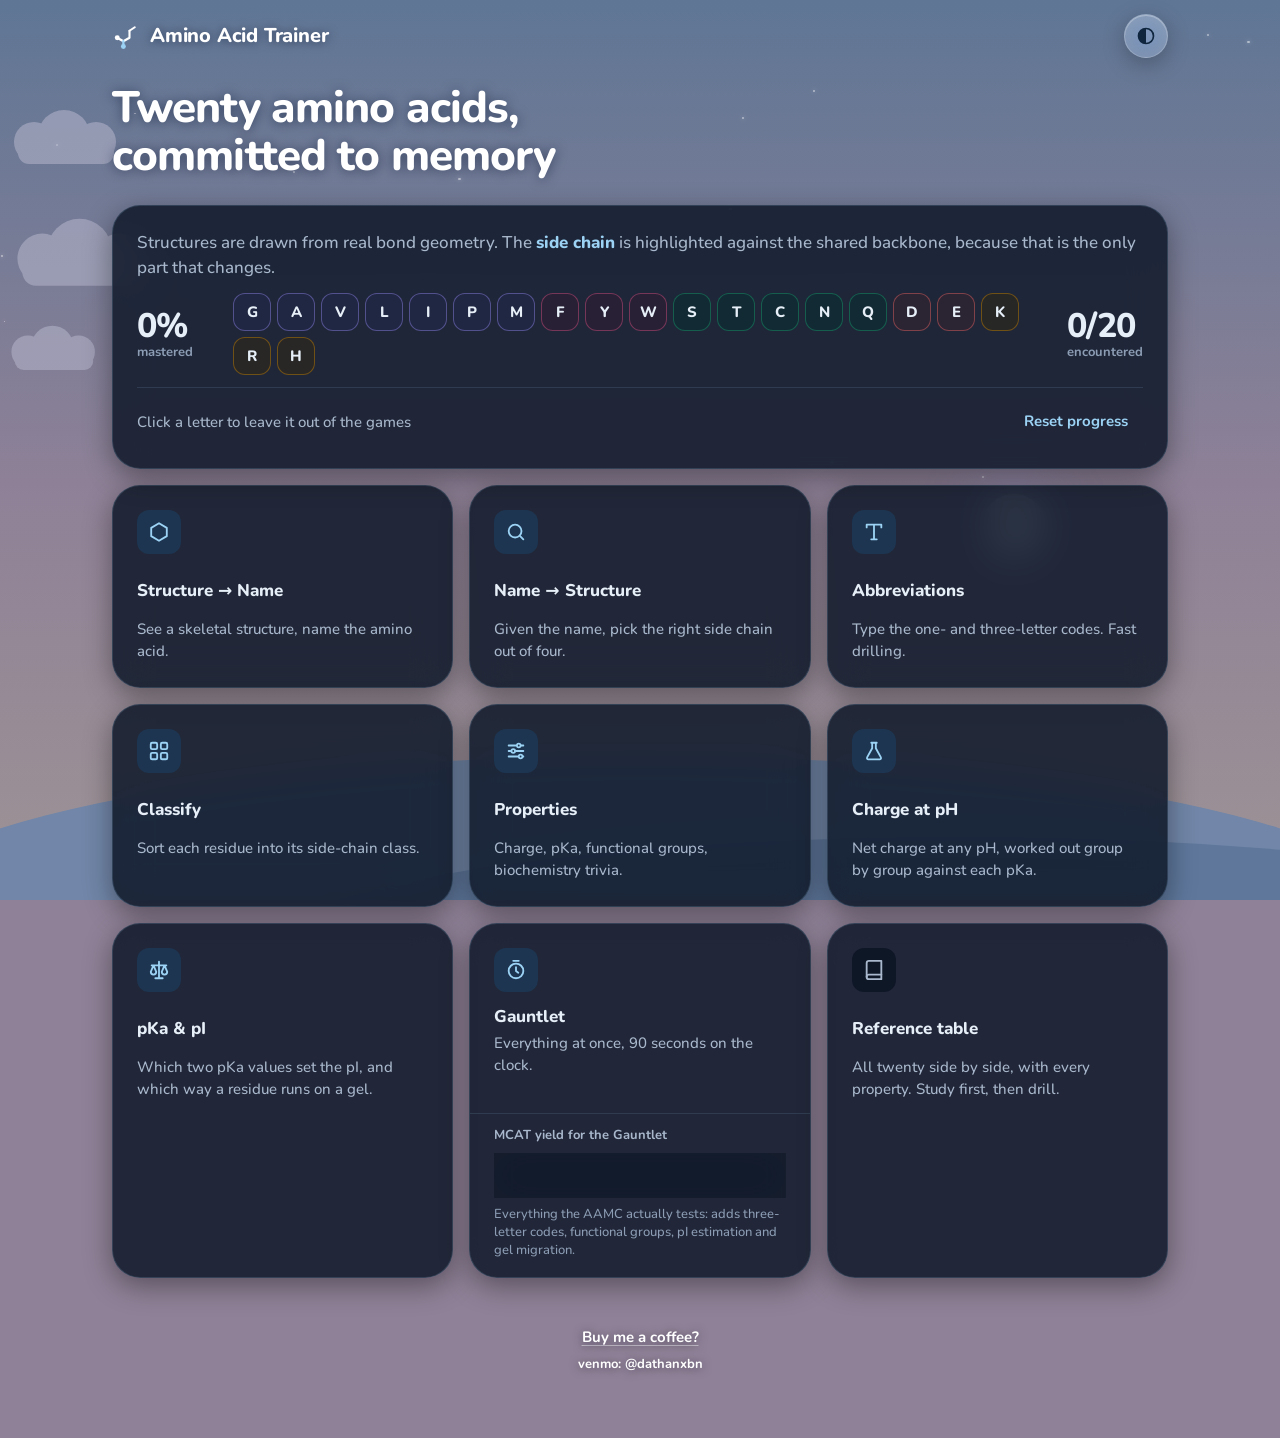
==== commit b3969556: "Home-screen fixes: popover stacking, clipped marks, quieter footer - The letter card hangs below the" ====
--- a/offline/amino-acid-trainer.html
+++ b/offline/amino-acid-trainer.html
@@ -456,15 +456,15 @@
 
 .scene__cloud {
   position: absolute;
-  width: 132px; height: 52px;
+  width: 132px; height: 56px;
   fill: var(--sky-cloud-fill);
   opacity: var(--sky-cloud-opacity);
   transition: opacity var(--sd-dur-flip) ease;
   animation: drift linear infinite;
 }
 .scene__cloud--1 { top: 12%; animation-duration: 210s; }
-.scene__cloud--2 { top: 24%; width: 164px; height: 64px; animation-duration: 250s; animation-delay: -90s; }
-.scene__cloud--3 { top: 36%; width: 108px; height: 42px; animation-duration: 160s; animation-delay: -40s; }
+.scene__cloud--2 { top: 24%; width: 164px; height: 70px; animation-duration: 250s; animation-delay: -90s; }
+.scene__cloud--3 { top: 36%; width: 108px; height: 46px; animation-duration: 160s; animation-delay: -40s; }
 @keyframes drift {
   from { transform: translateX(-20vw); }
   to { transform: translateX(120vw); }
@@ -800,6 +800,9 @@
 
 /* ---- the stack of home-screen cards ---- */
 .home { display: grid; gap: var(--sd-space-4); }
+/* The letter popover hangs below this card, over the mode tiles that
+   follow it, so the card must sit above its later siblings. */
+.progress { position: relative; z-index: 2; }
 
 .lede { color: var(--sd-ink-2); }
 .lede b { color: var(--mol-side); font-weight: var(--sd-fw-heavy); }
@@ -913,16 +916,13 @@
 }
 
 /* ---- modes ---- */
+/* Every tile is the same size, in source order. The 300px floor is what the
+   Gauntlet's three-way control needs at the narrowest three-column tile. */
 .modes {
   display: grid;
   gap: var(--sd-space-4);
-  grid-template-columns: repeat(auto-fill, minmax(260px, 1fr));
-  grid-auto-flow: dense;
-}
-/* The Gauntlet is the capstone mode and carries a setting, so it gets a
-   double-width tile wherever there are two or more columns; that is also
-   what keeps its three-way control from overflowing. */
-@media (min-width: 560px) { .mode--gauntlet { grid-column: span 2; } }
+  grid-template-columns: repeat(auto-fill, minmax(300px, 1fr));
+}
 .mode {
   text-align: left;
   display: flex;
@@ -982,8 +982,9 @@
   font-weight: var(--sd-fw-semibold);
   color: var(--sd-ink-2);
 }
-/* on a phone the tile is single-column; tighten the pills so all three fit */
-@media (max-width: 559px) { .mode__yield .seg__opt { padding: 0 8px; font-size: var(--sd-fs-xs); } }
+/* three pills in a single-width tile: small type, tight padding */
+.mode__yield .seg { padding: 3px; }
+.mode__yield .seg__opt { min-width: 0; min-height: 36px; padding: 0 6px; font-size: var(--sd-fs-xs); }
 @media (min-width: 900px) {
   .mode__go { padding: 24px; }
   .mode__yield { padding: 12px 24px 18px; }
@@ -1303,8 +1304,20 @@
   font-weight: var(--sd-fw-semibold);
 }
 .sitefoot[hidden] { display: none; }
-.sitefoot .btn { text-shadow: none; }
-.sitefoot__venmo { font-size: var(--sd-fs-sm); }
+/* a quiet text link, not a button: underline at half strength until hovered */
+.sitefoot__coffee {
+  color: inherit;
+  font-size: var(--sd-fs-sm);
+  font-weight: var(--sd-fw-semibold);
+  text-decoration: underline;
+  text-decoration-thickness: 1px;
+  text-underline-offset: 3px;
+  text-decoration-color: color-mix(in srgb, currentColor 45%, transparent);
+  border-radius: 3px;
+  transition: text-decoration-color var(--sd-dur-fast) var(--sd-ease-standard);
+}
+.sitefoot__coffee:hover { text-decoration-color: currentColor; }
+.sitefoot__venmo { font-size: var(--sd-fs-xs); }
 
 /* ---- phones ---- */
 @media (max-width: 560px) {
@@ -1342,9 +1355,9 @@
   <div class="scene__stars" id="stars"></div>
   <div class="scene__sun"></div>
   <div class="scene__moon"></div>
-  <svg class="scene__cloud scene__cloud--1" viewBox="0 0 132 52"><circle cx="34" cy="30" r="20"/><circle cx="64" cy="24" r="26"/><circle cx="96" cy="30" r="20"/><rect x="18" y="30" width="96" height="22" rx="11"/></svg>
-  <svg class="scene__cloud scene__cloud--2" viewBox="0 0 132 52"><circle cx="34" cy="30" r="20"/><circle cx="64" cy="24" r="26"/><circle cx="96" cy="30" r="20"/><rect x="18" y="30" width="96" height="22" rx="11"/></svg>
-  <svg class="scene__cloud scene__cloud--3" viewBox="0 0 132 52"><circle cx="34" cy="30" r="20"/><circle cx="64" cy="24" r="26"/><circle cx="96" cy="30" r="20"/><rect x="18" y="30" width="96" height="22" rx="11"/></svg>
+  <svg class="scene__cloud scene__cloud--1" viewBox="0 0 132 56"><circle cx="34" cy="34" r="20"/><circle cx="64" cy="28" r="26"/><circle cx="96" cy="34" r="20"/><rect x="18" y="34" width="96" height="22" rx="11"/></svg>
+  <svg class="scene__cloud scene__cloud--2" viewBox="0 0 132 56"><circle cx="34" cy="34" r="20"/><circle cx="64" cy="28" r="26"/><circle cx="96" cy="34" r="20"/><rect x="18" y="34" width="96" height="22" rx="11"/></svg>
+  <svg class="scene__cloud scene__cloud--3" viewBox="0 0 132 56"><circle cx="34" cy="34" r="20"/><circle cx="64" cy="28" r="26"/><circle cx="96" cy="34" r="20"/><rect x="18" y="34" width="96" height="22" rx="11"/></svg>
   <div class="scene__hill scene__hill--back"></div>
   <div class="scene__hill scene__hill--front"></div>
 </div>
@@ -1354,11 +1367,11 @@
   <header class="topbar">
     <span class="brand">
       <svg viewBox="0 0 32 32" fill="none" aria-hidden="true">
-        <path d="M6 20 L13 24 L20 20 L20 12" stroke="currentColor" stroke-width="2.4" stroke-linecap="round" stroke-linejoin="round"/>
-        <path d="M13 24 L13 31" stroke="var(--sd-accent)" stroke-width="2.6" stroke-linecap="round"/>
-        <path d="M20 12 L26 8" stroke="currentColor" stroke-width="2.4" stroke-linecap="round"/>
-        <circle cx="6" cy="20" r="2.8" fill="currentColor"/>
-        <circle cx="13" cy="31" r="2.8" fill="var(--sd-accent)"/>
+        <path d="M6 18 L13 22 L20 18 L20 10" stroke="currentColor" stroke-width="2.4" stroke-linecap="round" stroke-linejoin="round"/>
+        <path d="M13 22 L13 28" stroke="var(--sd-accent)" stroke-width="2.6" stroke-linecap="round"/>
+        <path d="M20 10 L26 6" stroke="currentColor" stroke-width="2.4" stroke-linecap="round"/>
+        <circle cx="6" cy="18" r="2.8" fill="currentColor"/>
+        <circle cx="13" cy="28" r="2.8" fill="var(--sd-accent)"/>
       </svg>
       Amino Acid Trainer
     </span>
@@ -1375,7 +1388,7 @@
   <main id="app"></main>
 
   <footer class="sitefoot">
-    <a class="btn btn--secondary" href="https://buymeacoffee.com/dathan"
+    <a class="sitefoot__coffee" href="https://buymeacoffee.com/dathan"
        target="_blank" rel="noopener noreferrer">Buy me a coffee?</a>
     <span class="sitefoot__venmo">venmo: <b>@dathanxbn</b></span>
   </footer>
@@ -3335,7 +3348,7 @@
     </section>
 
     <div class="home">
-      <section class="card" aria-labelledby="progressTitle">
+      <section class="card progress" aria-labelledby="progressTitle">
         <p class="lede" id="progressTitle">Structures are drawn from real bond geometry. The
         <b>side chain</b> is highlighted against the shared backbone, because that is the
         only part that changes.</p>
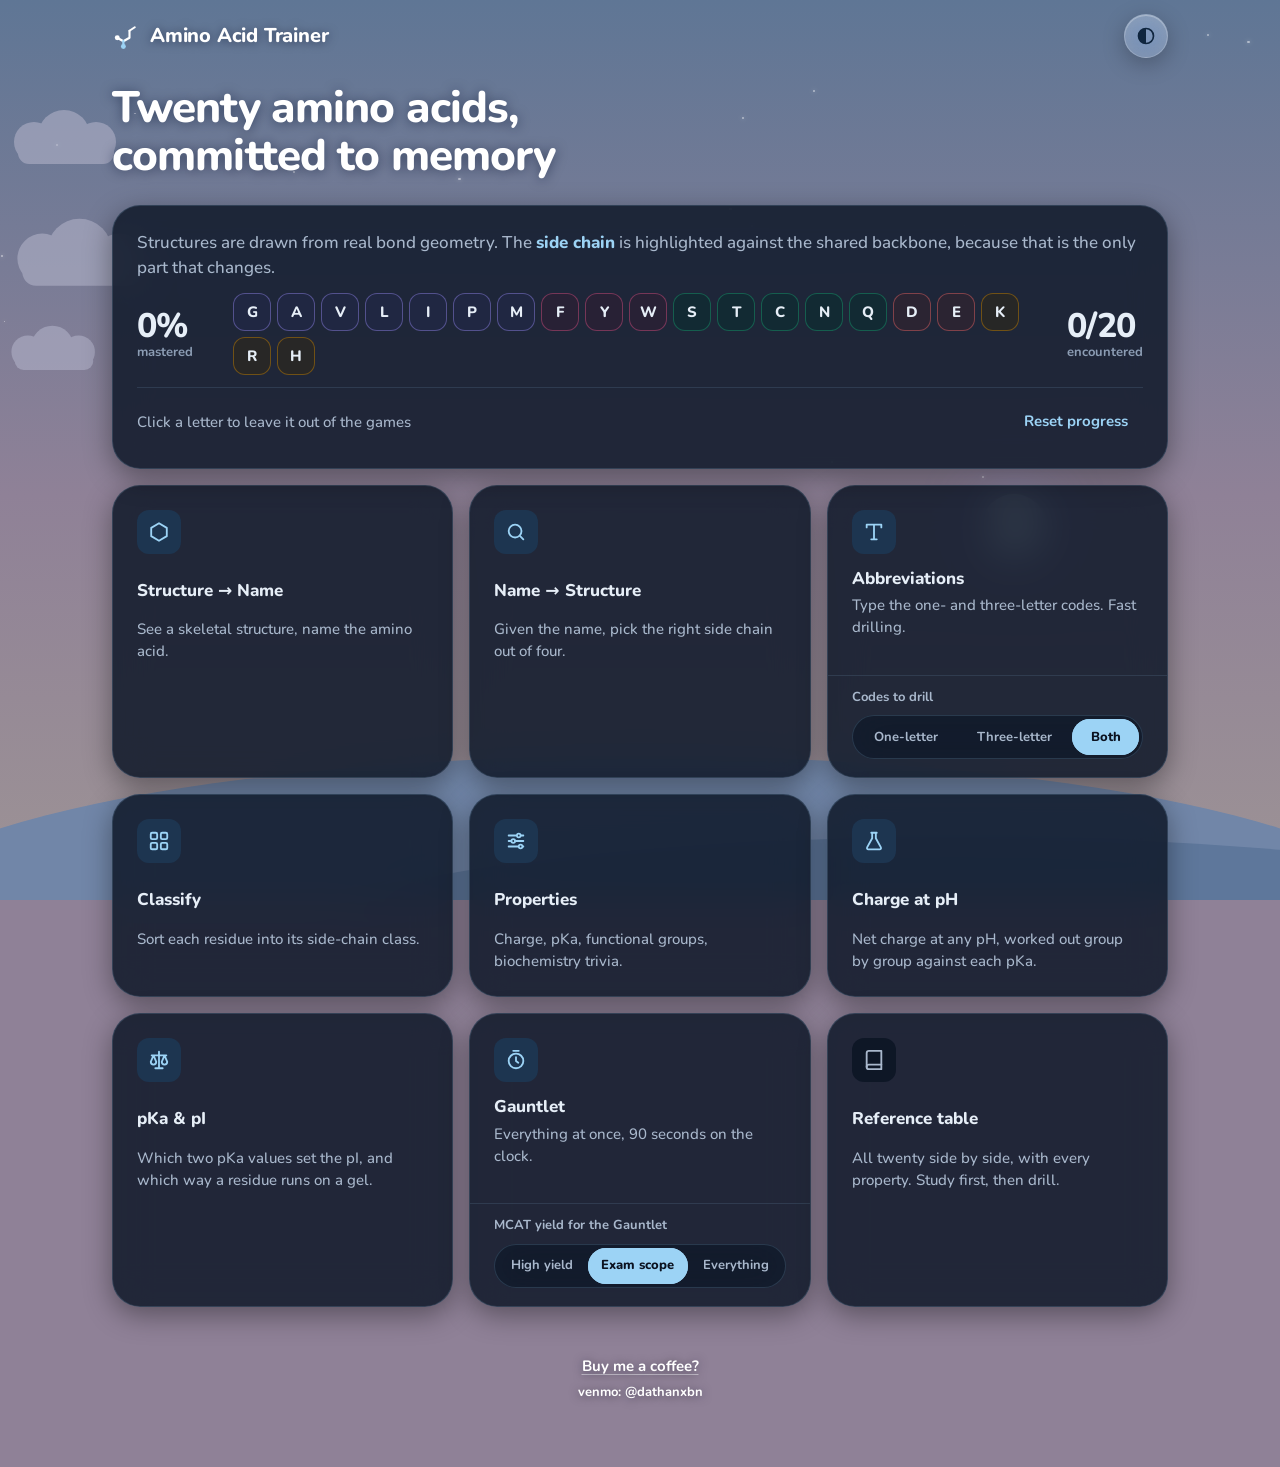
==== commit fdeec3d3: "Tile settings pop their blurb up; Abbreviations picks its codes; no label halo - The yield blurb no " ====
--- a/offline/amino-acid-trainer.html
+++ b/offline/amino-acid-trainer.html
@@ -181,7 +181,6 @@
   /* the molecule: backbone in secondary ink, side chain in the accent */
   --mol-backbone: var(--sd-ink-2);
   --mol-side: var(--sd-accent-text);
-  --mol-halo: #ffffff;
 }
 
 @media (min-width: 900px) {
@@ -251,7 +250,6 @@
   --sd-shadow-md: 0 8px 28px rgba(0, 0, 0, 0.38);
   --sd-shadow-lg: 0 18px 52px rgba(0, 0, 0, 0.48);
 
-  --mol-halo: #121b2b;
 }
 
 /* No backdrop-filter: glass and cards go more opaque so the same ink still passes. */
@@ -298,7 +296,6 @@
     --sky-ink: CanvasText;
     --mol-backbone: CanvasText;
     --mol-side: Highlight;
-    --mol-halo: Canvas;
   }
   .scene { display: none; }
 }
@@ -955,11 +952,11 @@
 .mode--study .mode__icon { background: var(--sd-surface-sunk); color: var(--sd-ink-2); }
 @media (min-width: 900px) { .mode { padding: 24px; } }
 
-/* The Gauntlet tile is a container: the start button on top, the yield
-   setting below a rule. Only the start area lifts. */
-.mode--gauntlet { padding: 0; gap: 0; }
-.mode--gauntlet:hover { transform: none; box-shadow: var(--sd-shadow-md); }
-.mode--gauntlet:has(.mode__go:hover) { transform: translateY(-2px); box-shadow: var(--sd-shadow-lg); }
+/* A tile that carries a setting (Gauntlet, Abbreviations): the start
+   button on top, the control below a rule. Only the start area lifts. */
+.mode--set { padding: 0; gap: 0; }
+.mode--set:hover { transform: none; box-shadow: var(--sd-shadow-md); }
+.mode--set:has(.mode__go:hover) { transform: translateY(-2px); box-shadow: var(--sd-shadow-lg); }
 .mode__go {
   display: flex;
   flex-direction: column;
@@ -971,23 +968,39 @@
   color: inherit;
   border-radius: var(--sd-radius-lg) var(--sd-radius-lg) 0 0;
 }
-.mode__yield {
+.mode__set {
+  position: relative;
   display: grid;
   gap: 8px;
   padding: 12px 18px 16px;
   border-top: 1px solid var(--sd-border);
 }
-.mode__yield-label {
+/* the level's blurb, popped up above the control while a pill is hovered
+   or focused; it stays inside the tile, so no sibling can paint over it */
+.settip {
+  left: 18px;
+  right: 18px;
+  bottom: calc(100% + 4px);
+  padding: 10px 12px;
+  font-size: var(--sd-fs-xs);
+  line-height: 18px;
+  color: var(--sd-ink-2);
+  animation: view-in var(--sd-dur-fast) var(--sd-ease-standard);
+}
+.settip[hidden] { display: none; }
+.settip b { color: var(--sd-ink); font-weight: var(--sd-fw-heavy); }
+.mode__set-label {
   font-size: var(--sd-fs-xs);
   font-weight: var(--sd-fw-semibold);
   color: var(--sd-ink-2);
 }
 /* three pills in a single-width tile: small type, tight padding */
-.mode__yield .seg { padding: 3px; }
-.mode__yield .seg__opt { min-width: 0; min-height: 36px; padding: 0 6px; font-size: var(--sd-fs-xs); }
+.mode__set .seg { padding: 3px; }
+.mode__set .seg__opt { min-width: 0; min-height: 36px; padding: 0 6px; font-size: var(--sd-fs-xs); }
 @media (min-width: 900px) {
   .mode__go { padding: 24px; }
-  .mode__yield { padding: 12px 24px 18px; }
+  .mode__set { padding: 12px 24px 18px; }
+  .settip { left: 24px; right: 24px; }
 }
 
 .footnote { color: var(--sky-ink); text-shadow: 0 1px 10px var(--sky-ink-shadow); font-weight: var(--sd-fw-semibold); font-size: var(--sd-fs-md); }
@@ -1057,10 +1070,6 @@
   font-family: var(--sd-font-sans);
   font-weight: var(--sd-fw-semibold);
   dominant-baseline: central;
-  paint-order: stroke;
-  stroke: var(--mol-halo);
-  stroke-width: 0.16px;
-  stroke-linejoin: round;
   transition: fill var(--sd-dur-flip) ease;
 }
 svg.mol text.bb { fill: var(--mol-backbone); }
@@ -2579,6 +2588,19 @@
   { name: 'Everything',
     blurb: 'Adds the rarely-examined long tail. The other modes always cover everything, whatever this is set to.' }
 ];
+/* The Abbreviations tile chooses which codes it drills. The Gauntlet
+   always draws from the whole list; see qCodes(). */
+const CODE_LEVELS = [
+  { id: 'one', name: 'One-letter',
+    blurb: 'Name or structure to the single letter, and the letter back to the name.' },
+  { id: 'three', name: 'Three-letter',
+    blurb: 'Name or structure to the three-letter code, and the code back to the name.' },
+  { id: 'both', name: 'Both',
+    blurb: 'All of it, plus converting between the two codes. The Gauntlet always drills both.' }
+];
+
+/* the tooltip line for a tile setting: name in bold, then the blurb */
+const levelBlurb = l => `<b>${esc(l.name)}.</b> ${esc(l.blurb)}`;
 
 /* The setting governs the Gauntlet and nothing else. Outside it this flag
    is false, the ceiling opens to LOW, and every standalone mode serves
@@ -2650,6 +2672,7 @@
   form: 'neutral',
   theme: 'sky',
   yield: 1,
+  codes: 'both',
   off: [],
   filter: 'all',
   q: null,
@@ -2678,6 +2701,7 @@
     S.best = d.best || 0;
     if (THEMES.some(t => t.id === d.theme)) S.theme = d.theme;
     if (d.yield === 0 || d.yield === 1 || d.yield === 2) S.yield = d.yield;
+    if (CODE_LEVELS.some(l => l.id === d.codes)) S.codes = d.codes;
     /* Drop anything unrecognised, and never restore a set so small the
        games cannot run — a corrupted key should not brick it. */
     if (Array.isArray(d.off)) {
@@ -2690,7 +2714,7 @@
 function save() {
   try {
     localStorage.setItem(STORE_KEY, JSON.stringify({
-      stats, form: S.form, best: S.best, theme: S.theme, yield: S.yield, off: S.off
+      stats, form: S.form, best: S.best, theme: S.theme, yield: S.yield, codes: S.codes, off: S.off
     }));
   } catch (e) { /* ignore */ }
 }
@@ -2923,57 +2947,58 @@
 
 /* One-letter codes are the must-know; recalling a full name from a
    letter, or a three-letter code from a drawing, is a step past that. */
+/* Each variant is tagged with the code it needs: 'one', 'three', or
+   'both' for converting between them. Three-letter codes are exam scope,
+   not high yield, so those variants sit at MED. */
 const CODE_VARIANTS = [
-  { y: HI, id: 'name2one' },
-  { y: HI, id: 'three2one' },
-  { y: MED, id: 'struct2three' },
-  { y: MED, id: 'one2name' }
+  { y: HI,  c: 'one',   id: 'name2one' },
+  { y: HI,  c: 'one',   id: 'struct2one' },
+  { y: MED, c: 'one',   id: 'one2name' },
+  { y: MED, c: 'three', id: 'name2three' },
+  { y: MED, c: 'three', id: 'struct2three' },
+  { y: MED, c: 'three', id: 'three2name' },
+  { y: HI,  c: 'both',  id: 'three2one' },
+  { y: MED, c: 'both',  id: 'one2three' }
 ];
 
 function qCodes() {
   const code = pickAA();
   const a = aa(code);
-  const variant = pick(atYield(CODE_VARIANTS)).id;
-
-  if (variant === 'name2one') {
-    return {
-      kind: 'type', code, tag: 'Abbreviation', maxlen: 1,
-      prompt: `One-letter code for <b>${esc(a.name)}</b>?`,
-      placeholder: '?',
-      check: v => v.trim().toUpperCase() === a.code,
-      answerText: a.code,
-      explainWith: 'Three-letter code: <b>' + a.three + '</b>'
-    };
+  /* The codes setting narrows the standalone mode only. When the yield
+     flag is on this draw belongs to the Gauntlet, which drills every kind. */
+  const pool = yieldActive || S.codes === 'both'
+    ? CODE_VARIANTS : CODE_VARIANTS.filter(v => v.c === S.codes);
+  const v = pick(atYield(pool));
+
+  const base = { kind: 'type', code, tag: 'Abbreviation', codes: v.c };
+  const struct = () => moleculeSVG(code, { form: S.form, ...QUIET });
+  const one = { maxlen: 1, placeholder: '?',
+    check: x => x.trim().toUpperCase() === a.code, answerText: a.code };
+  const three = { maxlen: 3, placeholder: 'Xxx',
+    check: x => x.trim().toLowerCase() === a.three.toLowerCase(), answerText: a.three };
+  const name = { maxlen: 20, wide: true, placeholder: 'Full name',
+    check: x => nameMatches(x, a), answerText: a.name };
+  const sayThree = 'Three-letter code: <b>' + a.three + '</b>';
+  const sayOne = 'One-letter code: <b>' + a.code + '</b>';
+
+  switch (v.id) {
+    case 'name2one':
+      return { ...base, ...one, prompt: `One-letter code for <b>${esc(a.name)}</b>?`, explainWith: sayThree };
+    case 'struct2one':
+      return { ...base, ...one, svg: struct(), prompt: 'One-letter code for this amino acid?', explainWith: sayThree };
+    case 'one2name':
+      return { ...base, ...name, prompt: `Which amino acid is <b>${a.code}</b>?`, explainWith: sayThree };
+    case 'name2three':
+      return { ...base, ...three, prompt: `Three-letter code for <b>${esc(a.name)}</b>?`, explainWith: sayOne };
+    case 'struct2three':
+      return { ...base, ...three, svg: struct(), prompt: 'Three-letter code for this amino acid?', explainWith: sayOne };
+    case 'three2name':
+      return { ...base, ...name, prompt: `Which amino acid is <b>${a.three}</b>?`, explainWith: sayOne };
+    case 'three2one':
+      return { ...base, ...one, prompt: `<b>${a.three}</b> — what is the one-letter code?`, explainWith: esc(a.name) };
+    default:
+      return { ...base, ...three, prompt: `<b>${a.code}</b> — what is the three-letter code?`, explainWith: esc(a.name) };
   }
-  if (variant === 'three2one') {
-    return {
-      kind: 'type', code, tag: 'Abbreviation', maxlen: 1,
-      prompt: `<b>${a.three}</b> — what is the one-letter code?`,
-      placeholder: '?',
-      check: v => v.trim().toUpperCase() === a.code,
-      answerText: a.code,
-      explainWith: esc(a.name)
-    };
-  }
-  if (variant === 'struct2three') {
-    return {
-      kind: 'type', code, tag: 'Abbreviation', maxlen: 3,
-      svg: moleculeSVG(code, { form: S.form, ...QUIET }),
-      prompt: 'Three-letter code for this amino acid?',
-      placeholder: 'Xxx',
-      check: v => v.trim().toLowerCase() === a.three.toLowerCase(),
-      answerText: a.three,
-      explainWith: 'One-letter code: <b>' + a.code + '</b>'
-    };
-  }
-  return {
-    kind: 'type', code, tag: 'Abbreviation', maxlen: 20, wide: true,
-    prompt: `Which amino acid is <b>${a.code}</b>?`,
-    placeholder: 'Full name',
-    check: v => nameMatches(v, a),
-    answerText: a.name,
-    explainWith: 'Three-letter code: <b>' + a.three + '</b>'
-  };
 }
 
 function qClassify() {
@@ -3336,11 +3361,83 @@
   app().classList.add('view');
 }
 
+/* ---- tiles that carry a setting (Gauntlet, Abbreviations) ----------
+   The start button on top, a three-way control under a rule. A level's
+   blurb pops up while its pill is hovered or focused (and briefly after
+   a tap) instead of living in the tile. Hidden, the tooltip holds the
+   chosen level's blurb, which is what aria-describedby reads out. */
+const SETTINGS = {
+  yield: {
+    key: 'yield', label: 'MCAT yield for the Gauntlet', levels: YIELD_LEVELS,
+    get: () => S.yield,
+    set: i => { S.yield = i; }
+  },
+  codes: {
+    key: 'codes', label: 'Codes to drill', levels: CODE_LEVELS,
+    get: () => CODE_LEVELS.findIndex(l => l.id === S.codes),
+    set: i => { S.codes = CODE_LEVELS[i].id; }
+  }
+};
+
+function settingTile(m, st) {
+  const cur = st.get();
+  return `
+    <div class="card mode mode--set">
+      <button class="mode__go" data-mode="${m.id}">
+        <span class="mode__icon">${icon(m.icon)}</span>
+        <span class="mode__name">${m.name}</span>
+        <span class="mode__desc">${m.desc}</span>
+      </button>
+      <div class="mode__set" data-set="${st.key}">
+        <span class="mode__set-label" id="${st.key}Label">${st.label}</span>
+        <div class="seg seg--full" role="radiogroup" aria-labelledby="${st.key}Label" aria-describedby="${st.key}Hint">
+          ${st.levels.map((l, i) => `
+            <button class="seg__opt" role="radio" data-opt="${i}" tabindex="${i === cur ? 0 : -1}"
+                    aria-checked="${i === cur}">${esc(l.name)}</button>`).join('')}
+        </div>
+        <div class="popover settip" id="${st.key}Hint" role="tooltip" hidden>${levelBlurb(st.levels[cur])}</div>
+      </div>
+    </div>`;
+}
+
+function wireSetting(root, st) {
+  const seg = root.querySelector('.seg');
+  const tip = root.querySelector('.settip');
+  const n = st.levels.length;
+  let timer = 0;
+  const show = i => { clearTimeout(timer); tip.innerHTML = levelBlurb(st.levels[i]); tip.hidden = false; };
+  const hide = () => { clearTimeout(timer); tip.hidden = true; tip.innerHTML = levelBlurb(st.levels[st.get()]); };
+  const choose = (i, focus) => {
+    st.set(i);
+    save();
+    seg.querySelectorAll('.seg__opt').forEach((b, j) => {
+      b.setAttribute('aria-checked', String(j === i));
+      b.tabIndex = j === i ? 0 : -1;        /* only the chosen pill is in the tab order */
+      if (focus && j === i) b.focus();
+    });
+    show(i);
+    /* nothing to hover away from on a touch screen: let it fade by itself */
+    if (!matchMedia('(hover: hover)').matches) timer = setTimeout(hide, 2800);
+  };
+  seg.querySelectorAll('.seg__opt').forEach(b => {
+    const i = +b.dataset.opt;
+    b.onclick = () => choose(i, false);
+    b.onmouseenter = () => show(i);
+    b.onfocus = () => show(i);
+    b.onkeydown = e => {
+      const d = e.key === 'ArrowRight' || e.key === 'ArrowDown' ? 1
+              : e.key === 'ArrowLeft' || e.key === 'ArrowUp' ? -1 : 0;
+      if (d) { e.preventDefault(); choose((st.get() + d + n) % n, true); }
+    };
+  });
+  seg.onmouseleave = hide;
+  seg.addEventListener('focusout', e => { if (!seg.contains(e.relatedTarget)) hide(); });
+}
+
 function renderHome() {
   const act = activeCodes();
   const pct = Math.round(overallMastery() * 100);
   const seen = act.filter(c => stats[c] && stats[c].seen).length;
-  const level = YIELD_LEVELS[S.yield];
 
   app().innerHTML = `
     <section class="hero">
@@ -3376,28 +3473,16 @@
       </section>
 
       <section class="modes" aria-label="Modes">
-        ${MODES.map(m => m.id === 'gauntlet' ? `
-          <div class="card mode mode--gauntlet">
-            <button class="mode__go" data-mode="gauntlet">
-              <span class="mode__icon">${icon(m.icon)}</span>
-              <span class="mode__name">${m.name}</span>
-              <span class="mode__desc">${m.desc}</span>
-            </button>
-            <div class="mode__yield">
-              <span class="mode__yield-label" id="yieldLabel">MCAT yield for the Gauntlet</span>
-              <div class="seg seg--full" role="radiogroup" aria-labelledby="yieldLabel">
-                ${YIELD_LEVELS.map((l, i) => `
-                  <button class="seg__opt" role="radio" data-y="${i}"
-                          aria-checked="${i === S.yield}">${esc(l.name)}</button>`).join('')}
-              </div>
-              <p class="hint" id="yieldHint">${esc(level.blurb)}</p>
-            </div>
-          </div>` : `
+        ${MODES.map(m => {
+          if (m.id === 'gauntlet') return settingTile(m, SETTINGS.yield);
+          if (m.id === 'codes') return settingTile(m, SETTINGS.codes);
+          return `
           <button class="card mode" data-mode="${m.id}">
             <span class="mode__icon">${icon(m.icon)}</span>
             <span class="mode__name">${m.name}</span>
             <span class="mode__desc">${m.desc}</span>
-          </button>`).join('')}
+          </button>`;
+        }).join('')}
         <button class="card mode mode--study" data-mode="study">
           <span class="mode__icon">${icon('book')}</span>
           <span class="mode__name">Reference table</span>
@@ -3416,25 +3501,8 @@
     };
   });
 
-  /* yield: a radio group; arrow keys move the selection */
-  const seg = app().querySelector('.mode__yield .seg');
-  const setYield = (i, focus) => {
-    S.yield = i;
-    save();
-    seg.querySelectorAll('.seg__opt').forEach((b, j) => {
-      b.setAttribute('aria-checked', String(j === i));
-      if (focus && j === i) b.focus();
-    });
-    document.getElementById('yieldHint').textContent = YIELD_LEVELS[i].blurb;
-  };
-  seg.querySelectorAll('.seg__opt').forEach(b => {
-    b.onclick = () => setYield(+b.dataset.y, false);
-    b.onkeydown = e => {
-      const d = e.key === 'ArrowRight' || e.key === 'ArrowDown' ? 1
-              : e.key === 'ArrowLeft' || e.key === 'ArrowUp' ? -1 : 0;
-      if (d) { e.preventDefault(); setYield((S.yield + d + 3) % 3, true); }
-    };
-  });
+  wireSetting(app().querySelector('[data-set="yield"]'), SETTINGS.yield);
+  wireSetting(app().querySelector('[data-set="codes"]'), SETTINGS.codes);
 
   /* letters: hover for the card, click to drop the residue from the games */
   app().querySelectorAll('[data-chip]').forEach(letter => {
